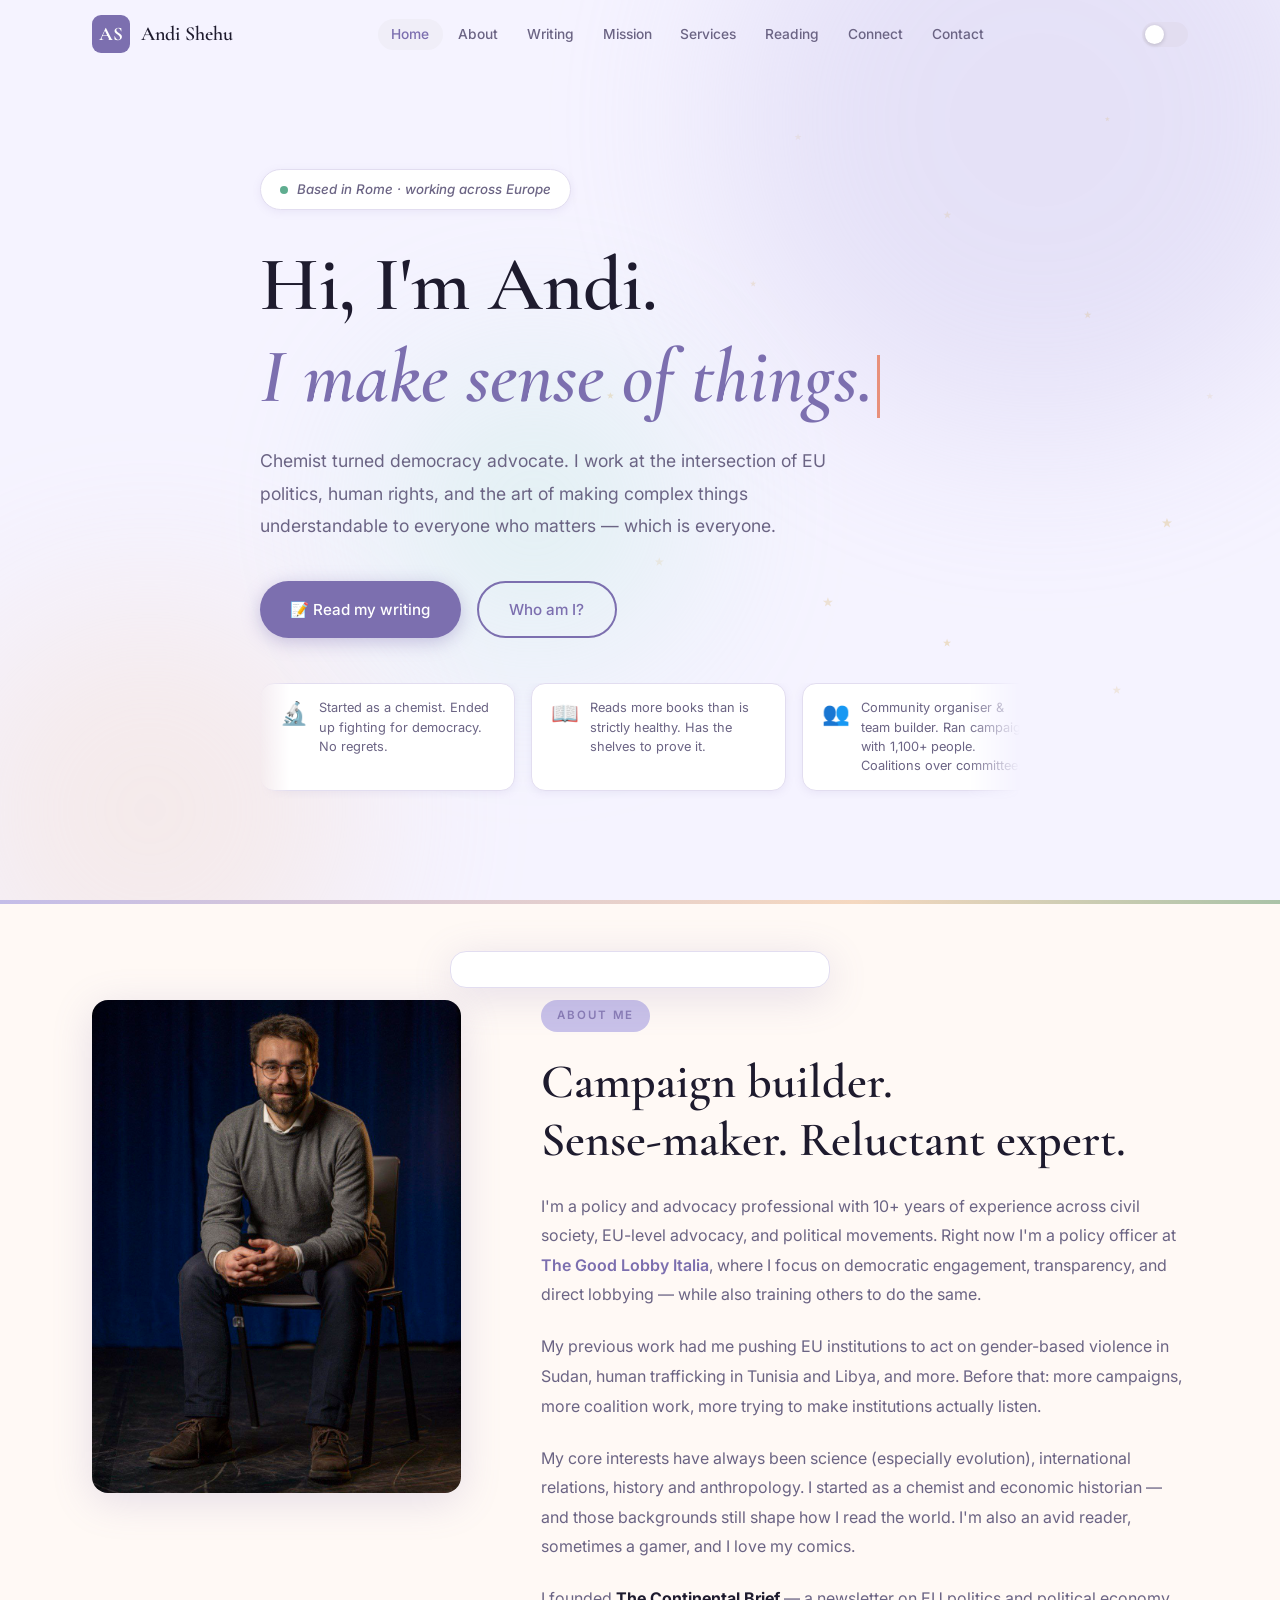
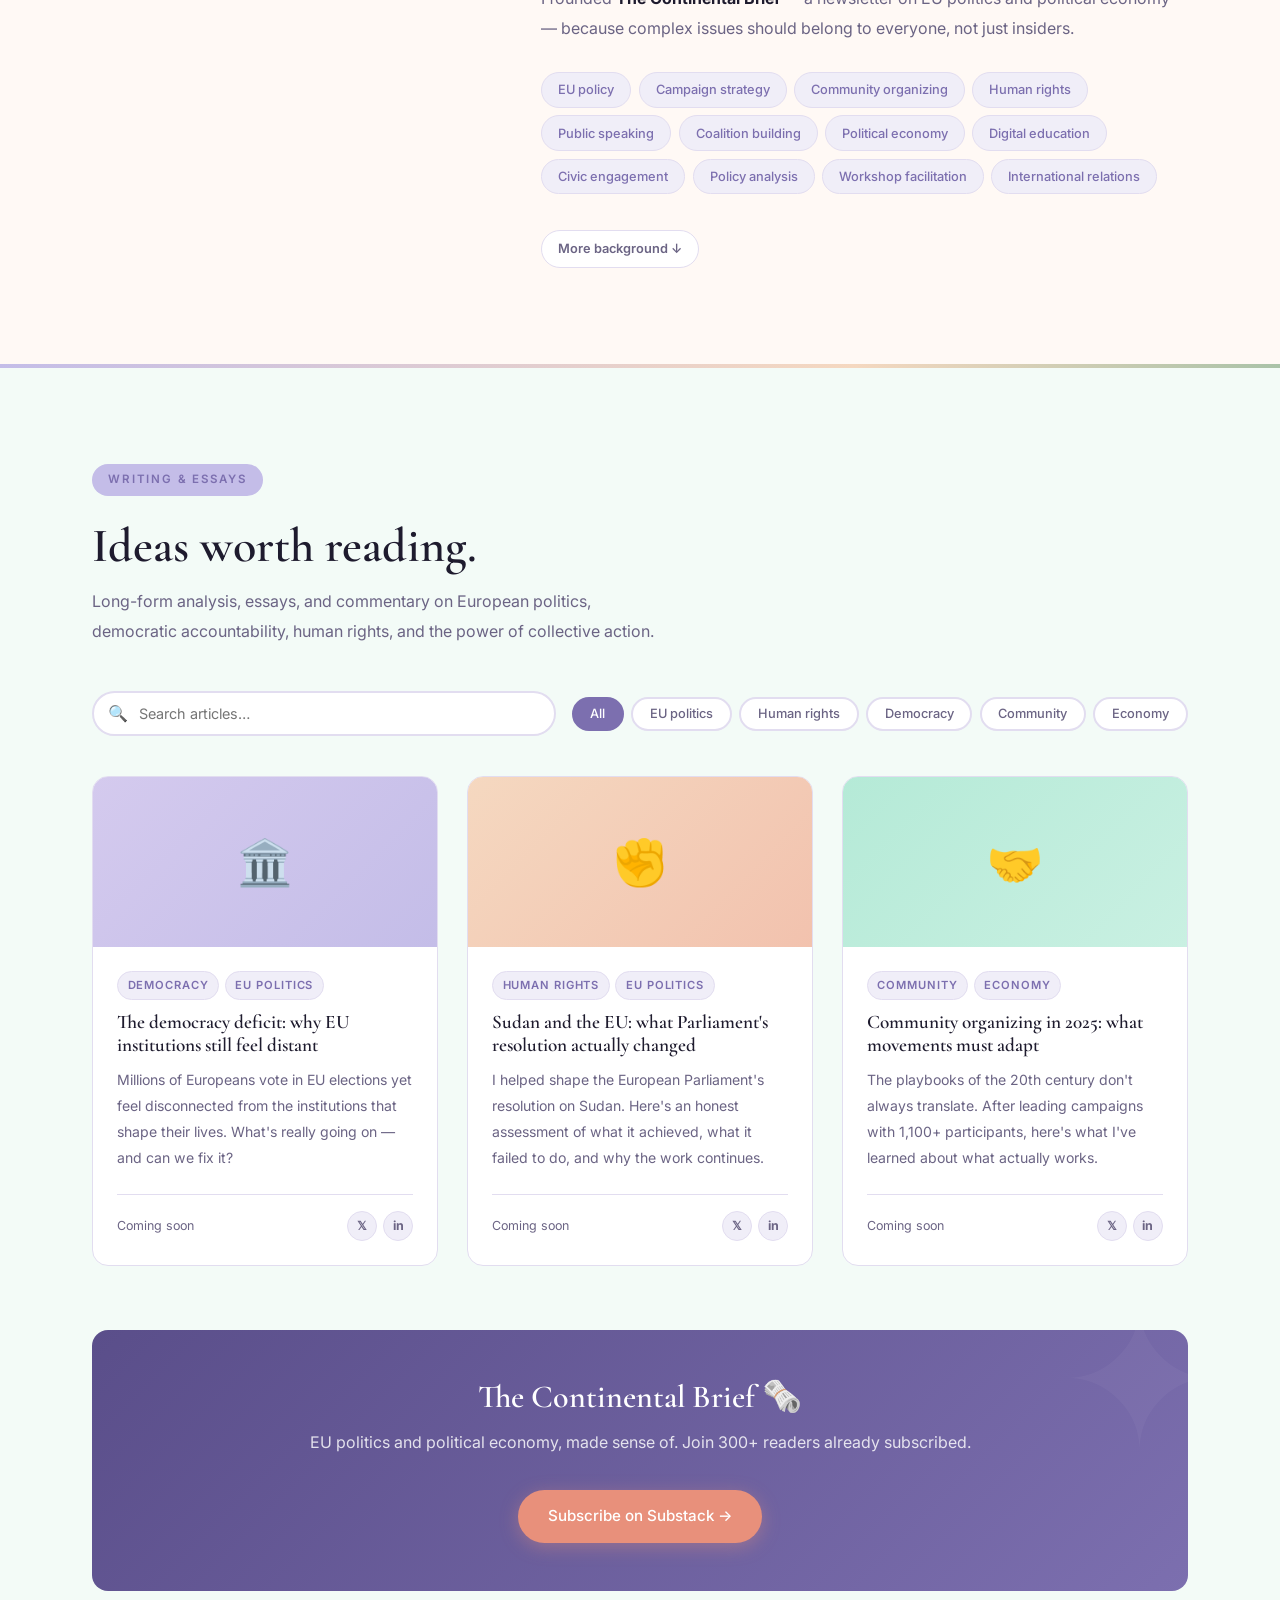
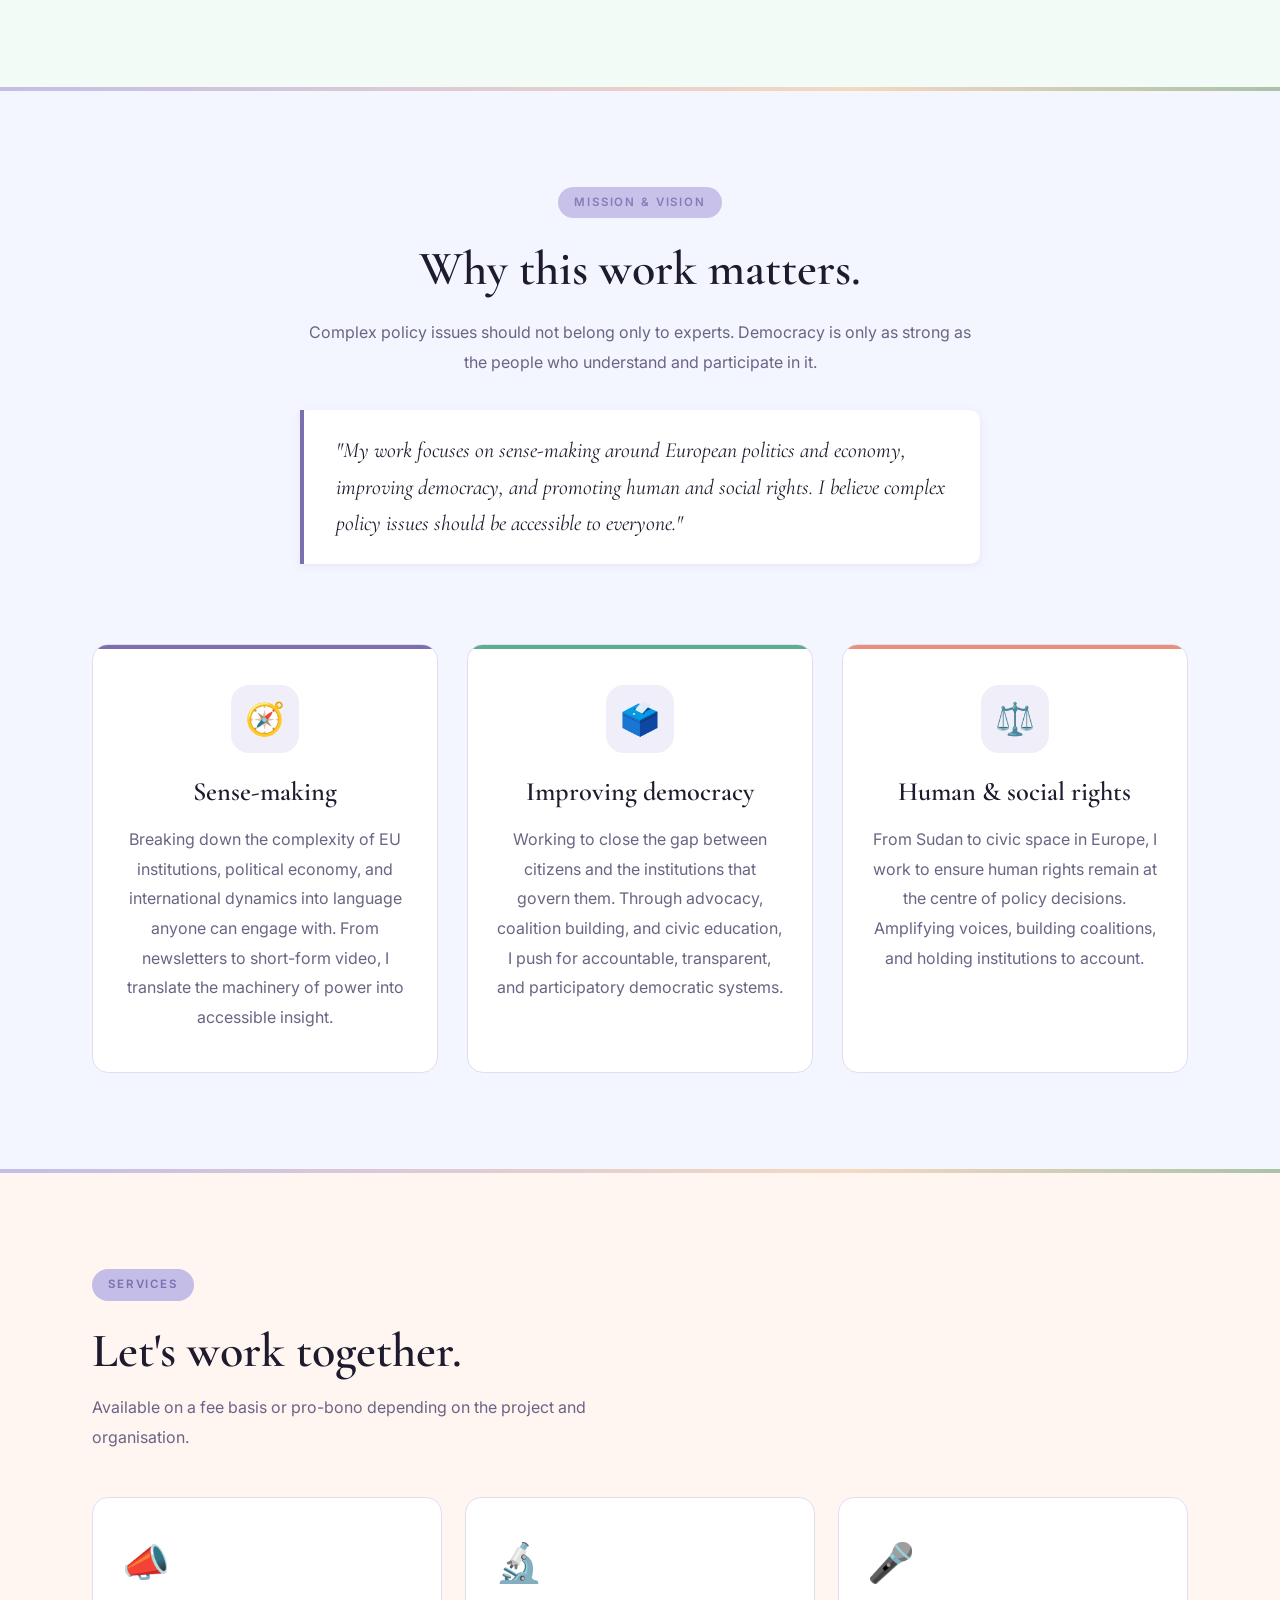
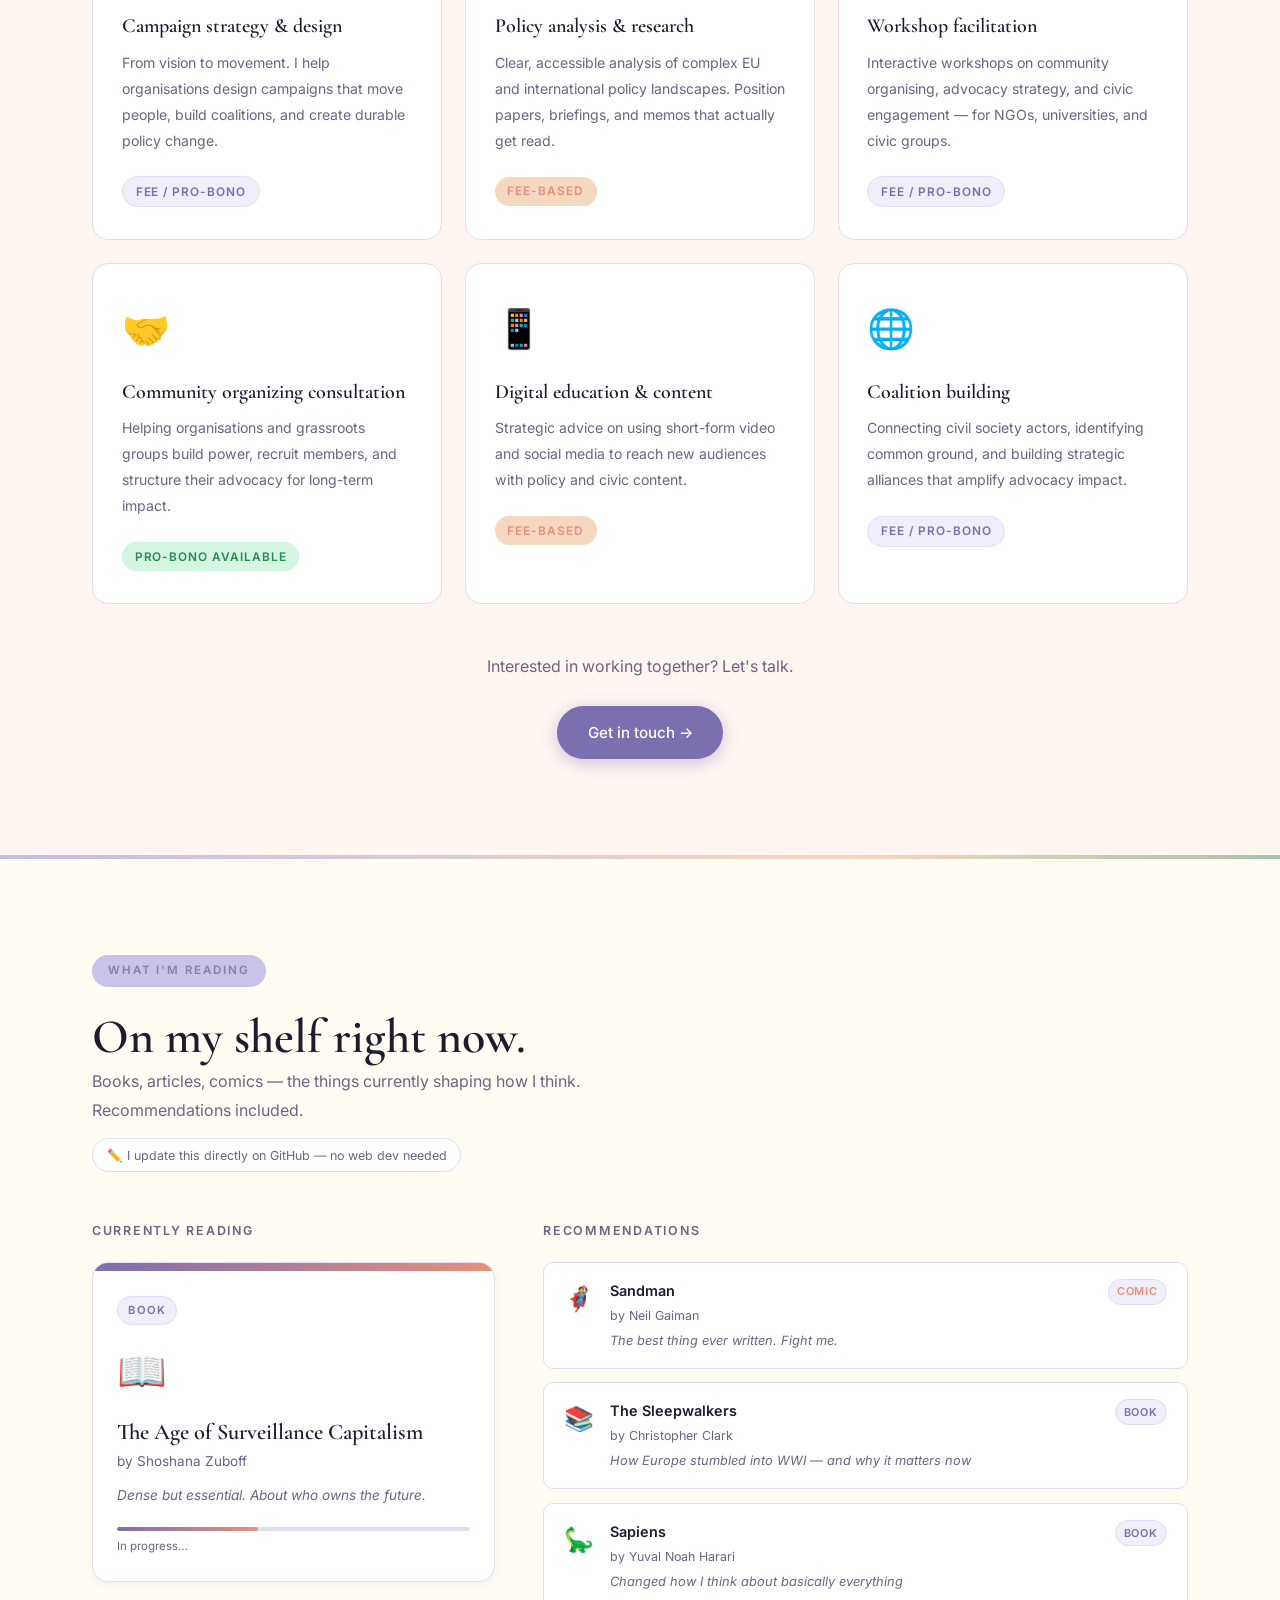
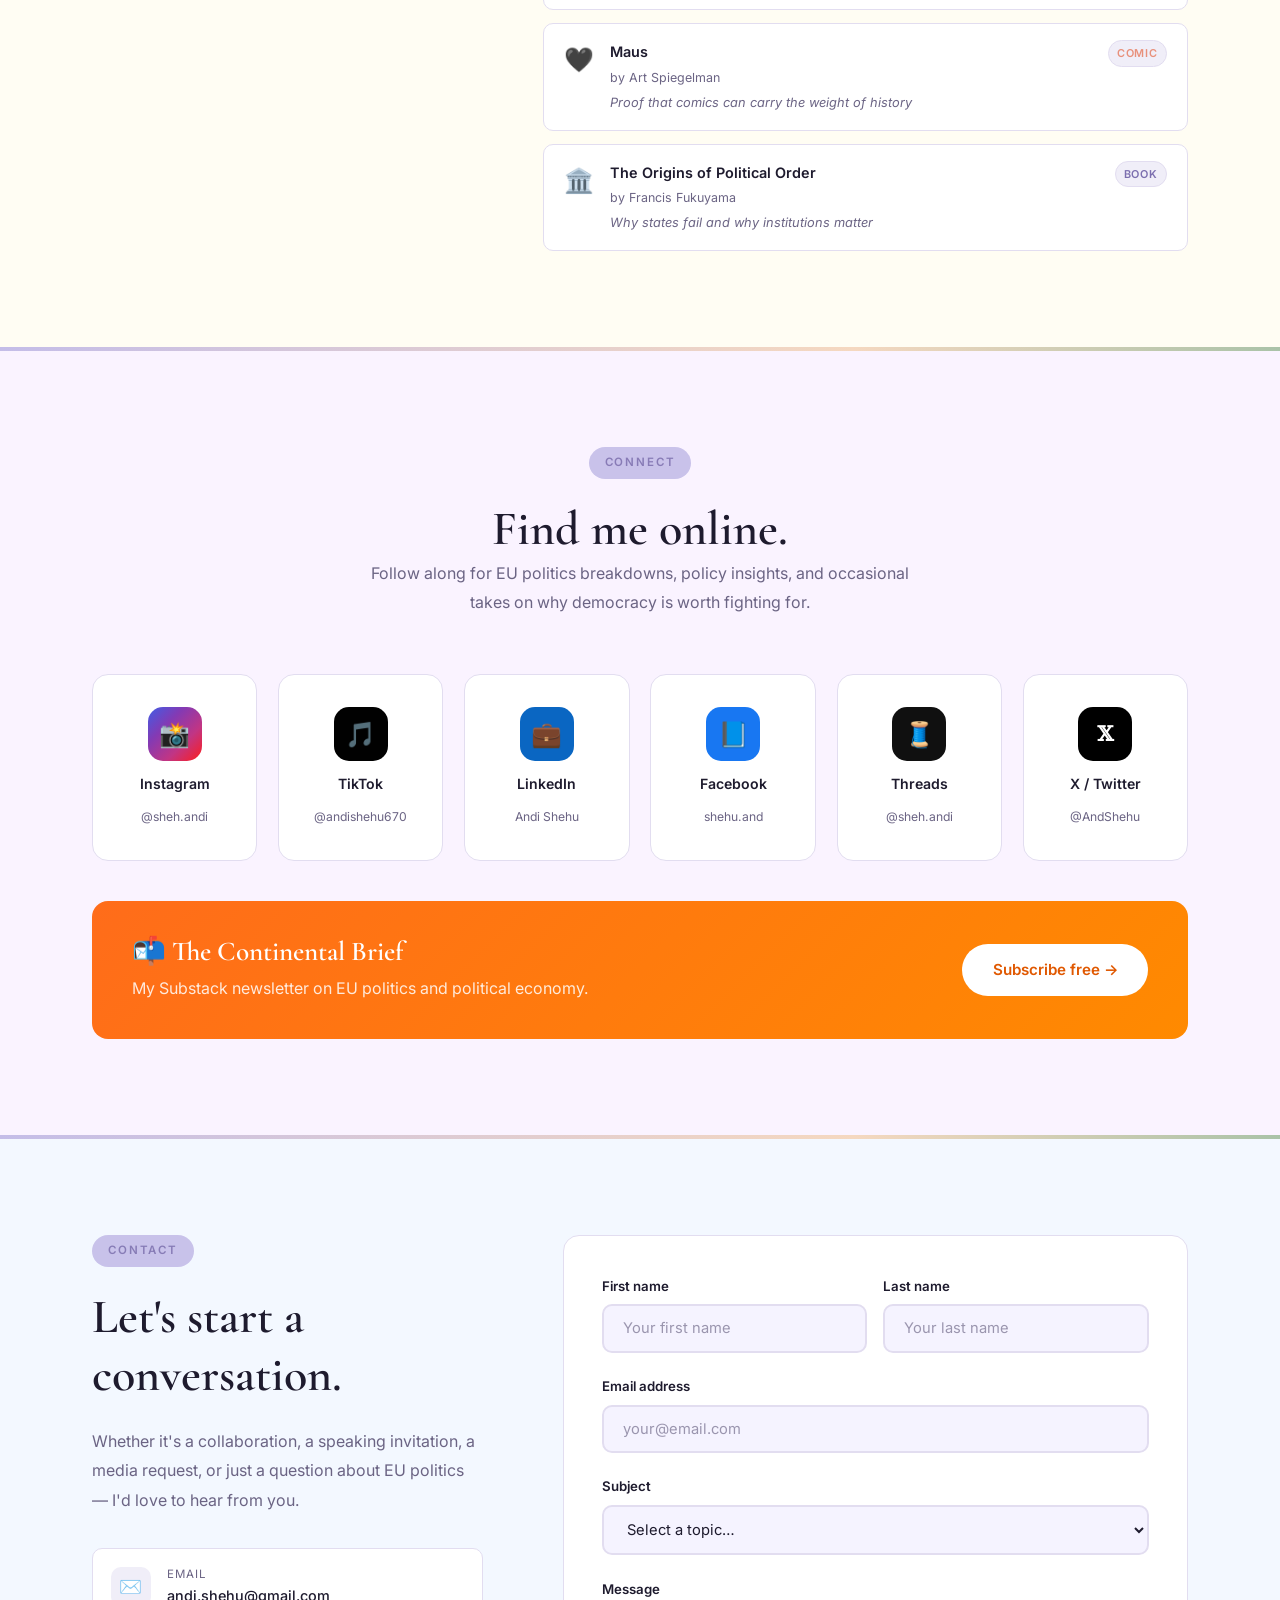
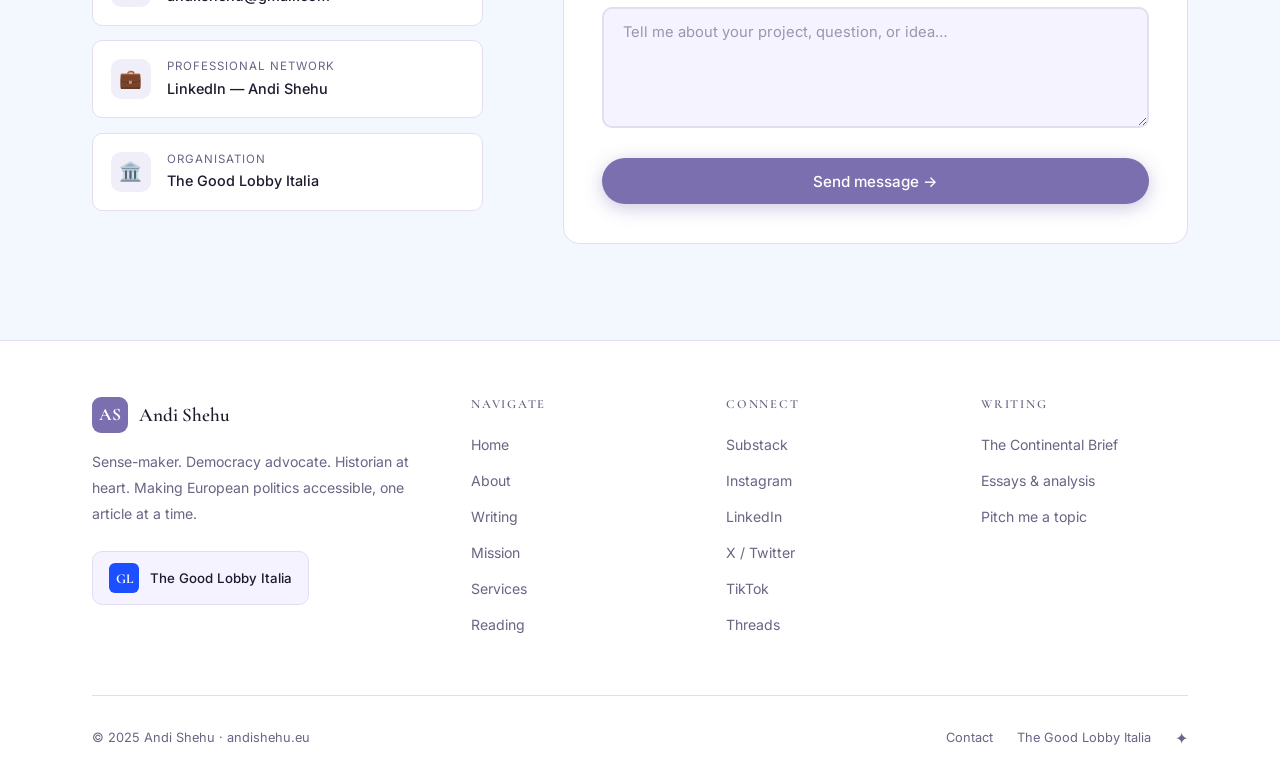
==== index.html @ 009ff38c "Add files via upload" ====
<!DOCTYPE html>
<html lang="en" data-theme="light">
<head>
    <meta charset="UTF-8">
    <meta name="viewport" content="width=device-width, initial-scale=1.0">
    <title>Andi Shehu | Policy. Advocacy. Sense-making.</title>
    <meta name="description" content="Chemist turned democracy advocate. I work at the intersection of EU politics, human rights, and making complex things understandable. Founder of The Continental Brief.">
    <meta property="og:title" content="Andi Shehu | Policy. Advocacy. Sense-making.">
    <meta property="og:description" content="Making sense of European politics, human rights, and democratic accountability.">
    <meta property="og:url" content="https://andishehu.eu">
    <meta name="twitter:card" content="summary_large_image">

    <link rel="preconnect" href="https://fonts.googleapis.com">
    <link rel="preconnect" href="https://fonts.gstatic.com" crossorigin>
    <link href="https://fonts.googleapis.com/css2?family=Cormorant+Garamond:ital,wght@0,400;0,500;0,600;0,700;1,400;1,600&family=Inter:wght@300;400;500;600&display=swap" rel="stylesheet">

    <style>
    *, *::before, *::after { margin: 0; padding: 0; box-sizing: border-box; }
    html { scroll-behavior: smooth; }

    :root {
        --bg:          #F5F3FF;
        --bg-about:    #FFF9F5;
        --bg-blog:     #F3FBF7;
        --bg-mission:  #F3F5FF;
        --bg-services: #FFF6F2;
        --bg-reading:  #FFFDF3;
        --bg-connect:  #FAF3FF;
        --bg-contact:  #F3F8FF;
        --surface:     #FFFFFF;
        --surface-alt: #F0EEF8;
        --primary:     #7C6FAF;
        --primary-light:#C4BDE8;
        --primary-dark: #5A4E8A;
        --secondary:   #5FAD90;
        --accent:      #E8907B;
        --accent-warm: #F5D8C0;
        --gold:        #D4A843;
        --text:        #1E1B2E;
        --text-muted:  #6B6484;
        --border:      #E2DDF0;
        --shadow-sm:   0 2px 8px rgba(124,111,175,0.10);
        --shadow-md:   0 4px 20px rgba(124,111,175,0.15);
        --shadow-lg:   0 8px 40px rgba(124,111,175,0.20);
        --radius:      16px;
        --radius-sm:   10px;
        --radius-full: 9999px;
        --transition:  0.3s cubic-bezier(0.4,0,0.2,1);
        --nav-height:  68px;
    }
    [data-theme="dark"] {
        --bg:          #17132A;
        --bg-about:    #1C1420;
        --bg-blog:     #131C18;
        --bg-mission:  #13152A;
        --bg-services: #1C1513;
        --bg-reading:  #1C1B13;
        --bg-connect:  #1A1326;
        --bg-contact:  #131620;
        --surface:     #251F3E;
        --surface-alt: #2D2648;
        --primary:     #A89DD4;
        --primary-light:#C5BEEA;
        --primary-dark: #8A7EC0;
        --secondary:   #7EC8A4;
        --accent:      #E8A598;
        --accent-warm: #3D2E24;
        --text:        #F0EDF8;
        --text-muted:  #9D94B5;
        --border:      #3D3458;
        --shadow-sm:   0 2px 8px rgba(0,0,0,0.30);
        --shadow-md:   0 4px 20px rgba(0,0,0,0.40);
        --shadow-lg:   0 8px 40px rgba(0,0,0,0.50);
    }

    body {
        font-family: 'Inter', sans-serif;
        background: var(--bg);
        color: var(--text);
        line-height: 1.7;
        transition: background var(--transition), color var(--transition);
        overflow-x: hidden;
    }
    h1,h2,h3,h4 { font-family: 'Cormorant Garamond', serif; line-height: 1.2; font-weight: 600; }
    h1 { font-size: clamp(2.6rem, 6vw, 5rem); }
    h2 { font-size: clamp(2rem, 4vw, 3rem); }
    h3 { font-size: clamp(1.2rem, 2.5vw, 1.65rem); }
    p  { color: var(--text-muted); line-height: 1.85; }
    a  { text-decoration: none; color: inherit; }
    img { max-width: 100%; display: block; }

    .container { max-width: 1160px; margin: 0 auto; padding: 0 2rem; }
    .section    { padding: 96px 0; }

    /* Animated rainbow divider between sections */
    .divider {
        height: 4px;
        background: linear-gradient(90deg, var(--primary-light), var(--accent-warm), var(--secondary), var(--primary-light));
        background-size: 200% 100%;
        animation: shimmer 4s linear infinite;
    }
    @keyframes shimmer { to { background-position: 200% 0; } }

    .section-label {
        display: inline-block; font-size: 0.72rem; font-weight: 600;
        letter-spacing: 0.16em; text-transform: uppercase;
        color: var(--primary); background: var(--primary-light);
        padding: 0.38rem 1rem; border-radius: var(--radius-full);
        margin-bottom: 1.4rem; opacity: 0.9;
    }
    [data-theme="dark"] .section-label { background: rgba(168,157,212,0.18); }

    /* Buttons */
    .btn {
        display: inline-flex; align-items: center; gap: 0.5rem;
        padding: 0.85rem 1.9rem; border-radius: var(--radius-full);
        font-weight: 500; font-size: 0.95rem; cursor: pointer;
        border: none; transition: all var(--transition);
        position: relative; overflow: hidden;
        font-family: 'Inter', sans-serif;
    }
    .btn-primary { background: var(--primary); color: #fff; box-shadow: 0 4px 18px rgba(124,111,175,0.38); }
    .btn-primary:hover { transform: translateY(-2px); box-shadow: 0 8px 28px rgba(124,111,175,0.48); }
    .btn-outline { background: transparent; color: var(--primary); border: 2px solid var(--primary); }
    .btn-outline:hover { background: var(--primary); color: #fff; transform: translateY(-2px); }
    .btn-accent  { background: var(--accent); color: #fff; box-shadow: 0 4px 18px rgba(232,144,123,0.38); }
    .btn-accent:hover  { transform: translateY(-2px); box-shadow: 0 8px 28px rgba(232,144,123,0.48); }

    .ripple {
        position: absolute; border-radius: 50%; transform: scale(0);
        animation: ripple-anim 0.65s linear; background: rgba(255,255,255,0.32); pointer-events: none;
    }
    @keyframes ripple-anim { to { transform: scale(4.5); opacity: 0; } }

    .fade-in { opacity: 0; transform: translateY(28px); transition: opacity 0.7s ease, transform 0.7s ease; }
    .fade-in.visible { opacity: 1; transform: translateY(0); }

    /* Cursor trail */
    .cursor-trail {
        position: fixed; width: 7px; height: 7px; border-radius: 50%;
        background: var(--primary); opacity: 0.45; pointer-events: none; z-index: 9999;
        transform: translate(-50%,-50%); animation: trail-fade 0.9s ease forwards;
    }
    @keyframes trail-fade { to { opacity: 0; transform: translate(-50%,-50%) scale(0.1); } }

    /* NAV */
    nav {
        position: fixed; top: 0; left: 0; right: 0;
        height: var(--nav-height); z-index: 1000;
        display: flex; align-items: center; transition: all var(--transition);
    }
    nav.scrolled { background: var(--surface); box-shadow: var(--shadow-md); }
    .nav-inner {
        display: flex; align-items: center; justify-content: space-between;
        width: 100%; max-width: 1160px; margin: 0 auto; padding: 0 2rem;
    }
    .nav-logo { display: flex; align-items: center; gap: 0.7rem; cursor: pointer; user-select: none; }
    .nav-logo-mark {
        width: 38px; height: 38px; background: var(--primary); border-radius: 9px;
        display: flex; align-items: center; justify-content: center;
        color: white; font-family: 'Cormorant Garamond', serif; font-size: 1.2rem; font-weight: 700;
        transition: transform 0.35s, background 0.35s;
    }
    .nav-logo:hover .nav-logo-mark { transform: rotate(12deg) scale(1.12); background: var(--accent); }
    .nav-logo-text { font-family: 'Cormorant Garamond', serif; font-size: 1.25rem; font-weight: 600; color: var(--text); }
    .nav-links { display: flex; align-items: center; gap: 0.1rem; list-style: none; }
    .nav-links a {
        font-size: 0.86rem; font-weight: 500; color: var(--text-muted);
        padding: 0.45rem 0.85rem; border-radius: var(--radius-full); transition: all var(--transition);
    }
    .nav-links a:hover, .nav-links a.active { color: var(--primary); background: var(--surface-alt); }
    .nav-actions { display: flex; align-items: center; gap: 0.85rem; }

    .theme-toggle {
        width: 46px; height: 25px; background: var(--border);
        border-radius: var(--radius-full); border: none; cursor: pointer;
        position: relative; transition: background var(--transition);
    }
    .theme-toggle::after {
        content: ''; position: absolute; top: 3px; left: 3px;
        width: 19px; height: 19px; background: var(--surface); border-radius: 50%;
        transition: transform var(--transition); box-shadow: 0 1px 4px rgba(0,0,0,0.18);
    }
    [data-theme="dark"] .theme-toggle { background: var(--primary); }
    [data-theme="dark"] .theme-toggle::after { transform: translateX(21px); }
    .theme-icon { position: absolute; top: 50%; transform: translateY(-50%); font-size: 10px; transition: opacity var(--transition); }
    .theme-icon.sun { left: 5px; opacity: 1; }
    .theme-icon.moon { right: 4px; opacity: 0; }
    [data-theme="dark"] .theme-icon.sun { opacity: 0; }
    [data-theme="dark"] .theme-icon.moon { opacity: 1; }

    .hamburger { display: none; flex-direction: column; gap: 5px; cursor: pointer; background: none; border: none; padding: 4px; }
    .hamburger span { display: block; width: 22px; height: 2px; background: var(--text); border-radius: 2px; transition: all var(--transition); }
    .hamburger.open span:nth-child(1) { transform: translateY(7px) rotate(45deg); }
    .hamburger.open span:nth-child(2) { opacity: 0; }
    .hamburger.open span:nth-child(3) { transform: translateY(-7px) rotate(-45deg); }

    .mobile-nav {
        display: none; position: fixed; top: var(--nav-height); left: 0; right: 0;
        background: var(--surface); padding: 1.25rem 2rem;
        box-shadow: var(--shadow-lg); z-index: 999;
        flex-direction: column; gap: 0.25rem; border-top: 1px solid var(--border);
    }
    .mobile-nav.open { display: flex; }
    .mobile-nav a { font-size: 1rem; font-weight: 500; color: var(--text); padding: 0.7rem 1rem; border-radius: var(--radius-sm); transition: all var(--transition); }
    .mobile-nav a:hover { background: var(--surface-alt); color: var(--primary); }

    /* HERO */
    #home {
        min-height: 100vh; display: flex; align-items: center;
        position: relative; overflow: hidden; padding-top: var(--nav-height);
        background: var(--bg);
    }
    .hero-bg { position: absolute; inset: 0; overflow: hidden; z-index: 0; }
    .hero-blob {
        position: absolute; border-radius: 50%;
        filter: blur(90px); opacity: 0.32; animation: float 9s ease-in-out infinite;
    }
    .hero-blob:nth-child(1) { width: 640px; height: 640px; background: var(--primary-light); top: -200px; right: -80px; }
    .hero-blob:nth-child(2) { width: 420px; height: 420px; background: var(--accent-warm); bottom: -120px; left: -60px; animation-delay: 3s; }
    .hero-blob:nth-child(3) { width: 300px; height: 300px; background: #B5EAD7; top: 40%; left: 30%; animation-delay: 5.5s; }
    @keyframes float { 0%,100% { transform: translateY(0) scale(1); } 50% { transform: translateY(-20px) scale(1.04); } }
    #starsCanvas { position: absolute; inset: 0; width: 100%; height: 100%; pointer-events: none; }

    .hero-content { position: relative; z-index: 1; max-width: 760px; }
    .hero-eyebrow {
        display: inline-flex; align-items: center; gap: 0.55rem;
        font-size: 0.83rem; font-weight: 500; color: var(--text-muted); font-style: italic;
        background: var(--surface); padding: 0.5rem 1.2rem;
        border-radius: var(--radius-full); margin-bottom: 1.8rem;
        box-shadow: var(--shadow-sm); border: 1px solid var(--border);
    }
    .live-dot { width: 8px; height: 8px; background: var(--secondary); border-radius: 50%; animation: pulse-dot 2s ease-in-out infinite; flex-shrink: 0; }
    @keyframes pulse-dot { 0%,100% { transform: scale(1); opacity: 1; } 50% { transform: scale(1.4); opacity: 0.65; } }

    .hero-headline { margin-bottom: 0.9rem; color: var(--text); }
    .typewriter-line { display: block; color: var(--primary); font-style: italic; min-height: 1.3em; }
    .cursor { display: inline-block; width: 3px; height: 0.82em; background: var(--accent); margin-left: 3px; vertical-align: middle; animation: blink 1s step-end infinite; }
    @keyframes blink { 0%,100% { opacity: 1; } 50% { opacity: 0; } }

    .hero-desc { font-size: 1.1rem; max-width: 580px; margin-bottom: 2.4rem; line-height: 1.85; }
    .hero-ctas { display: flex; gap: 1rem; flex-wrap: wrap; margin-bottom: 2.8rem; }

    /* Fun facts row */
    .fun-facts-row {
        display: flex; gap: 1rem; overflow-x: auto; padding-bottom: 0.5rem;
        scrollbar-width: none; -webkit-overflow-scrolling: touch;
        mask-image: linear-gradient(to right, transparent 0%, black 4%, black 93%, transparent 100%);
    }
    .fun-facts-row::-webkit-scrollbar { display: none; }
    .ff-card {
        flex-shrink: 0; background: var(--surface); border: 1px solid var(--border);
        border-radius: 14px; padding: 0.9rem 1.2rem;
        display: flex; align-items: flex-start; gap: 0.7rem;
        max-width: 255px; min-width: 200px;
        transition: all 0.25s; box-shadow: var(--shadow-sm); cursor: default;
    }
    .ff-card:hover { transform: translateY(-4px); box-shadow: var(--shadow-md); border-color: var(--primary-light); }
    .ff-emoji { font-size: 1.4rem; flex-shrink: 0; line-height: 1.3; }
    .ff-text  { font-size: 0.8rem; color: var(--text-muted); line-height: 1.5; }

    /* ABOUT */
    #about { background: var(--bg-about); }
    .about-grid { display: grid; grid-template-columns: 1fr 1.75fr; gap: 5rem; align-items: start; }
    .photo-col { position: relative; }
    .photo-frame {
        width: 100%; aspect-ratio: 3/4; border-radius: var(--radius);
        overflow: hidden; box-shadow: var(--shadow-lg); position: relative;
    }
    .photo-frame img { width: 100%; height: 100%; object-fit: cover; display: block; }
    .photo-hover-msg {
        position: absolute; inset: 0; background: rgba(90,78,138,0.88);
        display: flex; align-items: center; justify-content: center;
        opacity: 0; transition: opacity 0.35s; border-radius: var(--radius);
        color: white; text-align: center; padding: 2rem;
        font-family: 'Cormorant Garamond', serif; font-size: 1.2rem;
        font-style: italic; line-height: 1.65;
    }
    .photo-frame:hover .photo-hover-msg { opacity: 1; }

    .about-text h2 { margin-bottom: 1.4rem; }
    .about-text > p { margin-bottom: 1.4rem; }
    .expertise-tags { display: flex; flex-wrap: wrap; gap: 0.45rem; margin-top: 1.8rem; }
    .tag {
        display: inline-block; padding: 0.38rem 1rem; border-radius: var(--radius-full);
        font-size: 0.8rem; font-weight: 500; background: var(--surface-alt);
        color: var(--primary); border: 1px solid var(--border); transition: all 0.22s; cursor: default;
    }
    .tag:hover { background: var(--primary); color: white; border-color: var(--primary); transform: translateY(-2px); }
    .bg-cards { display: grid; grid-template-columns: 1fr 1fr; gap: 0.85rem; margin-top: 2.2rem; }
    .bg-card {
        background: var(--surface); border: 1px solid var(--border);
        border-radius: var(--radius-sm); padding: 1.1rem 1.25rem; transition: all var(--transition);
    }
    .bg-card:hover { box-shadow: var(--shadow-md); transform: translateY(-3px); border-color: var(--primary-light); }
    .bg-card-icon  { font-size: 1.3rem; margin-bottom: 0.4rem; }
    .bg-card-title { font-weight: 600; font-size: 0.85rem; color: var(--text); margin-bottom: 0.2rem; }
    .bg-card-detail{ font-size: 0.78rem; color: var(--text-muted); }

    /* BLOG */
    #blog { background: var(--bg-blog); }
    .blog-controls { display: flex; gap: 1rem; flex-wrap: wrap; align-items: center; margin-bottom: 2.5rem; }
    .search-wrap { position: relative; flex: 1; min-width: 230px; }
    .search-icon { position: absolute; left: 1rem; top: 50%; transform: translateY(-50%); color: var(--text-muted); pointer-events: none; }
    .blog-search {
        width: 100%; padding: 0.75rem 1rem 0.75rem 2.8rem;
        border: 2px solid var(--border); border-radius: var(--radius-full);
        background: var(--surface); color: var(--text);
        font-size: 0.9rem; font-family: 'Inter', sans-serif;
        transition: border-color var(--transition); outline: none;
    }
    .blog-search:focus { border-color: var(--primary); }
    .filter-tags { display: flex; gap: 0.45rem; flex-wrap: wrap; }
    .filter-btn {
        padding: 0.48rem 1.05rem; border-radius: var(--radius-full);
        font-size: 0.8rem; font-weight: 500; border: 2px solid var(--border);
        background: var(--surface); color: var(--text-muted); cursor: pointer;
        transition: all var(--transition); font-family: 'Inter', sans-serif;
    }
    .filter-btn:hover { border-color: var(--primary); color: var(--primary); }
    .filter-btn.active { background: var(--primary); color: white; border-color: var(--primary); }

    .blog-grid { display: grid; grid-template-columns: repeat(auto-fill, minmax(320px,1fr)); gap: 1.8rem; }
    .blog-card {
        background: var(--surface); border: 1px solid var(--border);
        border-radius: var(--radius); overflow: hidden;
        transition: all var(--transition); display: flex; flex-direction: column;
    }
    .blog-card:hover { box-shadow: var(--shadow-lg); transform: translateY(-6px); border-color: transparent; }
    .blog-card-img { height: 170px; display: flex; align-items: center; justify-content: center; font-size: 2.8rem; }
    .blog-card-img.lav   { background: linear-gradient(135deg, #D4CAEE, var(--primary-light)); }
    .blog-card-img.mint  { background: linear-gradient(135deg, #B5EAD7, #C9F0E2); }
    .blog-card-img.peach { background: linear-gradient(135deg, #F5D8C0, #F2C2AE); }
    .blog-card-body  { padding: 1.5rem; flex: 1; display: flex; flex-direction: column; }
    .blog-card-tags  { display: flex; gap: 0.35rem; flex-wrap: wrap; margin-bottom: 0.7rem; }
    .blog-tag {
        font-size: 0.7rem; font-weight: 600; text-transform: uppercase; letter-spacing: 0.08em;
        color: var(--primary); background: var(--surface-alt); padding: 0.22rem 0.6rem;
        border-radius: var(--radius-full); border: 1px solid var(--border);
    }
    .blog-card h3 { font-size: 1.2rem; margin-bottom: 0.65rem; color: var(--text); transition: color var(--transition); }
    .blog-card:hover h3 { color: var(--primary); }
    .blog-card p { font-size: 0.88rem; flex: 1; margin-bottom: 1.4rem; }
    .blog-card-footer { display: flex; align-items: center; justify-content: space-between; padding-top: 1rem; border-top: 1px solid var(--border); }
    .blog-date { font-size: 0.78rem; color: var(--text-muted); }
    .share-btns { display: flex; gap: 0.4rem; }
    .share-btn {
        width: 30px; height: 30px; border-radius: 50%; background: var(--surface-alt);
        border: 1px solid var(--border); display: flex; align-items: center; justify-content: center;
        font-size: 0.78rem; font-weight: 700; transition: all 0.2s;
        text-decoration: none; color: var(--text-muted); cursor: pointer;
    }
    .share-btn:hover { background: var(--primary); color: white; border-color: var(--primary); transform: scale(1.12); }
    .no-results { grid-column: 1/-1; text-align: center; padding: 4rem; color: var(--text-muted); }
    .no-results-emoji { font-size: 3rem; display: block; margin-bottom: 1rem; }

    .newsletter-banner {
        margin-top: 4rem; border-radius: var(--radius); padding: 3rem;
        text-align: center; position: relative; overflow: hidden;
        background: linear-gradient(135deg, var(--primary-dark), var(--primary));
    }
    .newsletter-banner::before { content: '✦'; position: absolute; font-size: 12rem; opacity: 0.04; top: -3rem; right: -2rem; color: white; line-height: 1; }
    .newsletter-banner h3 { font-size: 2rem; margin-bottom: 0.75rem; color: white; }
    .newsletter-banner p  { color: rgba(255,255,255,0.82); margin-bottom: 2rem; }

    /* MISSION */
    #mission { background: var(--bg-mission); }
    .mission-intro { max-width: 680px; margin: 0 auto 5rem; text-align: center; }
    .mission-intro h2 { margin-bottom: 1.25rem; }
    .blockquote {
        font-family: 'Cormorant Garamond', serif; font-size: 1.35rem; font-style: italic;
        color: var(--text); border-left: 4px solid var(--primary);
        padding: 1.4rem 2rem; text-align: left;
        background: var(--surface); border-radius: 0 var(--radius-sm) var(--radius-sm) 0;
        margin-top: 2rem; box-shadow: var(--shadow-sm);
    }
    .pillars-grid { display: grid; grid-template-columns: repeat(3,1fr); gap: 1.8rem; }
    .pillar-card {
        background: var(--surface); border: 1px solid var(--border);
        border-radius: var(--radius); padding: 2.5rem 1.8rem; text-align: center;
        transition: all var(--transition); position: relative; overflow: hidden;
    }
    .pillar-card::before { content: ''; position: absolute; top: 0; left: 0; right: 0; height: 4px; background: var(--pc, var(--primary)); }
    .pillar-card:hover { transform: translateY(-8px); box-shadow: var(--shadow-lg); }
    .pillar-icon {
        width: 68px; height: 68px; border-radius: 18px;
        display: flex; align-items: center; justify-content: center;
        font-size: 2rem; margin: 0 auto 1.5rem; background: var(--surface-alt);
    }
    .pillar-card h3 { margin-bottom: 1rem; }

    /* SERVICES */
    #services { background: var(--bg-services); }
    .services-grid { display: grid; grid-template-columns: repeat(auto-fill, minmax(290px,1fr)); gap: 1.4rem; }
    .service-card {
        background: var(--surface); border: 1px solid var(--border);
        border-radius: var(--radius); padding: 2rem 1.8rem;
        transition: all var(--transition); position: relative; overflow: hidden;
    }
    .service-card::after {
        content: ''; position: absolute; bottom: 0; left: 0; right: 0; height: 0;
        background: linear-gradient(135deg, var(--primary), var(--primary-dark));
        transition: height 0.4s cubic-bezier(0.4,0,0.2,1);
    }
    .service-card:hover::after { height: 4px; }
    .service-card:hover { box-shadow: var(--shadow-lg); transform: translateY(-5px); }
    .service-icon  { font-size: 2.4rem; margin-bottom: 1.2rem; display: block; }
    .service-card h3 { font-size: 1.25rem; margin-bottom: 0.7rem; color: var(--text); }
    .service-card p  { font-size: 0.88rem; margin-bottom: 1.4rem; }
    .svc-type {
        display: inline-flex; align-items: center; font-size: 0.74rem;
        font-weight: 600; padding: 0.28rem 0.8rem; border-radius: var(--radius-full);
        text-transform: uppercase; letter-spacing: 0.08em;
    }
    .svc-fee  { background: var(--accent-warm); color: var(--accent); }
    .svc-free { background: #D4F5E2; color: #2A8A52; }
    .svc-both { background: var(--surface-alt); color: var(--primary); border: 1px solid var(--border); }
    [data-theme="dark"] .svc-fee  { background: rgba(232,144,123,0.18); }
    [data-theme="dark"] .svc-free { background: rgba(95,173,144,0.18); color: var(--secondary); }

    /* READING */
    #reading { background: var(--bg-reading); }
    .reading-intro { max-width: 600px; margin-bottom: 3rem; }
    .edit-hint {
        display: inline-flex; align-items: center; gap: 0.4rem;
        font-size: 0.78rem; color: var(--text-muted); background: var(--surface);
        border: 1px solid var(--border); padding: 0.35rem 0.85rem;
        border-radius: var(--radius-full); margin-top: 0.75rem;
    }
    .reading-cols { display: grid; grid-template-columns: 1fr 1.6fr; gap: 3rem; align-items: start; }
    .recs-label {
        font-size: 0.78rem; font-weight: 600; text-transform: uppercase;
        letter-spacing: 0.14em; color: var(--text-muted); margin-bottom: 1.25rem;
        font-family: 'Inter', sans-serif;
    }
    .current-book-card {
        background: var(--surface); border: 1px solid var(--border);
        border-radius: var(--radius); overflow: hidden; box-shadow: var(--shadow-sm);
        transition: all var(--transition);
    }
    .current-book-card:hover { box-shadow: var(--shadow-md); transform: translateY(-3px); }
    .book-spine { height: 8px; background: linear-gradient(90deg, var(--primary), var(--accent)); }
    .book-body  { padding: 1.5rem; }
    .book-type-badge {
        font-size: 0.7rem; font-weight: 600; text-transform: uppercase; letter-spacing: 0.1em;
        color: var(--primary); background: var(--surface-alt); padding: 0.25rem 0.65rem;
        border-radius: var(--radius-full); border: 1px solid var(--border);
        display: inline-block; margin-bottom: 0.75rem;
    }
    .book-emoji  { font-size: 2.5rem; display: block; margin-bottom: 0.75rem; }
    .book-title  { font-family: 'Cormorant Garamond', serif; font-size: 1.4rem; font-weight: 600; color: var(--text); margin-bottom: 0.25rem; line-height: 1.3; }
    .book-author { font-size: 0.85rem; color: var(--text-muted); margin-bottom: 0.75rem; }
    .book-note   { font-size: 0.85rem; color: var(--text-muted); font-style: italic; line-height: 1.6; }
    .reading-bar { height: 4px; background: var(--border); border-radius: 4px; margin-top: 1.25rem; overflow: hidden; }
    .reading-bar-fill {
        height: 100%; width: 40%; border-radius: 4px;
        background: linear-gradient(90deg, var(--primary), var(--accent));
        animation: reading-progress 3s ease-in-out infinite alternate;
    }
    @keyframes reading-progress { from { width: 35%; } to { width: 55%; } }
    .reading-bar-label { font-size: 0.72rem; color: var(--text-muted); margin-top: 0.4rem; }
    .rec-list { display: flex; flex-direction: column; gap: 0.85rem; }
    .rec-card {
        background: var(--surface); border: 1px solid var(--border);
        border-radius: var(--radius-sm); padding: 1rem 1.25rem;
        display: flex; align-items: flex-start; gap: 1rem; transition: all var(--transition);
    }
    .rec-card:hover { border-color: var(--primary-light); transform: translateX(5px); box-shadow: var(--shadow-sm); }
    .rec-emoji  { font-size: 1.5rem; flex-shrink: 0; }
    .rec-info   { flex: 1; }
    .rec-title  { font-weight: 600; font-size: 0.9rem; color: var(--text); margin-bottom: 0.1rem; }
    .rec-author { font-size: 0.78rem; color: var(--text-muted); margin-bottom: 0.25rem; }
    .rec-note   { font-size: 0.8rem; color: var(--text-muted); font-style: italic; }
    .rec-type {
        font-size: 0.68rem; font-weight: 600; text-transform: uppercase; letter-spacing: 0.08em;
        color: var(--primary); background: var(--surface-alt); padding: 0.18rem 0.5rem;
        border-radius: var(--radius-full); margin-left: auto; flex-shrink: 0;
        align-self: flex-start; border: 1px solid var(--border);
    }
    .reading-loading { color: var(--text-muted); font-style: italic; padding: 2rem 0; }

    /* CONNECT */
    #connect { background: var(--bg-connect); }
    .connect-intro { text-align: center; max-width: 560px; margin: 0 auto 3.5rem; }
    .social-grid { display: grid; grid-template-columns: repeat(auto-fill, minmax(165px,1fr)); gap: 1.3rem; }
    .social-card {
        background: var(--surface); border: 1px solid var(--border);
        border-radius: var(--radius); padding: 2rem 1.25rem; text-align: center;
        text-decoration: none; transition: all var(--transition);
        display: flex; flex-direction: column; align-items: center; gap: 0.7rem;
        position: relative; overflow: hidden;
    }
    .social-card::before { content: ''; position: absolute; inset: 0; background: var(--sc, var(--primary)); opacity: 0; transition: opacity var(--transition); }
    .social-card:hover::before { opacity: 0.07; }
    .social-card:hover { transform: translateY(-7px) scale(1.02); box-shadow: var(--shadow-lg); border-color: var(--sc, var(--primary)); }
    .social-card > * { position: relative; z-index: 1; }
    .social-icon {
        width: 54px; height: 54px; border-radius: 15px;
        display: flex; align-items: center; justify-content: center;
        font-size: 1.55rem; background: var(--sc, var(--primary)); transition: transform 0.3s;
    }
    .social-card:hover .social-icon { transform: rotate(-10deg) scale(1.1); }
    .social-name   { font-weight: 600; font-size: 0.88rem; color: var(--text); }
    .social-handle { font-size: 0.76rem; color: var(--text-muted); }
    .substack-bar {
        margin-top: 2.5rem; border-radius: var(--radius); padding: 2.2rem 2.5rem;
        background: linear-gradient(135deg, #FF6C1A, #FF8A00);
        display: flex; align-items: center; justify-content: space-between; gap: 2rem; flex-wrap: wrap;
    }
    .substack-bar h3 { color: white; font-size: 1.7rem; }
    .substack-bar p  { color: rgba(255,255,255,0.85); margin-top: 0.35rem; }
    .btn-white {
        background: white; color: #E05800; padding: 0.82rem 1.9rem;
        border-radius: var(--radius-full); font-weight: 600; font-size: 0.95rem;
        transition: all 0.25s; white-space: nowrap; text-decoration: none; display: inline-block;
    }
    .btn-white:hover { transform: translateY(-2px); box-shadow: 0 8px 24px rgba(0,0,0,0.22); }

    /* CONTACT */
    #contact { background: var(--bg-contact); }
    .contact-grid { display: grid; grid-template-columns: 1fr 1.6fr; gap: 5rem; align-items: start; }
    .contact-info h2 { margin-bottom: 1.4rem; }
    .contact-info > p { margin-bottom: 2rem; }
    .contact-detail {
        display: flex; align-items: center; gap: 1rem;
        padding: 1rem 1.1rem; background: var(--surface); border: 1px solid var(--border);
        border-radius: var(--radius-sm); margin-bottom: 0.9rem;
        text-decoration: none; color: var(--text); transition: all var(--transition);
    }
    .contact-detail:hover { border-color: var(--primary); transform: translateX(5px); }
    .cd-icon  { width: 40px; height: 40px; background: var(--surface-alt); border-radius: var(--radius-sm); display: flex; align-items: center; justify-content: center; font-size: 1.15rem; flex-shrink: 0; }
    .cd-label { font-size: 0.72rem; color: var(--text-muted); text-transform: uppercase; letter-spacing: 0.09em; display: block; }
    .cd-value { font-size: 0.9rem; font-weight: 500; color: var(--text); display: block; }
    .contact-form { background: var(--surface); border: 1px solid var(--border); border-radius: var(--radius); padding: 2.4rem; }
    .form-group { margin-bottom: 1.4rem; }
    .form-group label { display: block; font-size: 0.83rem; font-weight: 600; color: var(--text); margin-bottom: 0.45rem; }
    .form-control {
        width: 100%; padding: 0.82rem 1.15rem; border: 2px solid var(--border);
        border-radius: var(--radius-sm); background: var(--bg); color: var(--text);
        font-size: 0.92rem; font-family: 'Inter', sans-serif;
        transition: border-color var(--transition); outline: none; resize: vertical;
    }
    .form-control:focus { border-color: var(--primary); }
    .form-control::placeholder { color: var(--text-muted); opacity: 0.65; }
    .form-row { display: grid; grid-template-columns: 1fr 1fr; gap: 1rem; }
    .form-success { display: none; text-align: center; padding: 2rem; color: var(--secondary); }
    .form-success .success-emoji { font-size: 3rem; display: block; margin-bottom: 0.65rem; }

    /* FOOTER */
    footer { background: var(--surface); border-top: 1px solid var(--border); padding: 3.5rem 0 2rem; }
    .footer-grid { display: grid; grid-template-columns: 1.6fr 1fr 1fr 1fr; gap: 3rem; margin-bottom: 3rem; }
    .footer-brand > p { font-size: 0.88rem; margin: 1rem 0 1.5rem; }
    .tgl-badge {
        display: inline-flex; align-items: center; gap: 0.7rem;
        background: var(--bg); border: 1px solid var(--border);
        border-radius: var(--radius-sm); padding: 0.7rem 1rem;
        text-decoration: none; color: var(--text); font-size: 0.83rem; font-weight: 500;
        transition: all var(--transition);
    }
    .tgl-badge:hover { border-color: var(--primary); transform: translateY(-2px); box-shadow: var(--shadow-sm); }
    .tgl-logo { width: 30px; height: 30px; background: #1B4FFF; border-radius: 6px; display: flex; align-items: center; justify-content: center; font-size: 0.85rem; color: white; font-weight: 700; font-family: 'Cormorant Garamond', serif; }
    .footer-col h4 { font-size: 0.78rem; font-weight: 600; text-transform: uppercase; letter-spacing: 0.14em; color: var(--text-muted); margin-bottom: 1.2rem; }
    .footer-links { list-style: none; }
    .footer-links li { margin-bottom: 0.55rem; }
    .footer-links a { font-size: 0.88rem; color: var(--text-muted); transition: color var(--transition); }
    .footer-links a:hover { color: var(--primary); }
    .footer-bottom { border-top: 1px solid var(--border); padding-top: 1.8rem; display: flex; align-items: center; justify-content: space-between; flex-wrap: wrap; gap: 1rem; }
    .footer-bottom p { font-size: 0.8rem; color: var(--text-muted); }
    .footer-links-row { display: flex; gap: 1.5rem; align-items: center; }
    .footer-links-row a { font-size: 0.8rem; color: var(--text-muted); transition: color 0.2s; }
    .footer-links-row a:hover { color: var(--primary); }
    .easter-star { cursor: default; user-select: none; color: var(--text-muted); }

    /* TOAST */
    .toast {
        position: fixed; bottom: 2rem; left: 50%;
        transform: translateX(-50%) translateY(120px);
        background: var(--surface); border: 1px solid var(--border);
        border-radius: var(--radius); padding: 1.1rem 1.75rem;
        box-shadow: var(--shadow-lg); z-index: 9999; font-size: 0.9rem;
        text-align: center; max-width: 380px; width: 90%; line-height: 1.5;
        transition: transform 0.42s cubic-bezier(0.34,1.56,0.64,1);
    }
    .toast.show { transform: translateX(-50%) translateY(0); }

    /* KONAMI OVERLAY */
    .konami-overlay {
        display: none; position: fixed; inset: 0; z-index: 99999;
        background: rgba(90,78,138,0.96);
        align-items: center; justify-content: center;
        flex-direction: column; gap: 1.5rem; text-align: center; color: white; padding: 2rem;
    }
    .konami-overlay.show { display: flex; }
    .konami-emoji  { font-size: 5rem; animation: spin 1s linear infinite; }
    @keyframes spin { to { transform: rotate(360deg); } }
    .konami-title  { font-family: 'Cormorant Garamond', serif; font-size: 3rem; }
    .konami-text   { font-size: 1.1rem; opacity: 0.9; max-width: 500px; line-height: 1.6; }
    .konami-close  { background: white; color: var(--primary-dark); border: none; padding: 0.75rem 2rem; border-radius: var(--radius-full); font-size: 1rem; font-weight: 600; cursor: pointer; margin-top: 1rem; font-family: 'Inter', sans-serif; }

    /* RESPONSIVE */
    @media (max-width: 960px) {
        .about-grid    { grid-template-columns: 1fr; }
        .photo-col     { max-width: 300px; margin: 0 auto; }
        .pillars-grid  { grid-template-columns: 1fr; }
        .contact-grid  { grid-template-columns: 1fr; }
        .footer-grid   { grid-template-columns: 1fr 1fr; }
        .reading-cols  { grid-template-columns: 1fr; }
    }
    @media (max-width: 768px) {
        .nav-links  { display: none; }
        .hamburger  { display: flex; }
        .section    { padding: 70px 0; }
        .blog-grid  { grid-template-columns: 1fr; }
        .social-grid { grid-template-columns: repeat(3,1fr); }
        .form-row   { grid-template-columns: 1fr; }
        .footer-grid { grid-template-columns: 1fr; }
        .newsletter-banner { padding: 2rem; }
        .substack-bar { text-align: center; justify-content: center; }
    }
    @media (max-width: 480px) {
        .social-grid   { grid-template-columns: repeat(2,1fr); }
        .hero-ctas .btn { width: 100%; justify-content: center; }
        .bg-cards      { grid-template-columns: 1fr; }
        .pillars-grid  { grid-template-columns: 1fr; }
    }

    /* Collapsible background details */
    .bg-details { margin-top: 2.2rem; }
    .bg-details summary {
        display: inline-flex; align-items: center; gap: 0.4rem;
        font-size: 0.8rem; font-weight: 600; color: var(--text-muted);
        cursor: pointer; user-select: none; list-style: none;
        padding: 0.45rem 1rem; border-radius: var(--radius-full);
        border: 1px solid var(--border); background: var(--surface);
        transition: all var(--transition);
    }
    .bg-details summary::-webkit-details-marker { display: none; }
    .bg-details summary:hover { color: var(--primary); border-color: var(--primary-light); }
    .bg-details[open] summary { color: var(--primary); border-color: var(--primary-light); }
    .bg-details .bg-cards { margin-top: 1.25rem; }

    /* Reading section: let CSS handle columns, not inline JS */
    .reading-cols.loaded { display: grid; }
    .reading-cols.single-col { grid-template-columns: 1fr; }
    </style>
</head>
<body>

<!-- NAV -->
<nav id="navbar">
    <div class="nav-inner">
        <div class="nav-logo" id="logoTrigger" title="(Try clicking me 3 times 👀)">
            <div class="nav-logo-mark">AS</div>
            <span class="nav-logo-text">Andi Shehu</span>
        </div>
        <ul class="nav-links">
            <li><a href="#home">Home</a></li>
            <li><a href="#about">About</a></li>
            <li><a href="#blog">Writing</a></li>
            <li><a href="#mission">Mission</a></li>
            <li><a href="#services">Services</a></li>
            <li><a href="#reading">Reading</a></li>
            <li><a href="#connect">Connect</a></li>
            <li><a href="#contact">Contact</a></li>
        </ul>
        <div class="nav-actions">
            <button class="theme-toggle" id="themeToggle" aria-label="Toggle dark mode">
                <span class="theme-icon sun">☀️</span>
                <span class="theme-icon moon">🌙</span>
            </button>
            <button class="hamburger" id="hamburger" aria-label="Open menu">
                <span></span><span></span><span></span>
            </button>
        </div>
    </div>
</nav>
<div class="mobile-nav" id="mobileNav">
    <a href="#home">Home</a><a href="#about">About</a><a href="#blog">Writing</a>
    <a href="#mission">Mission</a><a href="#services">Services</a>
    <a href="#reading">Reading</a><a href="#connect">Connect</a><a href="#contact">Contact</a>
</div>

<!-- HOME -->
<section id="home">
    <div class="hero-bg">
        <div class="hero-blob"></div>
        <div class="hero-blob"></div>
        <div class="hero-blob"></div>
        <canvas id="starsCanvas"></canvas>
    </div>
    <div class="container">
        <div class="hero-content">
            <div class="hero-eyebrow">
                <div class="live-dot"></div>
                Based in Rome · working across Europe
            </div>
            <h1 class="hero-headline">
                Hi, I'm Andi.<br>
                <span class="typewriter-line">
                    <span id="typewriter">I make sense of things.</span><span class="cursor"></span>
                </span>
            </h1>
            <p class="hero-desc">
                Chemist turned democracy advocate. I work at the intersection of EU politics, human rights,
                and the art of making complex things understandable to everyone who matters — which is everyone.
            </p>
            <div class="hero-ctas">
                <a href="#blog" class="btn btn-primary">📝 Read my writing</a>
                <a href="#about" class="btn btn-outline">Who am I?</a>
            </div>
            <div class="fun-facts-row">
                <div class="ff-card" id="chemistCard" data-clicks="0">
                    <span class="ff-emoji">🔬</span>
                    <span class="ff-text">Started as a chemist. Ended up fighting for democracy. No regrets.</span>
                </div>
                <div class="ff-card">
                    <span class="ff-emoji">📖</span>
                    <span class="ff-text">Reads more books than is strictly healthy. Has the shelves to prove it.</span>
                </div>
                <div class="ff-card">
                    <span class="ff-emoji">👥</span>
                    <span class="ff-text">Community organiser & team builder. Ran campaigns with 1,100+ people. Coalitions over committees.</span>
                </div>
                <div class="ff-card">
                    <span class="ff-emoji">🦸</span>
                    <span class="ff-text">Comics are serious literature. This is not a debate.</span>
                </div>
                <div class="ff-card">
                    <span class="ff-emoji">🌍</span>
                    <span class="ff-text">Thinks in 4 languages. Works across 3 countries. Sleeps too little.</span>
                </div>
                <div class="ff-card">
                    <span class="ff-emoji">🏛️</span>
                    <span class="ff-text">Has sat through more EU hearings than most MEPs. Still believes in it.</span>
                </div>
                <div class="ff-card">
                    <span class="ff-emoji">🦕</span>
                    <span class="ff-text">Fascinated by evolution since childhood. The questions never got smaller.</span>
                </div>
                <div class="ff-card">
                    <span class="ff-emoji">🤝</span>
                    <span class="ff-text">Warning: workshops will involve pair work. You've been warned.</span>
                </div>
            </div>
        </div>
    </div>
</section>

<div class="divider"></div>

<!-- ABOUT -->
<section id="about" class="section">
    <div class="container">
        <div class="about-grid">
            <div class="photo-col fade-in">
                <div class="photo-frame" id="photoFrame">
                    <img src="Foto Profilo.jpg" alt="Andi Shehu" loading="lazy">
                    <div class="photo-hover-msg">
                        "Chemist and economic historian by training.<br>Avid reader, sometimes a gamer,<br>and I love my comics."
                    </div>
                </div>
            </div>
            <div class="about-text fade-in">
                <span class="section-label">About me</span>
                <h2>Campaign builder.<br>Sense-maker. Reluctant expert.</h2>
                <p>
                    I'm a policy and advocacy professional with 10+ years of experience across civil society,
                    EU-level advocacy, and political movements. Right now I'm a policy officer at
                    <a href="https://www.thegoodlobby.it/" target="_blank" style="color:var(--primary);font-weight:600;">The Good Lobby Italia</a>,
                    where I focus on democratic engagement, transparency, and direct lobbying — while also training others to do the same.
                </p>
                <p>
                    My previous work had me pushing EU institutions to act on gender-based violence in Sudan,
                    human trafficking in Tunisia and Libya, and more. Before that: more campaigns,
                    more coalition work, more trying to make institutions actually listen.
                </p>
                <p>
                    My core interests have always been science (especially evolution), international relations,
                    history and anthropology. I started as a chemist and economic historian — and those backgrounds
                    still shape how I read the world. I'm also an avid reader, sometimes a gamer, and I love my comics.
                </p>
                <p>
                    I founded <strong style="color:var(--text);">The Continental Brief</strong> — a newsletter on EU politics
                    and political economy — because complex issues should belong to everyone, not just insiders.
                </p>
                <div class="expertise-tags">
                    <span class="tag">EU policy</span>
                    <span class="tag">Campaign strategy</span>
                    <span class="tag">Community organizing</span>
                    <span class="tag">Human rights</span>
                    <span class="tag">Public speaking</span>
                    <span class="tag">Coalition building</span>
                    <span class="tag">Political economy</span>
                    <span class="tag">Digital education</span>
                    <span class="tag">Civic engagement</span>
                    <span class="tag">Policy analysis</span>
                    <span class="tag">Workshop facilitation</span>
                    <span class="tag">International relations</span>
                </div>
                <details class="bg-details">
                    <summary>More background ↓</summary>
                    <div class="bg-cards">
                        <div class="bg-card">
                            <div class="bg-card-icon">🎓</div>
                            <div class="bg-card-title">Education</div>
                            <div class="bg-card-detail">BSc chemistry · MA history &amp; civilization · International economic history</div>
                        </div>
                        <div class="bg-card">
                            <div class="bg-card-icon">🗣️</div>
                            <div class="bg-card-title">Languages</div>
                            <div class="bg-card-detail">English · Italian · Albanian · French</div>
                        </div>
                        <div class="bg-card">
                            <div class="bg-card-icon">✍️</div>
                            <div class="bg-card-title">Newsletter</div>
                            <div class="bg-card-detail">The Continental Brief · 300+ subscribers</div>
                        </div>
                        <div class="bg-card">
                            <div class="bg-card-icon">📍</div>
                            <div class="bg-card-title">Based in</div>
                            <div class="bg-card-detail">Rome, Italy · working across Europe</div>
                        </div>
                    </div>
                </details>
            </div>
        </div>
    </div>
</section>

<div class="divider"></div>

<!-- BLOG -->
<section id="blog" class="section">
    <div class="container">
        <span class="section-label fade-in">Writing &amp; essays</span>
        <h2 class="fade-in" style="margin-bottom:0.75rem;">Ideas worth reading.</h2>
        <p class="fade-in" style="margin-bottom:2.8rem;max-width:580px;">
            Long-form analysis, essays, and commentary on European politics, democratic accountability,
            human rights, and the power of collective action.
        </p>
        <div class="blog-controls fade-in">
            <div class="search-wrap">
                <span class="search-icon">🔍</span>
                <input type="text" class="blog-search" id="blogSearch" placeholder="Search articles…">
            </div>
            <div class="filter-tags">
                <button class="filter-btn active" data-filter="all">All</button>
                <button class="filter-btn" data-filter="eu-politics">EU politics</button>
                <button class="filter-btn" data-filter="human-rights">Human rights</button>
                <button class="filter-btn" data-filter="democracy">Democracy</button>
                <button class="filter-btn" data-filter="community">Community</button>
                <button class="filter-btn" data-filter="economy">Economy</button>
            </div>
        </div>
        <div class="blog-grid" id="blogGrid">
            <article class="blog-card fade-in" data-tags="democracy eu-politics" data-title="the democracy deficit: why eu institutions still feel distant">
                <div class="blog-card-img lav">🏛️</div>
                <div class="blog-card-body">
                    <div class="blog-card-tags"><span class="blog-tag">Democracy</span><span class="blog-tag">EU politics</span></div>
                    <h3>The democracy deficit: why EU institutions still feel distant</h3>
                    <p>Millions of Europeans vote in EU elections yet feel disconnected from the institutions that shape their lives. What's really going on — and can we fix it?</p>
                    <div class="blog-card-footer">
                        <span class="blog-date">Coming soon</span>
                        <div class="share-btns">
                            <a class="share-btn" href="https://x.com/intent/tweet?text=The+democracy+deficit&url=https://andishehu.eu" target="_blank" rel="noopener" title="Share on X">𝕏</a>
                            <a class="share-btn" href="https://www.linkedin.com/sharing/share-offsite/?url=https://andishehu.eu" target="_blank" rel="noopener" title="Share on LinkedIn">in</a>
                        </div>
                    </div>
                </div>
            </article>
            <article class="blog-card fade-in" data-tags="human-rights eu-politics" data-title="sudan and the eu: what parliament's resolution actually changed">
                <div class="blog-card-img peach">✊</div>
                <div class="blog-card-body">
                    <div class="blog-card-tags"><span class="blog-tag">Human rights</span><span class="blog-tag">EU politics</span></div>
                    <h3>Sudan and the EU: what Parliament's resolution actually changed</h3>
                    <p>I helped shape the European Parliament's resolution on Sudan. Here's an honest assessment of what it achieved, what it failed to do, and why the work continues.</p>
                    <div class="blog-card-footer">
                        <span class="blog-date">Coming soon</span>
                        <div class="share-btns">
                            <a class="share-btn" href="https://x.com/intent/tweet?text=Sudan+and+the+EU&url=https://andishehu.eu" target="_blank" rel="noopener" title="Share on X">𝕏</a>
                            <a class="share-btn" href="https://www.linkedin.com/sharing/share-offsite/?url=https://andishehu.eu" target="_blank" rel="noopener" title="Share on LinkedIn">in</a>
                        </div>
                    </div>
                </div>
            </article>
            <article class="blog-card fade-in" data-tags="community economy" data-title="community organizing in 2025: what movements must adapt">
                <div class="blog-card-img mint">🤝</div>
                <div class="blog-card-body">
                    <div class="blog-card-tags"><span class="blog-tag">Community</span><span class="blog-tag">Economy</span></div>
                    <h3>Community organizing in 2025: what movements must adapt</h3>
                    <p>The playbooks of the 20th century don't always translate. After leading campaigns with 1,100+ participants, here's what I've learned about what actually works.</p>
                    <div class="blog-card-footer">
                        <span class="blog-date">Coming soon</span>
                        <div class="share-btns">
                            <a class="share-btn" href="https://x.com/intent/tweet?text=Community+organizing+in+2025&url=https://andishehu.eu" target="_blank" rel="noopener" title="Share on X">𝕏</a>
                            <a class="share-btn" href="https://www.linkedin.com/sharing/share-offsite/?url=https://andishehu.eu" target="_blank" rel="noopener" title="Share on LinkedIn">in</a>
                        </div>
                    </div>
                </div>
            </article>
            <!-- TO ADD NEW ARTICLES: copy one <article> block above, update data-tags, data-title, emoji, h3, p, blog-date -->
            <div class="no-results" id="noResults" style="display:none">
                <span class="no-results-emoji">🔍</span>
                <p>No articles match your search. Try a different keyword or filter!</p>
            </div>
        </div>
        <div class="newsletter-banner fade-in">
            <h3>The Continental Brief 🗞️</h3>
            <p>EU politics and political economy, made sense of. Join 300+ readers already subscribed.</p>
            <a href="https://substack.com/@shehuandi" target="_blank" rel="noopener" class="btn btn-accent" id="newsletterBtn">Subscribe on Substack →</a>
        </div>
    </div>
</section>

<div class="divider"></div>

<!-- MISSION -->
<section id="mission" class="section">
    <div class="container">
        <div class="mission-intro fade-in">
            <span class="section-label">Mission &amp; vision</span>
            <h2>Why this work matters.</h2>
            <p>Complex policy issues should not belong only to experts. Democracy is only as strong as the people who understand and participate in it.</p>
            <blockquote class="blockquote">
                "My work focuses on sense-making around European politics and economy, improving democracy,
                and promoting human and social rights. I believe complex policy issues should be accessible to everyone."
            </blockquote>
        </div>
        <div class="pillars-grid">
            <div class="pillar-card fade-in" style="--pc:var(--primary);">
                <div class="pillar-icon">🧭</div>
                <h3>Sense-making</h3>
                <p>Breaking down the complexity of EU institutions, political economy, and international dynamics into language anyone can engage with. From newsletters to short-form video, I translate the machinery of power into accessible insight.</p>
            </div>
            <div class="pillar-card fade-in" style="--pc:var(--secondary);">
                <div class="pillar-icon">🗳️</div>
                <h3>Improving democracy</h3>
                <p>Working to close the gap between citizens and the institutions that govern them. Through advocacy, coalition building, and civic education, I push for accountable, transparent, and participatory democratic systems.</p>
            </div>
            <div class="pillar-card fade-in" style="--pc:var(--accent);">
                <div class="pillar-icon">⚖️</div>
                <h3>Human &amp; social rights</h3>
                <p>From Sudan to civic space in Europe, I work to ensure human rights remain at the centre of policy decisions. Amplifying voices, building coalitions, and holding institutions to account.</p>
            </div>
        </div>
    </div>
</section>

<div class="divider"></div>

<!-- SERVICES -->
<section id="services" class="section">
    <div class="container">
        <span class="section-label fade-in">Services</span>
        <h2 class="fade-in" style="margin-bottom:0.75rem;">Let's work together.</h2>
        <p class="fade-in" style="margin-bottom:2.8rem;max-width:580px;">
            Available on a fee basis or pro-bono depending on the project and organisation.
        </p>
        <div class="services-grid">
            <div class="service-card fade-in"><span class="service-icon">📣</span><h3>Campaign strategy &amp; design</h3><p>From vision to movement. I help organisations design campaigns that move people, build coalitions, and create durable policy change.</p><span class="svc-type svc-both">Fee / pro-bono</span></div>
            <div class="service-card fade-in"><span class="service-icon">🔬</span><h3>Policy analysis &amp; research</h3><p>Clear, accessible analysis of complex EU and international policy landscapes. Position papers, briefings, and memos that actually get read.</p><span class="svc-type svc-fee">Fee-based</span></div>
            <div class="service-card fade-in"><span class="service-icon">🎤</span><h3>Workshop facilitation</h3><p>Interactive workshops on community organising, advocacy strategy, and civic engagement — for NGOs, universities, and civic groups.</p><span class="svc-type svc-both">Fee / pro-bono</span></div>
            <div class="service-card fade-in"><span class="service-icon">🤝</span><h3>Community organizing consultation</h3><p>Helping organisations and grassroots groups build power, recruit members, and structure their advocacy for long-term impact.</p><span class="svc-type svc-free">Pro-bono available</span></div>
            <div class="service-card fade-in"><span class="service-icon">📱</span><h3>Digital education &amp; content</h3><p>Strategic advice on using short-form video and social media to reach new audiences with policy and civic content.</p><span class="svc-type svc-fee">Fee-based</span></div>
            <div class="service-card fade-in"><span class="service-icon">🌐</span><h3>Coalition building</h3><p>Connecting civil society actors, identifying common ground, and building strategic alliances that amplify advocacy impact.</p><span class="svc-type svc-both">Fee / pro-bono</span></div>
        </div>
        <div class="fade-in" style="text-align:center;margin-top:3rem;">
            <p style="margin-bottom:1.5rem;">Interested in working together? Let's talk.</p>
            <a href="#contact" class="btn btn-primary">Get in touch →</a>
        </div>
    </div>
</section>

<div class="divider"></div>

<!-- READING -->
<section id="reading" class="section">
    <div class="container">
        <div class="reading-intro fade-in">
            <span class="section-label">What I'm reading</span>
            <h2>On my shelf right now.</h2>
            <p>Books, articles, comics — the things currently shaping how I think. Recommendations included.</p>
            <span class="edit-hint">✏️ I update this directly on GitHub — no web dev needed</span>
        </div>
        <div class="reading-cols fade-in" id="readingCols">
            <div class="reading-loading">Loading shelf… 📚</div>
        </div>
    </div>
</section>

<div class="divider"></div>

<!-- CONNECT -->
<section id="connect" class="section">
    <div class="container">
        <div class="connect-intro fade-in">
            <span class="section-label">Connect</span>
            <h2>Find me online.</h2>
            <p>Follow along for EU politics breakdowns, policy insights, and occasional takes on why democracy is worth fighting for.</p>
        </div>
        <div class="social-grid">
            <a class="social-card fade-in" href="https://www.instagram.com/sheh.andi/" target="_blank" rel="noopener" style="--sc:#C13584;"><div class="social-icon" style="background:linear-gradient(135deg,#405DE6,#833AB4,#C13584,#FD1D1D);">📸</div><span class="social-name">Instagram</span><span class="social-handle">@sheh.andi</span></a>
            <a class="social-card fade-in" href="https://www.tiktok.com/@andishehu670" target="_blank" rel="noopener" style="--sc:#010101;"><div class="social-icon" style="background:#010101;">🎵</div><span class="social-name">TikTok</span><span class="social-handle">@andishehu670</span></a>
            <a class="social-card fade-in" href="https://linkedin.com/in/inandishehu/" target="_blank" rel="noopener" style="--sc:#0A66C2;"><div class="social-icon" style="background:#0A66C2;">💼</div><span class="social-name">LinkedIn</span><span class="social-handle">Andi Shehu</span></a>
            <a class="social-card fade-in" href="https://www.facebook.com/shehu.and" target="_blank" rel="noopener" style="--sc:#1877F2;"><div class="social-icon" style="background:#1877F2;">📘</div><span class="social-name">Facebook</span><span class="social-handle">shehu.and</span></a>
            <a class="social-card fade-in" href="https://www.threads.com/@sheh.andi" target="_blank" rel="noopener" style="--sc:#101010;"><div class="social-icon" style="background:#101010;">🧵</div><span class="social-name">Threads</span><span class="social-handle">@sheh.andi</span></a>
            <a class="social-card fade-in" href="https://x.com/AndShehu" target="_blank" rel="noopener" style="--sc:#000000;"><div class="social-icon" style="background:#000;font-family:serif;font-size:1.3rem;font-weight:700;color:white;">𝕏</div><span class="social-name">X / Twitter</span><span class="social-handle">@AndShehu</span></a>
        </div>
        <div class="substack-bar fade-in">
            <div><h3>📬 The Continental Brief</h3><p>My Substack newsletter on EU politics and political economy.</p></div>
            <a href="https://substack.com/@shehuandi" target="_blank" rel="noopener" class="btn-white">Subscribe free →</a>
        </div>
    </div>
</section>

<div class="divider"></div>

<!-- CONTACT -->
<section id="contact" class="section">
    <div class="container">
        <div class="contact-grid">
            <div class="contact-info fade-in">
                <span class="section-label">Contact</span>
                <h2>Let's start a conversation.</h2>
                <p>Whether it's a collaboration, a speaking invitation, a media request, or just a question about EU politics — I'd love to hear from you.</p>
                <a href="mailto:andi.shehu@gmail.com" class="contact-detail"><div class="cd-icon">✉️</div><div><span class="cd-label">Email</span><span class="cd-value">andi.shehu@gmail.com</span></div></a>
                <a href="https://linkedin.com/in/inandishehu/" target="_blank" rel="noopener" class="contact-detail"><div class="cd-icon">💼</div><div><span class="cd-label">Professional network</span><span class="cd-value">LinkedIn — Andi Shehu</span></div></a>
                <a href="https://www.thegoodlobby.it/" target="_blank" rel="noopener" class="contact-detail"><div class="cd-icon">🏛️</div><div><span class="cd-label">Organisation</span><span class="cd-value">The Good Lobby Italia</span></div></a>
            </div>
            <div class="fade-in">
                <!-- CONTACT FORM: sign up at formspree.io and replace YOUR_FORM_ID below -->
                <form class="contact-form" id="contactForm" action="https://formspree.io/f/YOUR_FORM_ID" method="POST">
                    <div class="form-row">
                        <div class="form-group"><label for="firstName">First name</label><input type="text" id="firstName" name="firstName" class="form-control" placeholder="Your first name" required></div>
                        <div class="form-group"><label for="lastName">Last name</label><input type="text" id="lastName" name="lastName" class="form-control" placeholder="Your last name"></div>
                    </div>
                    <div class="form-group"><label for="email">Email address</label><input type="email" id="email" name="email" class="form-control" placeholder="your@email.com" required></div>
                    <div class="form-group">
                        <label for="subject">Subject</label>
                        <select id="subject" name="subject" class="form-control" style="cursor:pointer;appearance:auto;">
                            <option value="">Select a topic…</option>
                            <option>Collaboration or partnership</option>
                            <option>Speaking or workshop invitation</option>
                            <option>Media or press inquiry</option>
                            <option>Community organizing consultation</option>
                            <option>Policy analysis request</option>
                            <option>Just saying hello 👋</option>
                        </select>
                    </div>
                    <div class="form-group"><label for="message">Message</label><textarea id="message" name="message" class="form-control" rows="5" placeholder="Tell me about your project, question, or idea…" required></textarea></div>
                    <button type="submit" class="btn btn-primary" id="submitBtn" style="width:100%;justify-content:center;">Send message →</button>
                    <div class="form-success" id="formSuccess"><span class="success-emoji">🎉</span>Message sent! I'll get back to you soon.</div>
                </form>
            </div>
        </div>
    </div>
</section>

<!-- FOOTER -->
<footer>
    <div class="container">
        <div class="footer-grid">
            <div class="footer-brand">
                <div style="display:flex;align-items:center;gap:0.7rem;">
                    <div class="nav-logo-mark" style="width:36px;height:36px;font-size:1.1rem;">AS</div>
                    <span style="font-family:'Cormorant Garamond',serif;font-size:1.2rem;font-weight:600;color:var(--text);">Andi Shehu</span>
                </div>
                <p>Sense-maker. Democracy advocate. Historian at heart. Making European politics accessible, one article at a time.</p>
                <a href="https://www.thegoodlobby.it/" target="_blank" rel="noopener" class="tgl-badge">
                    <div class="tgl-logo">GL</div>The Good Lobby Italia
                </a>
            </div>
            <div class="footer-col"><h4>Navigate</h4><ul class="footer-links"><li><a href="#home">Home</a></li><li><a href="#about">About</a></li><li><a href="#blog">Writing</a></li><li><a href="#mission">Mission</a></li><li><a href="#services">Services</a></li><li><a href="#reading">Reading</a></li></ul></div>
            <div class="footer-col"><h4>Connect</h4><ul class="footer-links"><li><a href="https://substack.com/@shehuandi" target="_blank" rel="noopener">Substack</a></li><li><a href="https://www.instagram.com/sheh.andi/" target="_blank" rel="noopener">Instagram</a></li><li><a href="https://linkedin.com/in/inandishehu/" target="_blank" rel="noopener">LinkedIn</a></li><li><a href="https://x.com/AndShehu" target="_blank" rel="noopener">X / Twitter</a></li><li><a href="https://www.tiktok.com/@andishehu670" target="_blank" rel="noopener">TikTok</a></li><li><a href="https://www.threads.com/@sheh.andi" target="_blank" rel="noopener">Threads</a></li></ul></div>
            <div class="footer-col"><h4>Writing</h4><ul class="footer-links"><li><a href="https://substack.com/@shehuandi" target="_blank" rel="noopener">The Continental Brief</a></li><li><a href="#blog">Essays &amp; analysis</a></li><li><a href="#contact">Pitch me a topic</a></li></ul></div>
        </div>
        <div class="footer-bottom">
            <p>© 2025 Andi Shehu · andishehu.eu</p>
            <div class="footer-links-row">
                <a href="mailto:andi.shehu@gmail.com">Contact</a>
                <a href="https://www.thegoodlobby.it/" target="_blank" rel="noopener">The Good Lobby Italia</a>
                <span class="easter-star" id="easterStar">✦</span>
            </div>
        </div>
    </div>
</footer>

<div class="toast" id="toast" role="status" aria-live="polite"></div>
<canvas id="confettiCanvas" style="position:fixed;top:0;left:0;width:100%;height:100%;pointer-events:none;z-index:9998;display:none;"></canvas>
<div class="konami-overlay" id="konamiOverlay">
    <div class="konami-emoji">🎮</div>
    <div class="konami-title">Achievement unlocked!</div>
    <div class="konami-text">You know the Konami code. Andi would approve — he's a gamer too. Now go save the real world, not just the virtual one.</div>
    <button class="konami-close" onclick="document.getElementById('konamiOverlay').classList.remove('show')">Back to reality →</button>
</div>

<script>
'use strict';

/* THEME */
const html = document.documentElement;
html.setAttribute('data-theme', localStorage.getItem('as-theme') || 'light');
document.getElementById('themeToggle').addEventListener('click', () => {
    const next = html.getAttribute('data-theme') === 'light' ? 'dark' : 'light';
    html.setAttribute('data-theme', next);
    localStorage.setItem('as-theme', next);
});

/* NAV */
const navbar = document.getElementById('navbar');
const navLinks = document.querySelectorAll('.nav-links a');
const sections = document.querySelectorAll('section[id]');
window.addEventListener('scroll', () => {
    navbar.classList.toggle('scrolled', window.scrollY > 24);
    let cur = '';
    sections.forEach(s => { if (window.scrollY >= s.offsetTop - 120) cur = s.id; });
    navLinks.forEach(a => a.classList.toggle('active', a.getAttribute('href') === '#' + cur));
}, { passive: true });

/* HAMBURGER */
const ham = document.getElementById('hamburger');
const mob = document.getElementById('mobileNav');
ham.addEventListener('click', () => { ham.classList.toggle('open'); mob.classList.toggle('open'); });
mob.querySelectorAll('a').forEach(a => a.addEventListener('click', () => { ham.classList.remove('open'); mob.classList.remove('open'); }));

/* TYPEWRITER */
const roles = ['I make sense of things.','Policy officer.','Campaign builder.','Community organizer.','Digital educator.','Avid reader.','Recovering chemist.'];
let ri = 0, ci = 0, deleting = false;
const tw = document.getElementById('typewriter');
function type() {
    const word = roles[ri];
    if (deleting) { tw.textContent = word.slice(0, ci--); if (ci < 0) { deleting = false; ri = (ri+1) % roles.length; return setTimeout(type, 380); } return setTimeout(type, 50); }
    tw.textContent = word.slice(0, ci++);
    if (ci > word.length) { deleting = true; return setTimeout(type, 2000); }
    setTimeout(type, 90);
}
setTimeout(type, 1000);

/* EU STARS */
const sc = document.getElementById('starsCanvas'), sctx = sc.getContext('2d');
let stars = [];
function resizeSC() { sc.width = sc.offsetWidth; sc.height = sc.offsetHeight; }
function initStars() {
    stars = Array.from({length:12}, (_,i) => ({
        angle: (i/12)*Math.PI*2, radius: 150+Math.random()*190,
        cx: sc.width*0.74, cy: sc.height*0.44,
        speed: 0.00025+Math.random()*0.00025, size: 2.5+Math.random()*3, alpha: 0.08+Math.random()*0.22
    }));
}
function drawStar5(x,y,r,a) {
    sctx.save(); sctx.globalAlpha=a; sctx.fillStyle='#D4A843'; sctx.translate(x,y); sctx.beginPath();
    for(let i=0;i<5;i++){const o=(i*4*Math.PI/5)-Math.PI/2,inn=o+Math.PI/5; i===0?sctx.moveTo(Math.cos(o)*r,Math.sin(o)*r):sctx.lineTo(Math.cos(o)*r,Math.sin(o)*r); sctx.lineTo(Math.cos(inn)*r*0.4,Math.sin(inn)*r*0.4);}
    sctx.closePath(); sctx.fill(); sctx.restore();
}
function animStars() {
    sctx.clearRect(0,0,sc.width,sc.height);
    stars.forEach(s => { s.angle+=s.speed; drawStar5(s.cx+Math.cos(s.angle)*s.radius, s.cy+Math.sin(s.angle)*s.radius, s.size, s.alpha); });
    requestAnimationFrame(animStars);
}
resizeSC(); initStars(); animStars();
window.addEventListener('resize', () => { resizeSC(); initStars(); }, {passive:true});

/* SCROLL FADE-IN */
const io = new IntersectionObserver(entries => {
    entries.forEach((e,i) => { if(e.isIntersecting){ setTimeout(()=>e.target.classList.add('visible'),i*75); io.unobserve(e.target); } });
}, {threshold:0.08, rootMargin:'0px 0px -30px 0px'});
document.querySelectorAll('.fade-in').forEach(el => io.observe(el));

/* CURSOR TRAIL */
let trailT = 0;
document.addEventListener('mousemove', e => {
    if (Date.now()-trailT < 80 || Math.random()>0.6) return;
    trailT = Date.now();
    const d = document.createElement('div'); d.className='cursor-trail';
    d.style.left=e.clientX+'px'; d.style.top=e.clientY+'px';
    document.body.appendChild(d); setTimeout(()=>d.remove(), 900);
}, {passive:true});

/* BLOG FILTER */
const blogSearch = document.getElementById('blogSearch');
const filterBtns = document.querySelectorAll('.filter-btn');
const blogCards  = document.querySelectorAll('.blog-card');
const noResults  = document.getElementById('noResults');
let activeFilter = 'all';
function filterBlog() {
    const q = blogSearch.value.toLowerCase().trim(); let any = false;
    blogCards.forEach(c => { const show=(activeFilter==='all'||c.dataset.tags.includes(activeFilter))&&(!q||c.dataset.title.includes(q)); c.style.display=show?'':'none'; if(show)any=true; });
    noResults.style.display = any?'none':'block';
}
blogSearch.addEventListener('input', filterBlog);
filterBtns.forEach(btn => btn.addEventListener('click', () => {
    filterBtns.forEach(b=>b.classList.remove('active')); btn.classList.add('active');
    activeFilter=btn.dataset.filter; filterBlog();
}));

/* RIPPLE */
document.querySelectorAll('.btn').forEach(btn => {
    btn.addEventListener('click', function(e) {
        const r=document.createElement('span'); r.classList.add('ripple');
        const rect=this.getBoundingClientRect(), sz=Math.max(rect.width,rect.height)*2;
        r.style.cssText=`width:${sz}px;height:${sz}px;left:${e.clientX-rect.left-sz/2}px;top:${e.clientY-rect.top-sz/2}px`;
        this.appendChild(r); r.addEventListener('animationend',()=>r.remove());
    });
});

/* CONFETTI */
const cc=document.getElementById('confettiCanvas'), cctx=cc.getContext('2d');
let cfParts=[], cfAnimId=null;
function launchConfetti() {
    cc.style.display='block'; cc.width=window.innerWidth; cc.height=window.innerHeight;
    const cols=['#7C6FAF','#5FAD90','#E8907B','#C4BDE8','#F5D8C0','#B5EAD7','#D4A843'];
    cfParts=Array.from({length:120},()=>({x:Math.random()*cc.width,y:-12,vx:(Math.random()-0.5)*4.5,vy:3+Math.random()*4,col:cols[~~(Math.random()*cols.length)],w:5+Math.random()*9,h:3+Math.random()*6,rot:Math.random()*360,rs:(Math.random()-0.5)*9,shape:Math.random()>0.5?'rect':'circle'}));
    if(cfAnimId)cancelAnimationFrame(cfAnimId); animConf();
    setTimeout(()=>{cancelAnimationFrame(cfAnimId);cc.style.display='none';},3400);
}
function animConf() {
    cctx.clearRect(0,0,cc.width,cc.height);
    cfParts.forEach(p=>{p.x+=p.vx;p.y+=p.vy;p.vy+=0.08;p.rot+=p.rs;cctx.save();cctx.translate(p.x,p.y);cctx.rotate(p.rot*Math.PI/180);cctx.fillStyle=p.col;cctx.globalAlpha=Math.max(0,Math.min(1,(cc.height-p.y)/cc.height*2));if(p.shape==='rect')cctx.fillRect(-p.w/2,-p.h/2,p.w,p.h);else{cctx.beginPath();cctx.arc(0,0,p.w/2,0,Math.PI*2);cctx.fill();}cctx.restore();});
    cfParts=cfParts.filter(p=>p.y<cc.height+20);
    if(cfParts.length)cfAnimId=requestAnimationFrame(animConf);
}
document.getElementById('newsletterBtn').addEventListener('click', launchConfetti);

/* TOAST */
const toastEl=document.getElementById('toast');
let toastTimer;
const toasts=['🌍 Fun fact: I\'ve attended more EU committee meetings than I\'ve eaten pasta. Almost.','📖 Secret truth: the best policy ideas are stolen from sci-fi novels.','🦕 Evolution reminder: everything interesting takes longer than you think.','🎮 Gamer confession: I still save fictional worlds on weekends. Someone has to.','🔬 Lab confession: I still miss the smell of a chemistry lab sometimes.','👾 Hidden level unlocked. No extra lives though — this is democracy work.'];
let toastIdx=0;
function showToast(msg) {
    toastEl.textContent=msg||toasts[toastIdx++%toasts.length];
    toastEl.classList.add('show'); clearTimeout(toastTimer);
    toastTimer=setTimeout(()=>toastEl.classList.remove('show'),4500);
}

/* EASTER EGG: Logo x3 */
let lc=0,lt;
document.getElementById('logoTrigger').addEventListener('click',()=>{lc++;clearTimeout(lt);if(lc>=3){showToast();lc=0;}else lt=setTimeout(()=>lc=0,1400);});

/* EASTER EGG: Photo x3 */
let pc=0,pt;
document.getElementById('photoFrame').addEventListener('click',()=>{pc++;clearTimeout(pt);if(pc>=3){showToast("👋 Hey, that's me! Chemist, economist, accidental democracy enthusiast.");pc=0;}else pt=setTimeout(()=>pc=0,1400);});

/* EASTER EGG: Chemist card x5 */
document.getElementById('chemistCard').addEventListener('click',function(){
    const n=parseInt(this.dataset.clicks)+1; this.dataset.clicks=n;
    if(n>=5){showToast("🧪 True story: the lab instilled in me a love of evidence. Politicians still aren't ready for it.");this.dataset.clicks=0;}
});

/* EASTER EGG: Footer star x3 */
let sc2=0;
document.getElementById('easterStar').addEventListener('click',()=>{sc2++;if(sc2>=3){showToast("✦ You found the secret star. No prize — just my respect.");sc2=0;}setTimeout(()=>sc2=0,1800);});

/* EASTER EGG: Konami code */
const KONAMI=['ArrowUp','ArrowUp','ArrowDown','ArrowDown','ArrowLeft','ArrowRight','ArrowLeft','ArrowRight','b','a'];
let kIdx=0;
document.addEventListener('keydown',e=>{
    kIdx=(e.key===KONAMI[kIdx])?kIdx+1:(e.key===KONAMI[0]?1:0);
    if(kIdx===KONAMI.length){kIdx=0;document.getElementById('konamiOverlay').classList.add('show');launchConfetti();}
});

/* 3D TILT */
function addTilt(sel,deg=8){
    document.querySelectorAll(sel).forEach(c=>{
        c.addEventListener('mousemove',e=>{const r=c.getBoundingClientRect(),x=(e.clientX-r.left)/r.width-0.5,y=(e.clientY-r.top)/r.height-0.5;c.style.transform=`translateY(-5px) perspective(700px) rotateY(${x*deg}deg) rotateX(${-y*deg}deg)`;});
        c.addEventListener('mouseleave',()=>{c.style.transform='';});
    });
}
addTilt('.social-card',10); addTilt('.service-card',7); addTilt('.pillar-card',7);

/* READING SECTION */
const FALLBACK={currently_reading:[{title:"The Age of Surveillance Capitalism",author:"Shoshana Zuboff",type:"book",emoji:"📖",note:"Dense but essential. About who owns the future."}],recommendations:[{title:"Sandman",author:"Neil Gaiman",type:"comic",emoji:"🦸",note:"The best thing ever written. Fight me."},{title:"The Sleepwalkers",author:"Christopher Clark",type:"book",emoji:"📚",note:"How Europe stumbled into WWI — and why it matters now"},{title:"Sapiens",author:"Yuval Noah Harari",type:"book",emoji:"🦕",note:"Changed how I think about basically everything"},{title:"Maus",author:"Art Spiegelman",type:"comic",emoji:"🖤",note:"Proof that comics can carry the weight of history"},{title:"The Origins of Political Order",author:"Francis Fukuyama",type:"book",emoji:"🏛️",note:"Why states fail and why institutions matter"}]};
const typeColor={book:'#7C6FAF',comic:'#E8907B',article:'#5FAD90'};

function renderReading(data) {
    const cols=document.getElementById('readingCols'), cur=data.currently_reading&&data.currently_reading[0], recs=data.recommendations||[];
    const curHTML=cur?`<div><div class="recs-label">Currently reading</div><div class="current-book-card"><div class="book-spine"></div><div class="book-body"><span class="book-type-badge">${cur.type||'book'}</span><span class="book-emoji">${cur.emoji||'📖'}</span><div class="book-title">${cur.title}</div><div class="book-author">by ${cur.author}</div>${cur.note?`<div class="book-note">${cur.note}</div>`:''}<div class="reading-bar"><div class="reading-bar-fill"></div></div><div class="reading-bar-label">In progress…</div></div></div></div>`:'';
    const recsHTML=recs.length?`<div><div class="recs-label">Recommendations</div><div class="rec-list">${recs.map(b=>`<div class="rec-card"><span class="rec-emoji">${b.emoji||'📚'}</span><div class="rec-info"><div class="rec-title">${b.title}</div><div class="rec-author">by ${b.author}</div>${b.note?`<div class="rec-note">${b.note}</div>`:''}</div><span class="rec-type" style="color:${typeColor[b.type]||'var(--primary)'};">${b.type||'book'}</span></div>`).join('')}</div></div>`:'';
    cols.innerHTML=curHTML+recsHTML;
    cols.classList.add('loaded');
    if(!cur) cols.classList.add('single-col');
    addTilt('.rec-card',4);
}
async function loadReading(){try{const res=await fetch('./reading.json?v='+Date.now());if(!res.ok)throw 0;renderReading(await res.json());}catch{renderReading(FALLBACK);}}
loadReading();

/* CONTACT FORM */
const form=document.getElementById('contactForm'), submitBtn=document.getElementById('submitBtn'), formSuc=document.getElementById('formSuccess');
form.addEventListener('submit',async e=>{
    e.preventDefault(); submitBtn.textContent='Sending…'; submitBtn.disabled=true;
    try{const res=await fetch(form.action,{method:'POST',body:new FormData(form),headers:{'Accept':'application/json'}});if(res.ok){form.reset();formSuc.style.display='block';submitBtn.style.display='none';launchConfetti();}else throw 0;}
    catch{window.location.href=`mailto:andi.shehu@gmail.com?subject=${encodeURIComponent(form.querySelector('#subject').value||'Website contact')}&body=${encodeURIComponent(form.querySelector('#message').value||'')}`;submitBtn.textContent='Send message →';submitBtn.disabled=false;}
});
</script>
</body>
</html>
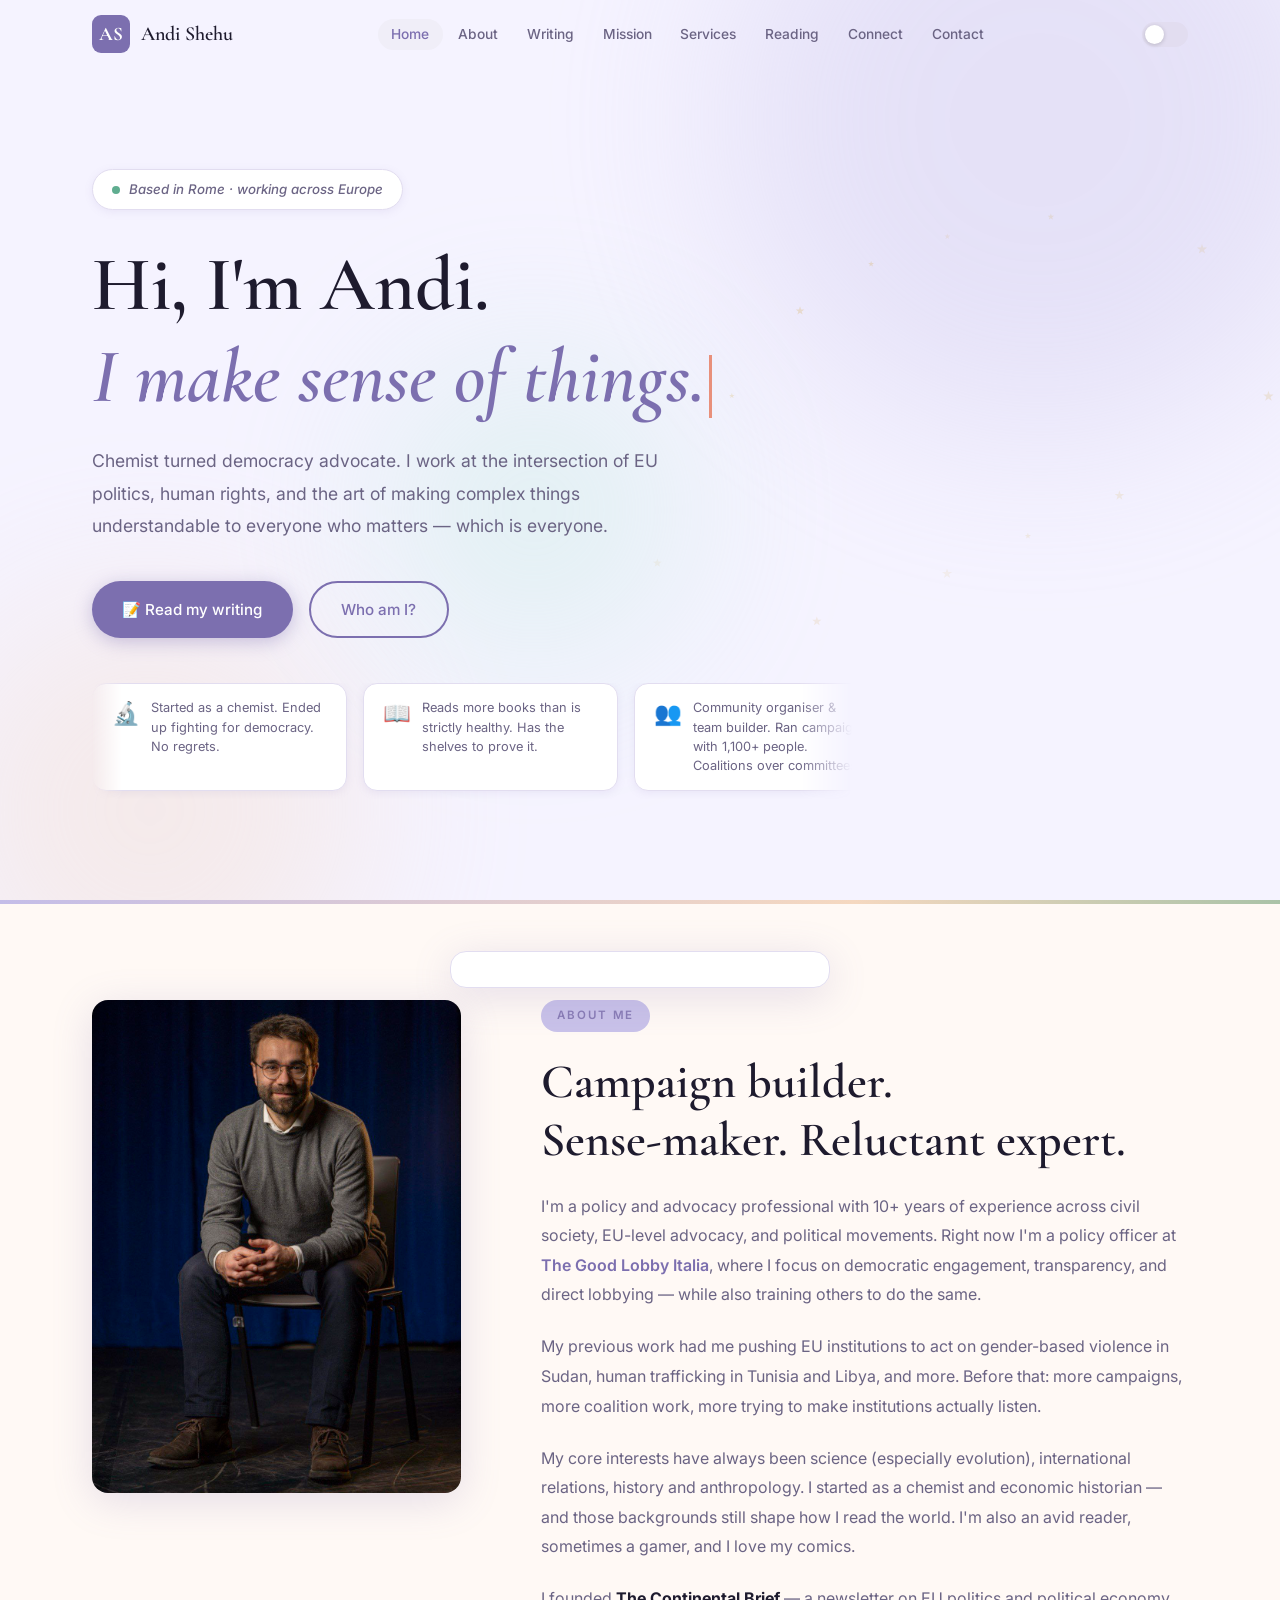
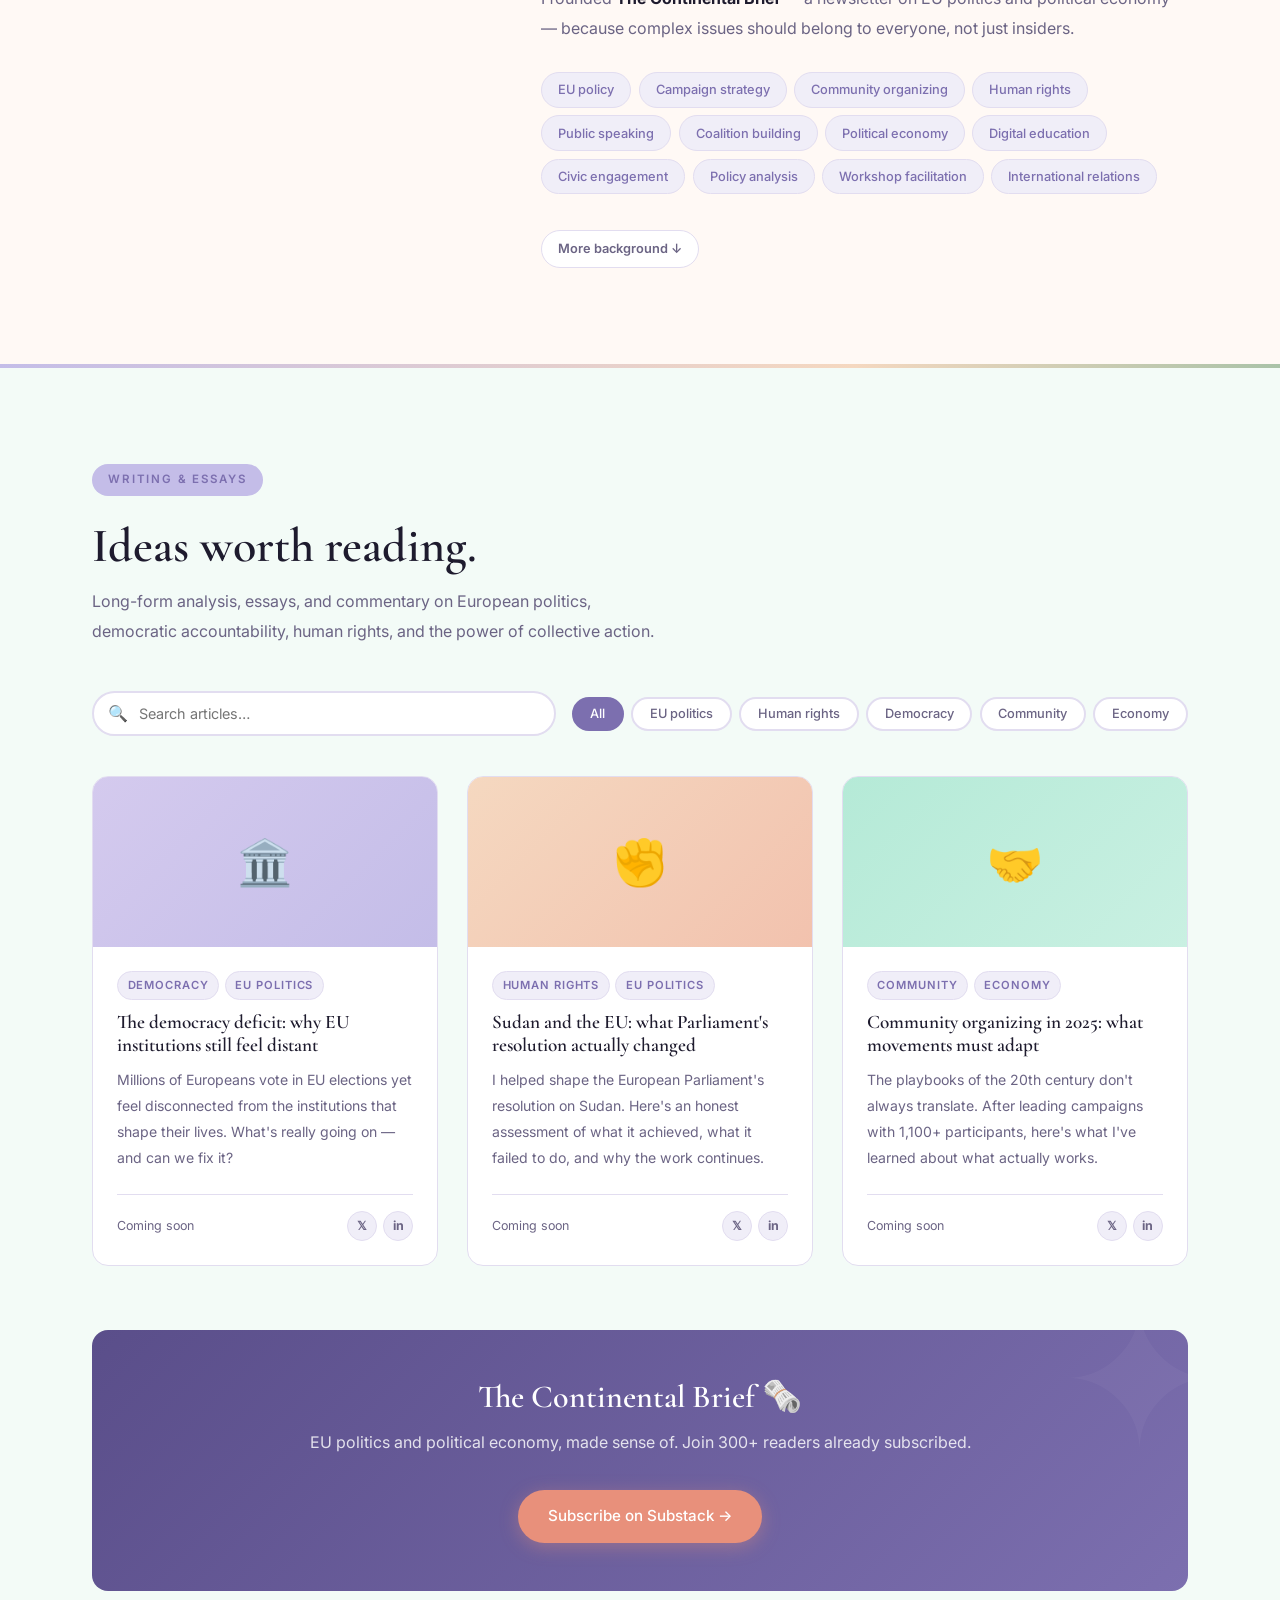
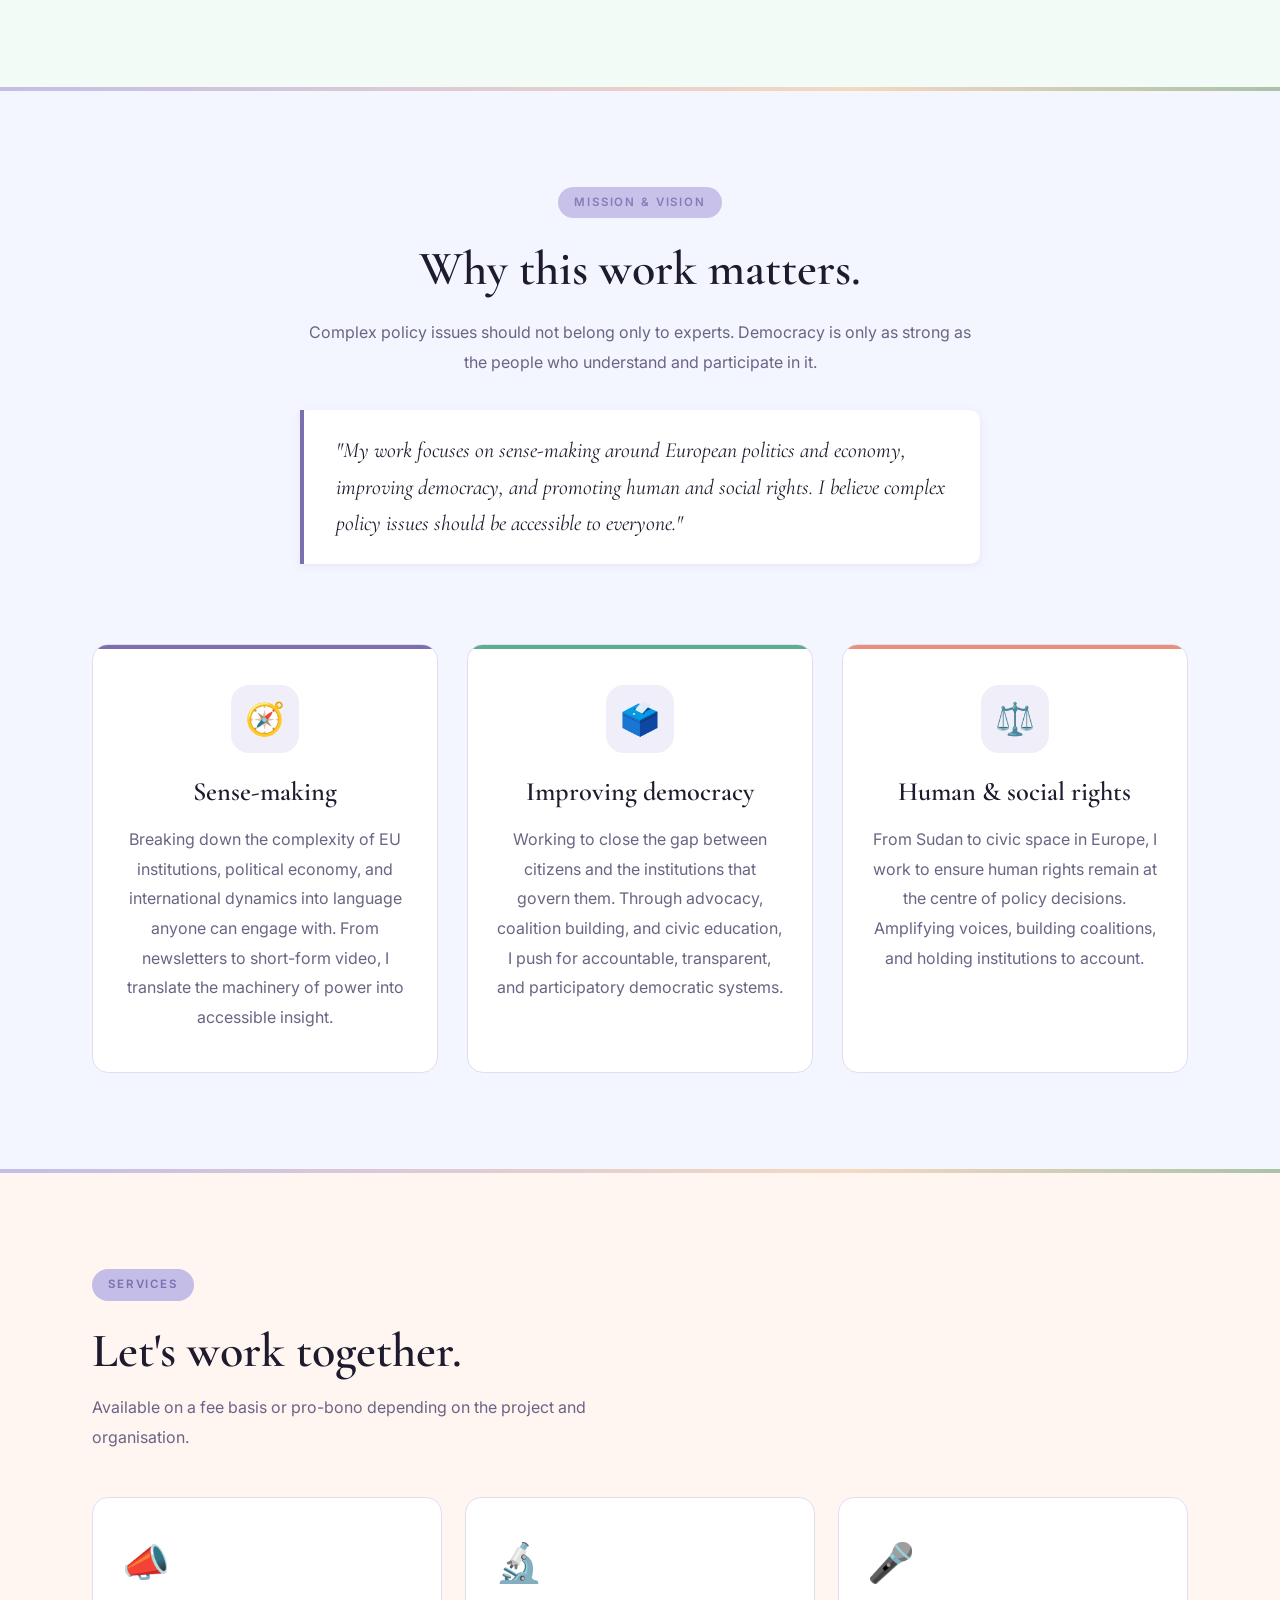
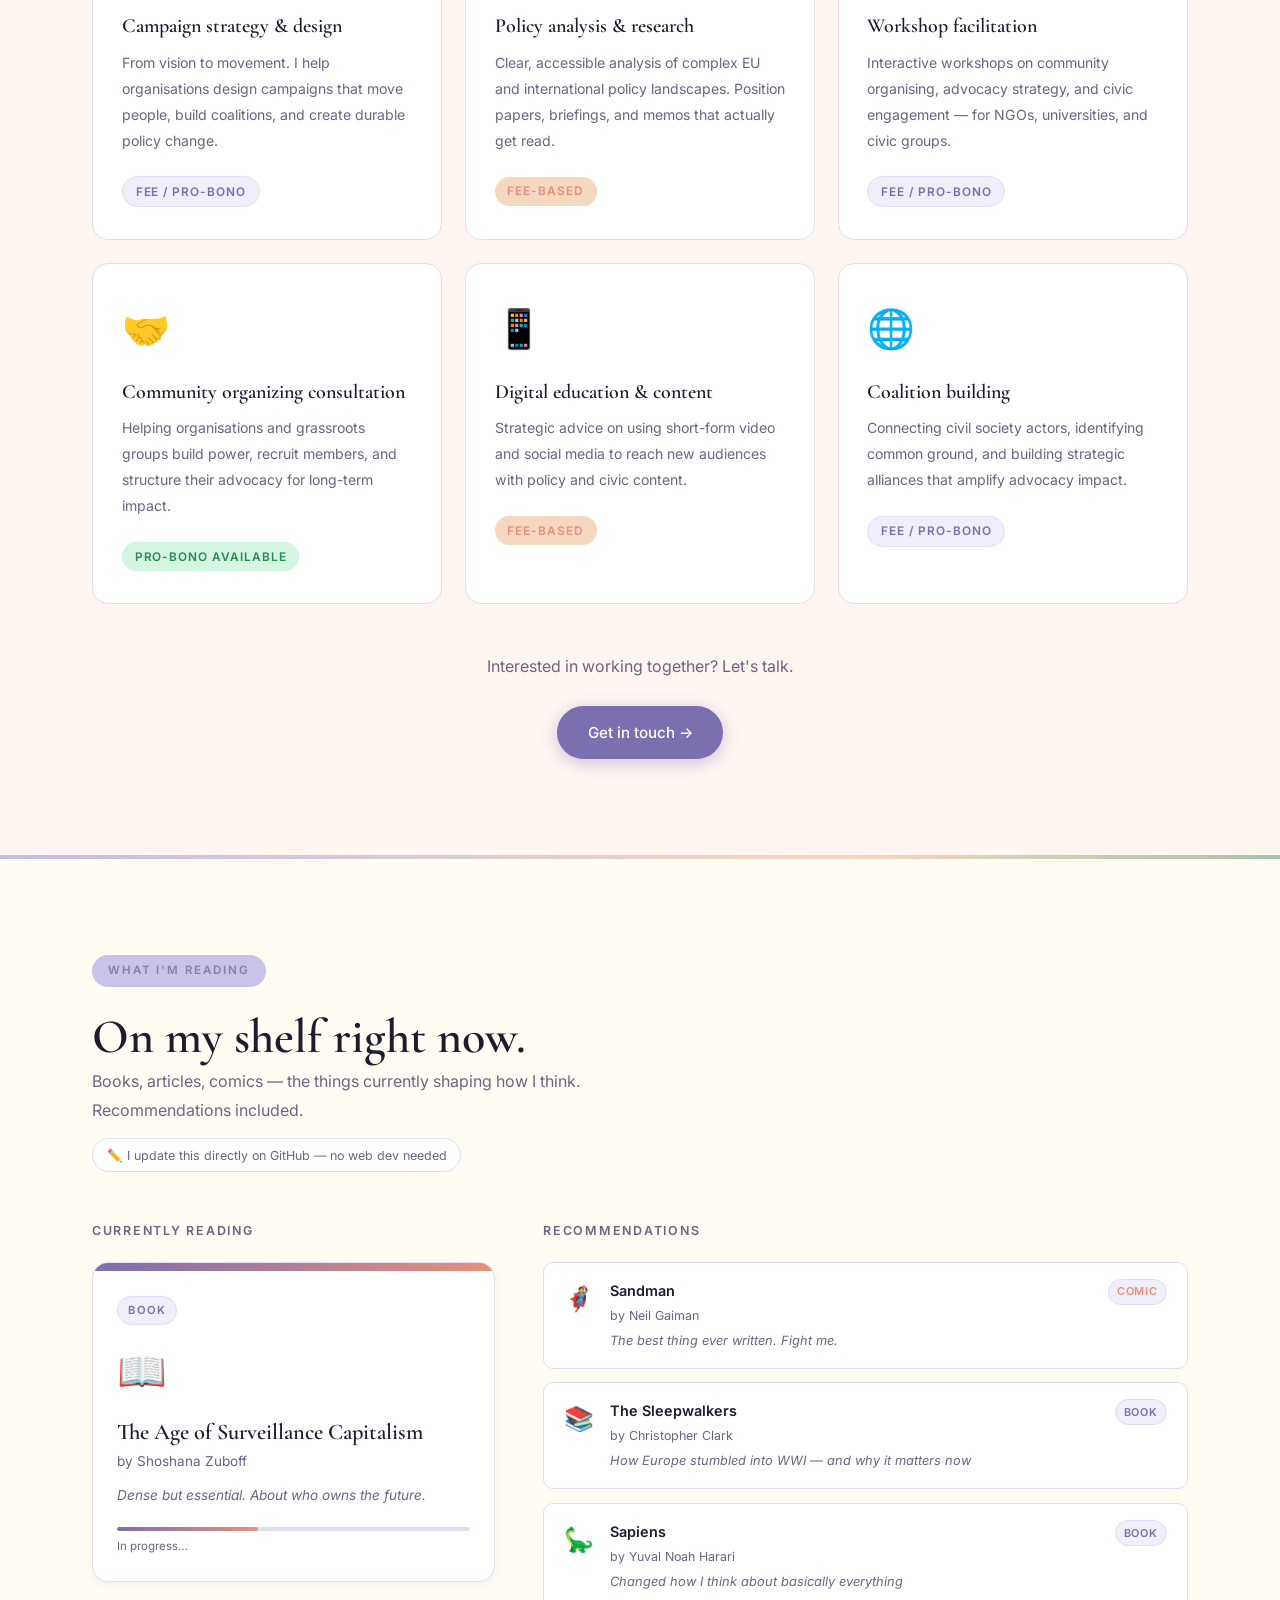
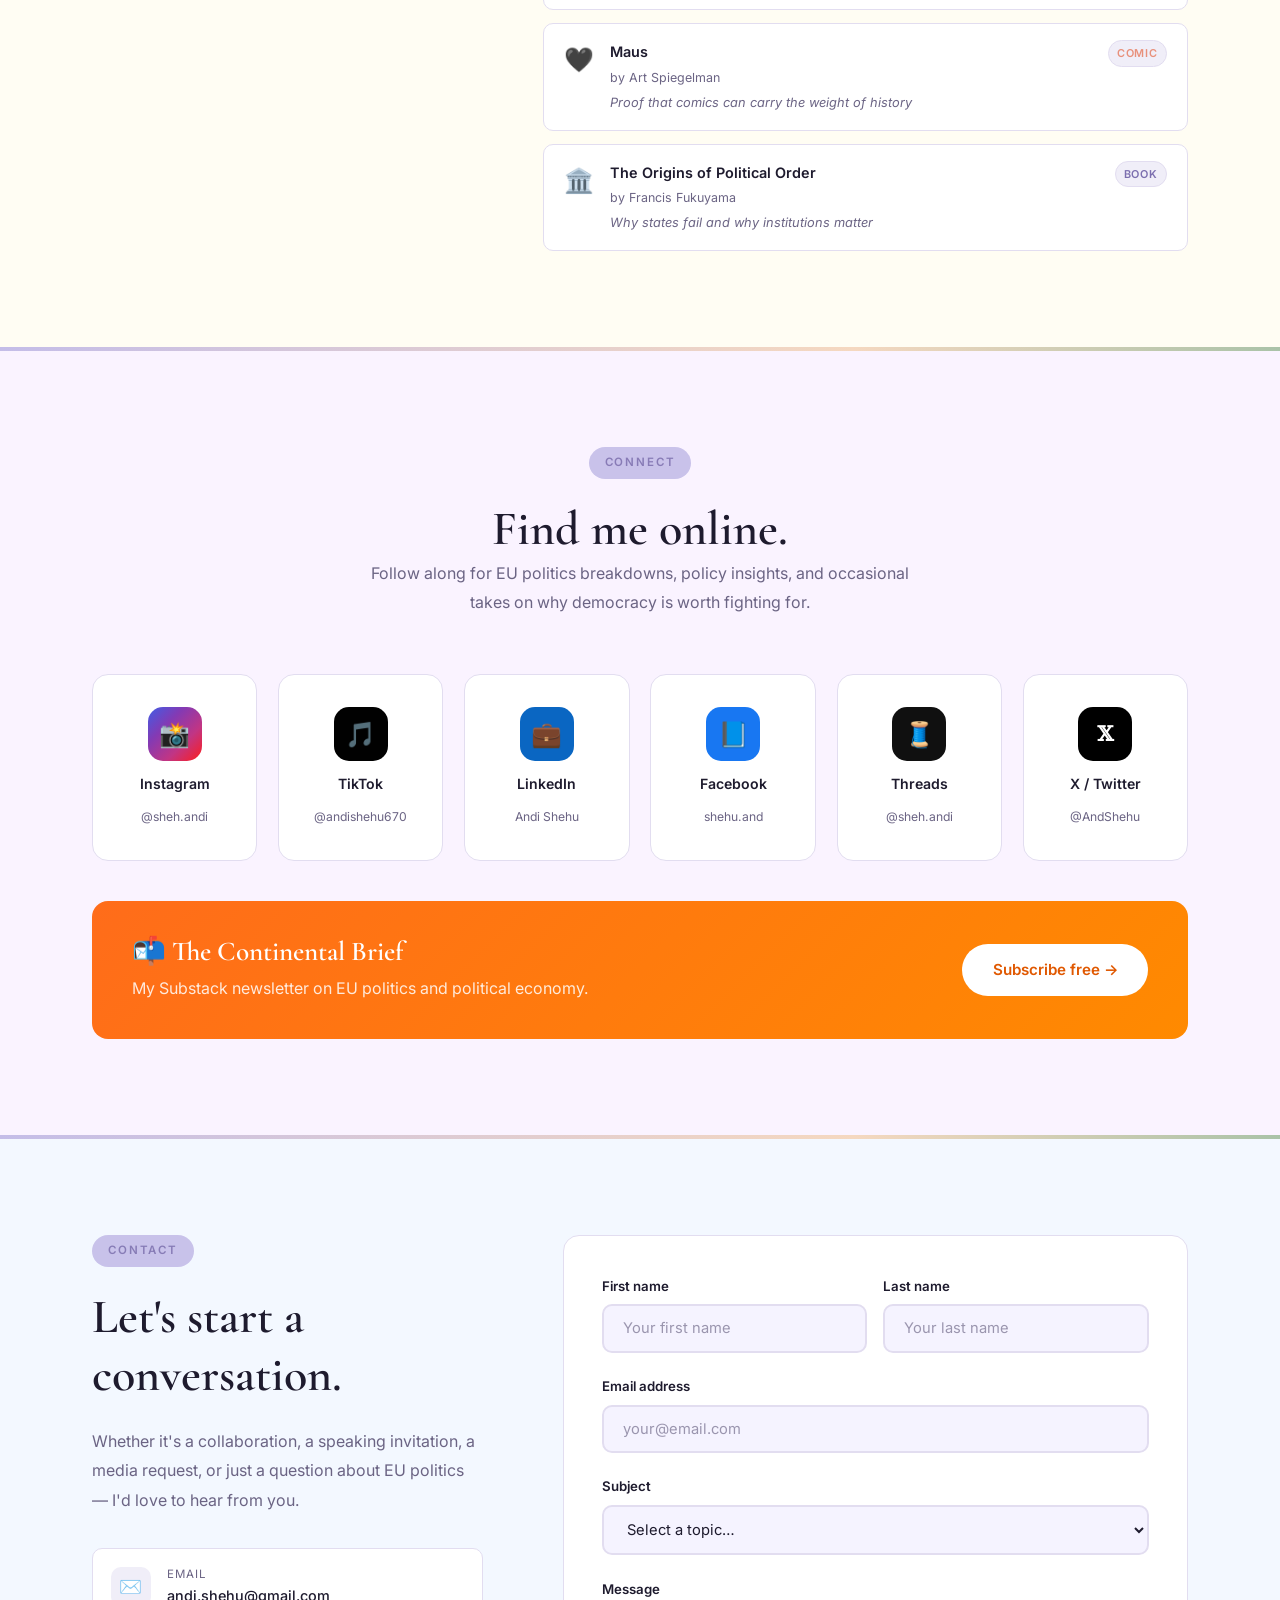
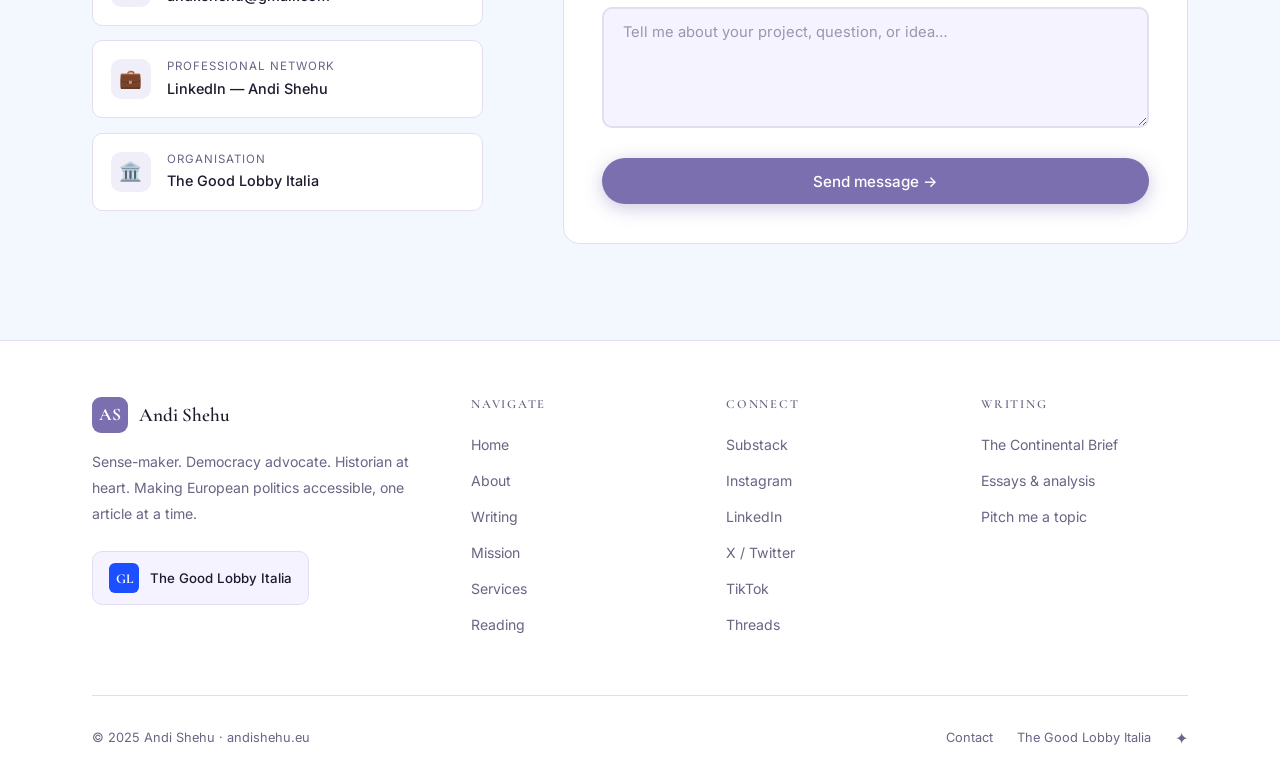
==== commit 0039075c: "Add files via upload" ====
--- a/index.html
+++ b/index.html
@@ -16,7 +16,7 @@
 
     <style>
     *, *::before, *::after { margin: 0; padding: 0; box-sizing: border-box; }
-    html { scroll-behavior: smooth; }
+    html { scroll-behavior: smooth; overflow-x: hidden; }
 
     :root {
         --bg:          #F5F3FF;
@@ -89,7 +89,7 @@
     a  { text-decoration: none; color: inherit; }
     img { max-width: 100%; display: block; }
 
-    .container { max-width: 1160px; margin: 0 auto; padding: 0 2rem; }
+    .container { max-width: 1160px; margin: 0 auto; padding: 0 2rem; width: 100%; }
     .section    { padding: 96px 0; }
 
     /* Animated rainbow divider between sections */
@@ -708,39 +708,8 @@
                 <a href="#blog" class="btn btn-primary">📝 Read my writing</a>
                 <a href="#about" class="btn btn-outline">Who am I?</a>
             </div>
-            <div class="fun-facts-row">
-                <div class="ff-card" id="chemistCard" data-clicks="0">
-                    <span class="ff-emoji">🔬</span>
-                    <span class="ff-text">Started as a chemist. Ended up fighting for democracy. No regrets.</span>
-                </div>
-                <div class="ff-card">
-                    <span class="ff-emoji">📖</span>
-                    <span class="ff-text">Reads more books than is strictly healthy. Has the shelves to prove it.</span>
-                </div>
-                <div class="ff-card">
-                    <span class="ff-emoji">👥</span>
-                    <span class="ff-text">Community organiser & team builder. Ran campaigns with 1,100+ people. Coalitions over committees.</span>
-                </div>
-                <div class="ff-card">
-                    <span class="ff-emoji">🦸</span>
-                    <span class="ff-text">Comics are serious literature. This is not a debate.</span>
-                </div>
-                <div class="ff-card">
-                    <span class="ff-emoji">🌍</span>
-                    <span class="ff-text">Thinks in 4 languages. Works across 3 countries. Sleeps too little.</span>
-                </div>
-                <div class="ff-card">
-                    <span class="ff-emoji">🏛️</span>
-                    <span class="ff-text">Has sat through more EU hearings than most MEPs. Still believes in it.</span>
-                </div>
-                <div class="ff-card">
-                    <span class="ff-emoji">🦕</span>
-                    <span class="ff-text">Fascinated by evolution since childhood. The questions never got smaller.</span>
-                </div>
-                <div class="ff-card">
-                    <span class="ff-emoji">🤝</span>
-                    <span class="ff-text">Warning: workshops will involve pair work. You've been warned.</span>
-                </div>
+            <div class="fun-facts-row" id="funFactsRow">
+                <!-- Cards loaded from fun-facts.json -->
             </div>
         </div>
     </div>
@@ -1240,11 +1209,14 @@
 let pc=0,pt;
 document.getElementById('photoFrame').addEventListener('click',()=>{pc++;clearTimeout(pt);if(pc>=3){showToast("👋 Hey, that's me! Chemist, economist, accidental democracy enthusiast.");pc=0;}else pt=setTimeout(()=>pc=0,1400);});
 
-/* EASTER EGG: Chemist card x5 */
-document.getElementById('chemistCard').addEventListener('click',function(){
-    const n=parseInt(this.dataset.clicks)+1; this.dataset.clicks=n;
-    if(n>=5){showToast("🧪 True story: the lab instilled in me a love of evidence. Politicians still aren't ready for it.");this.dataset.clicks=0;}
-});
+/* EASTER EGG: Chemist card x5 — wired up after cards load */
+function wireChemistEgg() {
+    const c=document.getElementById('chemistCard'); if(!c)return;
+    c.addEventListener('click',function(){
+        const n=parseInt(this.dataset.clicks||0)+1; this.dataset.clicks=n;
+        if(n>=5){showToast("🧪 True story: the lab instilled in me a love of evidence. Politicians still aren't ready for it.");this.dataset.clicks=0;}
+    });
+}
 
 /* EASTER EGG: Footer star x3 */
 let sc2=0;
@@ -1266,6 +1238,27 @@
     });
 }
 addTilt('.social-card',10); addTilt('.service-card',7); addTilt('.pillar-card',7);
+
+/* FUN FACTS — loaded from fun-facts.json */
+const FF_FALLBACK=[
+  {emoji:'🔬',text:'Started as a chemist. Ended up fighting for democracy. No regrets.',id:'chemist'},
+  {emoji:'📖',text:'Reads more books than is strictly healthy. Has the shelves to prove it.'},
+  {emoji:'👥',text:'Community organiser & team builder. Ran campaigns with 1,100+ people. Coalitions over committees.'},
+  {emoji:'🦸',text:'Comics are serious literature. This is not a debate.'},
+  {emoji:'🌍',text:'Thinks in 4 languages. Works across 3 countries. Sleeps too little.'},
+  {emoji:'🦕',text:'Fascinated by evolution since childhood. The questions never got smaller.'},
+  {emoji:'🤝',text:'Warning: workshops will involve pair work. You\'ve been warned.'}
+];
+function renderFunFacts(cards){
+  const row=document.getElementById('funFactsRow'); if(!row)return;
+  row.innerHTML=cards.map(c=>`<div class="ff-card"${c.id?' id="'+c.id+'" data-clicks="0"':''}>
+    <span class="ff-emoji">${c.emoji}</span>
+    <span class="ff-text">${c.text}</span>
+  </div>`).join('');
+  wireChemistEgg();
+}
+async function loadFunFacts(){try{const res=await fetch('./fun-facts.json?v='+Date.now());if(!res.ok)throw 0;renderFunFacts(await res.json());}catch{renderFunFacts(FF_FALLBACK);}}
+loadFunFacts();
 
 /* READING SECTION */
 const FALLBACK={currently_reading:[{title:"The Age of Surveillance Capitalism",author:"Shoshana Zuboff",type:"book",emoji:"📖",note:"Dense but essential. About who owns the future."}],recommendations:[{title:"Sandman",author:"Neil Gaiman",type:"comic",emoji:"🦸",note:"The best thing ever written. Fight me."},{title:"The Sleepwalkers",author:"Christopher Clark",type:"book",emoji:"📚",note:"How Europe stumbled into WWI — and why it matters now"},{title:"Sapiens",author:"Yuval Noah Harari",type:"book",emoji:"🦕",note:"Changed how I think about basically everything"},{title:"Maus",author:"Art Spiegelman",type:"comic",emoji:"🖤",note:"Proof that comics can carry the weight of history"},{title:"The Origins of Political Order",author:"Francis Fukuyama",type:"book",emoji:"🏛️",note:"Why states fail and why institutions matter"}]};
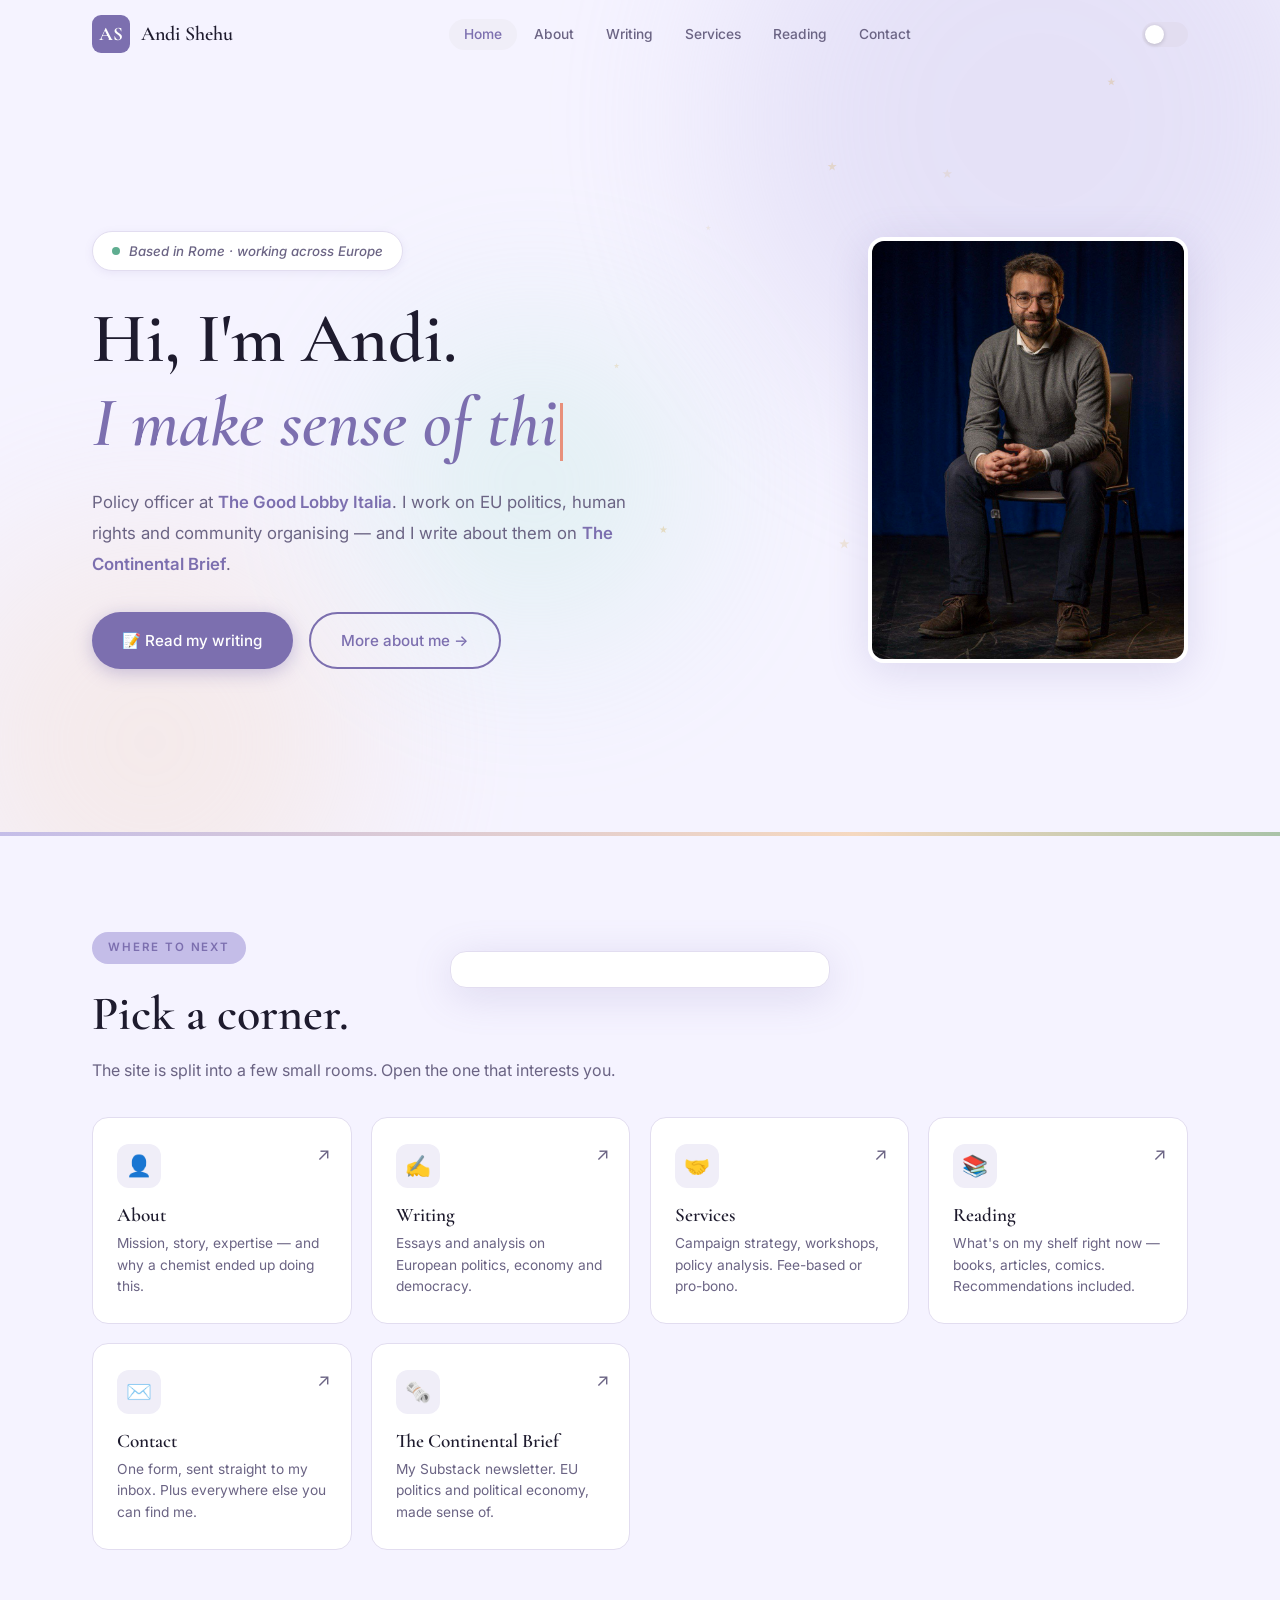
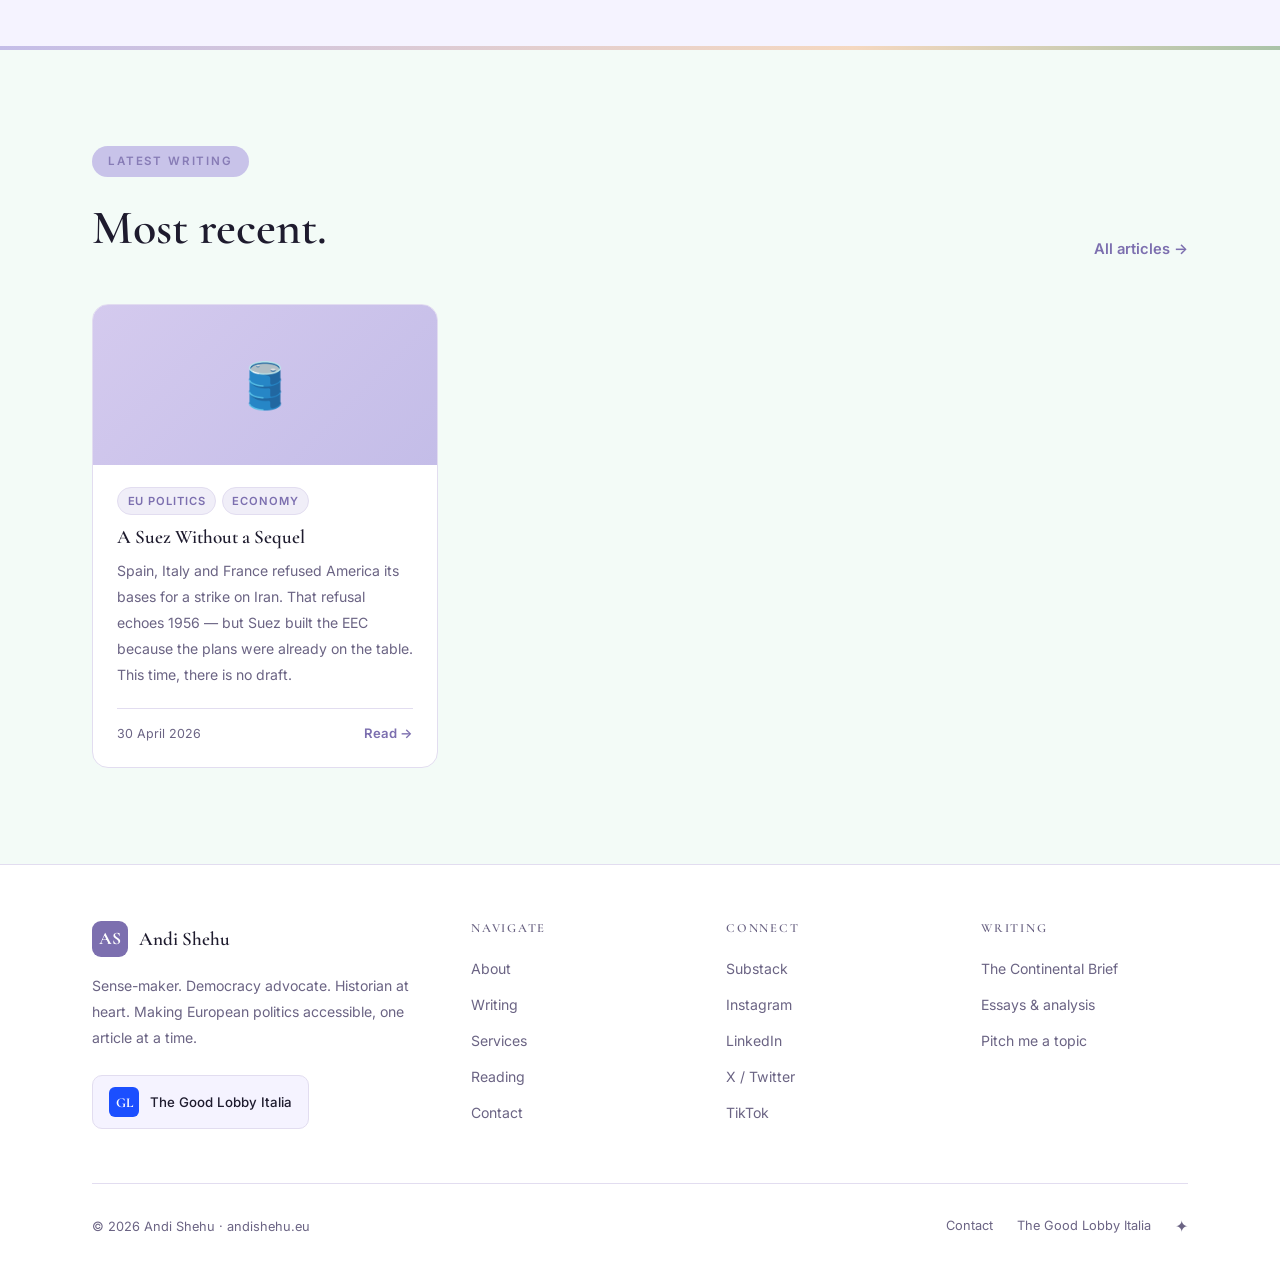
==== commit 3b13c6f8: "Add files via upload" ====
--- a/index.html
+++ b/index.html
@@ -3,9 +3,9 @@
 <head>
     <meta charset="UTF-8">
     <meta name="viewport" content="width=device-width, initial-scale=1.0">
-    <title>Andi Shehu | Policy. Advocacy. Sense-making.</title>
-    <meta name="description" content="Chemist turned democracy advocate. I work at the intersection of EU politics, human rights, and making complex things understandable. Founder of The Continental Brief.">
-    <meta property="og:title" content="Andi Shehu | Policy. Advocacy. Sense-making.">
+    <title>Andi Shehu — Policy. Advocacy. Sense-making.</title>
+    <meta name="description" content="Policy and advocacy professional based in Rome. EU politics, human rights, community organising — and the art of making complex things understandable.">
+    <meta property="og:title" content="Andi Shehu — Policy. Advocacy. Sense-making.">
     <meta property="og:description" content="Making sense of European politics, human rights, and democratic accountability.">
     <meta property="og:url" content="https://andishehu.eu">
     <meta name="twitter:card" content="summary_large_image">
@@ -13,201 +13,13 @@
     <link rel="preconnect" href="https://fonts.googleapis.com">
     <link rel="preconnect" href="https://fonts.gstatic.com" crossorigin>
     <link href="https://fonts.googleapis.com/css2?family=Cormorant+Garamond:ital,wght@0,400;0,500;0,600;0,700;1,400;1,600&family=Inter:wght@300;400;500;600&display=swap" rel="stylesheet">
+    <link rel="stylesheet" href="styles.css">
 
     <style>
-    *, *::before, *::after { margin: 0; padding: 0; box-sizing: border-box; }
-    html { scroll-behavior: smooth; overflow-x: hidden; }
-
-    :root {
-        --bg:          #F5F3FF;
-        --bg-about:    #FFF9F5;
-        --bg-blog:     #F3FBF7;
-        --bg-mission:  #F3F5FF;
-        --bg-services: #FFF6F2;
-        --bg-reading:  #FFFDF3;
-        --bg-connect:  #FAF3FF;
-        --bg-contact:  #F3F8FF;
-        --surface:     #FFFFFF;
-        --surface-alt: #F0EEF8;
-        --primary:     #7C6FAF;
-        --primary-light:#C4BDE8;
-        --primary-dark: #5A4E8A;
-        --secondary:   #5FAD90;
-        --accent:      #E8907B;
-        --accent-warm: #F5D8C0;
-        --gold:        #D4A843;
-        --text:        #1E1B2E;
-        --text-muted:  #6B6484;
-        --border:      #E2DDF0;
-        --shadow-sm:   0 2px 8px rgba(124,111,175,0.10);
-        --shadow-md:   0 4px 20px rgba(124,111,175,0.15);
-        --shadow-lg:   0 8px 40px rgba(124,111,175,0.20);
-        --radius:      16px;
-        --radius-sm:   10px;
-        --radius-full: 9999px;
-        --transition:  0.3s cubic-bezier(0.4,0,0.2,1);
-        --nav-height:  68px;
-    }
-    [data-theme="dark"] {
-        --bg:          #17132A;
-        --bg-about:    #1C1420;
-        --bg-blog:     #131C18;
-        --bg-mission:  #13152A;
-        --bg-services: #1C1513;
-        --bg-reading:  #1C1B13;
-        --bg-connect:  #1A1326;
-        --bg-contact:  #131620;
-        --surface:     #251F3E;
-        --surface-alt: #2D2648;
-        --primary:     #A89DD4;
-        --primary-light:#C5BEEA;
-        --primary-dark: #8A7EC0;
-        --secondary:   #7EC8A4;
-        --accent:      #E8A598;
-        --accent-warm: #3D2E24;
-        --text:        #F0EDF8;
-        --text-muted:  #9D94B5;
-        --border:      #3D3458;
-        --shadow-sm:   0 2px 8px rgba(0,0,0,0.30);
-        --shadow-md:   0 4px 20px rgba(0,0,0,0.40);
-        --shadow-lg:   0 8px 40px rgba(0,0,0,0.50);
-    }
-
-    body {
-        font-family: 'Inter', sans-serif;
-        background: var(--bg);
-        color: var(--text);
-        line-height: 1.7;
-        transition: background var(--transition), color var(--transition);
-        overflow-x: hidden;
-    }
-    h1,h2,h3,h4 { font-family: 'Cormorant Garamond', serif; line-height: 1.2; font-weight: 600; }
-    h1 { font-size: clamp(2.6rem, 6vw, 5rem); }
-    h2 { font-size: clamp(2rem, 4vw, 3rem); }
-    h3 { font-size: clamp(1.2rem, 2.5vw, 1.65rem); }
-    p  { color: var(--text-muted); line-height: 1.85; }
-    a  { text-decoration: none; color: inherit; }
-    img { max-width: 100%; display: block; }
-
-    .container { max-width: 1160px; margin: 0 auto; padding: 0 2rem; width: 100%; }
-    .section    { padding: 96px 0; }
-
-    /* Animated rainbow divider between sections */
-    .divider {
-        height: 4px;
-        background: linear-gradient(90deg, var(--primary-light), var(--accent-warm), var(--secondary), var(--primary-light));
-        background-size: 200% 100%;
-        animation: shimmer 4s linear infinite;
-    }
-    @keyframes shimmer { to { background-position: 200% 0; } }
-
-    .section-label {
-        display: inline-block; font-size: 0.72rem; font-weight: 600;
-        letter-spacing: 0.16em; text-transform: uppercase;
-        color: var(--primary); background: var(--primary-light);
-        padding: 0.38rem 1rem; border-radius: var(--radius-full);
-        margin-bottom: 1.4rem; opacity: 0.9;
-    }
-    [data-theme="dark"] .section-label { background: rgba(168,157,212,0.18); }
-
-    /* Buttons */
-    .btn {
-        display: inline-flex; align-items: center; gap: 0.5rem;
-        padding: 0.85rem 1.9rem; border-radius: var(--radius-full);
-        font-weight: 500; font-size: 0.95rem; cursor: pointer;
-        border: none; transition: all var(--transition);
-        position: relative; overflow: hidden;
-        font-family: 'Inter', sans-serif;
-    }
-    .btn-primary { background: var(--primary); color: #fff; box-shadow: 0 4px 18px rgba(124,111,175,0.38); }
-    .btn-primary:hover { transform: translateY(-2px); box-shadow: 0 8px 28px rgba(124,111,175,0.48); }
-    .btn-outline { background: transparent; color: var(--primary); border: 2px solid var(--primary); }
-    .btn-outline:hover { background: var(--primary); color: #fff; transform: translateY(-2px); }
-    .btn-accent  { background: var(--accent); color: #fff; box-shadow: 0 4px 18px rgba(232,144,123,0.38); }
-    .btn-accent:hover  { transform: translateY(-2px); box-shadow: 0 8px 28px rgba(232,144,123,0.48); }
-
-    .ripple {
-        position: absolute; border-radius: 50%; transform: scale(0);
-        animation: ripple-anim 0.65s linear; background: rgba(255,255,255,0.32); pointer-events: none;
-    }
-    @keyframes ripple-anim { to { transform: scale(4.5); opacity: 0; } }
-
-    .fade-in { opacity: 0; transform: translateY(28px); transition: opacity 0.7s ease, transform 0.7s ease; }
-    .fade-in.visible { opacity: 1; transform: translateY(0); }
-
-    /* Cursor trail */
-    .cursor-trail {
-        position: fixed; width: 7px; height: 7px; border-radius: 50%;
-        background: var(--primary); opacity: 0.45; pointer-events: none; z-index: 9999;
-        transform: translate(-50%,-50%); animation: trail-fade 0.9s ease forwards;
-    }
-    @keyframes trail-fade { to { opacity: 0; transform: translate(-50%,-50%) scale(0.1); } }
-
-    /* NAV */
-    nav {
-        position: fixed; top: 0; left: 0; right: 0;
-        height: var(--nav-height); z-index: 1000;
-        display: flex; align-items: center; transition: all var(--transition);
-    }
-    nav.scrolled { background: var(--surface); box-shadow: var(--shadow-md); }
-    .nav-inner {
-        display: flex; align-items: center; justify-content: space-between;
-        width: 100%; max-width: 1160px; margin: 0 auto; padding: 0 2rem;
-    }
-    .nav-logo { display: flex; align-items: center; gap: 0.7rem; cursor: pointer; user-select: none; }
-    .nav-logo-mark {
-        width: 38px; height: 38px; background: var(--primary); border-radius: 9px;
-        display: flex; align-items: center; justify-content: center;
-        color: white; font-family: 'Cormorant Garamond', serif; font-size: 1.2rem; font-weight: 700;
-        transition: transform 0.35s, background 0.35s;
-    }
-    .nav-logo:hover .nav-logo-mark { transform: rotate(12deg) scale(1.12); background: var(--accent); }
-    .nav-logo-text { font-family: 'Cormorant Garamond', serif; font-size: 1.25rem; font-weight: 600; color: var(--text); }
-    .nav-links { display: flex; align-items: center; gap: 0.1rem; list-style: none; }
-    .nav-links a {
-        font-size: 0.86rem; font-weight: 500; color: var(--text-muted);
-        padding: 0.45rem 0.85rem; border-radius: var(--radius-full); transition: all var(--transition);
-    }
-    .nav-links a:hover, .nav-links a.active { color: var(--primary); background: var(--surface-alt); }
-    .nav-actions { display: flex; align-items: center; gap: 0.85rem; }
-
-    .theme-toggle {
-        width: 46px; height: 25px; background: var(--border);
-        border-radius: var(--radius-full); border: none; cursor: pointer;
-        position: relative; transition: background var(--transition);
-    }
-    .theme-toggle::after {
-        content: ''; position: absolute; top: 3px; left: 3px;
-        width: 19px; height: 19px; background: var(--surface); border-radius: 50%;
-        transition: transform var(--transition); box-shadow: 0 1px 4px rgba(0,0,0,0.18);
-    }
-    [data-theme="dark"] .theme-toggle { background: var(--primary); }
-    [data-theme="dark"] .theme-toggle::after { transform: translateX(21px); }
-    .theme-icon { position: absolute; top: 50%; transform: translateY(-50%); font-size: 10px; transition: opacity var(--transition); }
-    .theme-icon.sun { left: 5px; opacity: 1; }
-    .theme-icon.moon { right: 4px; opacity: 0; }
-    [data-theme="dark"] .theme-icon.sun { opacity: 0; }
-    [data-theme="dark"] .theme-icon.moon { opacity: 1; }
-
-    .hamburger { display: none; flex-direction: column; gap: 5px; cursor: pointer; background: none; border: none; padding: 4px; }
-    .hamburger span { display: block; width: 22px; height: 2px; background: var(--text); border-radius: 2px; transition: all var(--transition); }
-    .hamburger.open span:nth-child(1) { transform: translateY(7px) rotate(45deg); }
-    .hamburger.open span:nth-child(2) { opacity: 0; }
-    .hamburger.open span:nth-child(3) { transform: translateY(-7px) rotate(-45deg); }
-
-    .mobile-nav {
-        display: none; position: fixed; top: var(--nav-height); left: 0; right: 0;
-        background: var(--surface); padding: 1.25rem 2rem;
-        box-shadow: var(--shadow-lg); z-index: 999;
-        flex-direction: column; gap: 0.25rem; border-top: 1px solid var(--border);
-    }
-    .mobile-nav.open { display: flex; }
-    .mobile-nav a { font-size: 1rem; font-weight: 500; color: var(--text); padding: 0.7rem 1rem; border-radius: var(--radius-sm); transition: all var(--transition); }
-    .mobile-nav a:hover { background: var(--surface-alt); color: var(--primary); }
-
-    /* HERO */
+    /* Page-specific: home */
     #home {
-        min-height: 100vh; display: flex; align-items: center;
+        min-height: calc(100vh - var(--nav-height));
+        display: flex; align-items: center;
         position: relative; overflow: hidden; padding-top: var(--nav-height);
         background: var(--bg);
     }
@@ -222,446 +34,65 @@
     @keyframes float { 0%,100% { transform: translateY(0) scale(1); } 50% { transform: translateY(-20px) scale(1.04); } }
     #starsCanvas { position: absolute; inset: 0; width: 100%; height: 100%; pointer-events: none; }
 
-    .hero-content { position: relative; z-index: 1; max-width: 760px; }
+    .hero-grid {
+        position: relative; z-index: 1;
+        display: grid; grid-template-columns: 1.6fr 1fr; gap: 4rem;
+        align-items: center; padding: 3rem 0;
+    }
     .hero-eyebrow {
         display: inline-flex; align-items: center; gap: 0.55rem;
         font-size: 0.83rem; font-weight: 500; color: var(--text-muted); font-style: italic;
         background: var(--surface); padding: 0.5rem 1.2rem;
-        border-radius: var(--radius-full); margin-bottom: 1.8rem;
+        border-radius: var(--radius-full); margin-bottom: 1.6rem;
         box-shadow: var(--shadow-sm); border: 1px solid var(--border);
     }
     .live-dot { width: 8px; height: 8px; background: var(--secondary); border-radius: 50%; animation: pulse-dot 2s ease-in-out infinite; flex-shrink: 0; }
     @keyframes pulse-dot { 0%,100% { transform: scale(1); opacity: 1; } 50% { transform: scale(1.4); opacity: 0.65; } }
 
-    .hero-headline { margin-bottom: 0.9rem; color: var(--text); }
+    .hero-headline { margin-bottom: 0.9rem; color: var(--text); font-size: clamp(2.4rem, 5.5vw, 4.4rem); }
     .typewriter-line { display: block; color: var(--primary); font-style: italic; min-height: 1.3em; }
     .cursor { display: inline-block; width: 3px; height: 0.82em; background: var(--accent); margin-left: 3px; vertical-align: middle; animation: blink 1s step-end infinite; }
     @keyframes blink { 0%,100% { opacity: 1; } 50% { opacity: 0; } }
 
-    .hero-desc { font-size: 1.1rem; max-width: 580px; margin-bottom: 2.4rem; line-height: 1.85; }
-    .hero-ctas { display: flex; gap: 1rem; flex-wrap: wrap; margin-bottom: 2.8rem; }
-
-    /* Fun facts row */
-    .fun-facts-row {
-        display: flex; gap: 1rem; overflow-x: auto; padding-bottom: 0.5rem;
-        scrollbar-width: none; -webkit-overflow-scrolling: touch;
-        mask-image: linear-gradient(to right, transparent 0%, black 4%, black 93%, transparent 100%);
-    }
-    .fun-facts-row::-webkit-scrollbar { display: none; }
-    .ff-card {
-        flex-shrink: 0; background: var(--surface); border: 1px solid var(--border);
-        border-radius: 14px; padding: 0.9rem 1.2rem;
-        display: flex; align-items: flex-start; gap: 0.7rem;
-        max-width: 255px; min-width: 200px;
-        transition: all 0.25s; box-shadow: var(--shadow-sm); cursor: default;
-    }
-    .ff-card:hover { transform: translateY(-4px); box-shadow: var(--shadow-md); border-color: var(--primary-light); }
-    .ff-emoji { font-size: 1.4rem; flex-shrink: 0; line-height: 1.3; }
-    .ff-text  { font-size: 0.8rem; color: var(--text-muted); line-height: 1.5; }
-
-    /* ABOUT */
-    #about { background: var(--bg-about); }
-    .about-grid { display: grid; grid-template-columns: 1fr 1.75fr; gap: 5rem; align-items: start; }
-    .photo-col { position: relative; }
-    .photo-frame {
-        width: 100%; aspect-ratio: 3/4; border-radius: var(--radius);
-        overflow: hidden; box-shadow: var(--shadow-lg); position: relative;
-    }
-    .photo-frame img { width: 100%; height: 100%; object-fit: cover; display: block; }
-    .photo-hover-msg {
-        position: absolute; inset: 0; background: rgba(90,78,138,0.88);
-        display: flex; align-items: center; justify-content: center;
-        opacity: 0; transition: opacity 0.35s; border-radius: var(--radius);
-        color: white; text-align: center; padding: 2rem;
-        font-family: 'Cormorant Garamond', serif; font-size: 1.2rem;
-        font-style: italic; line-height: 1.65;
-    }
-    .photo-frame:hover .photo-hover-msg { opacity: 1; }
-
-    .about-text h2 { margin-bottom: 1.4rem; }
-    .about-text > p { margin-bottom: 1.4rem; }
-    .expertise-tags { display: flex; flex-wrap: wrap; gap: 0.45rem; margin-top: 1.8rem; }
-    .tag {
-        display: inline-block; padding: 0.38rem 1rem; border-radius: var(--radius-full);
-        font-size: 0.8rem; font-weight: 500; background: var(--surface-alt);
-        color: var(--primary); border: 1px solid var(--border); transition: all 0.22s; cursor: default;
-    }
-    .tag:hover { background: var(--primary); color: white; border-color: var(--primary); transform: translateY(-2px); }
-    .bg-cards { display: grid; grid-template-columns: 1fr 1fr; gap: 0.85rem; margin-top: 2.2rem; }
-    .bg-card {
-        background: var(--surface); border: 1px solid var(--border);
-        border-radius: var(--radius-sm); padding: 1.1rem 1.25rem; transition: all var(--transition);
-    }
-    .bg-card:hover { box-shadow: var(--shadow-md); transform: translateY(-3px); border-color: var(--primary-light); }
-    .bg-card-icon  { font-size: 1.3rem; margin-bottom: 0.4rem; }
-    .bg-card-title { font-weight: 600; font-size: 0.85rem; color: var(--text); margin-bottom: 0.2rem; }
-    .bg-card-detail{ font-size: 0.78rem; color: var(--text-muted); }
-
-    /* BLOG */
-    #blog { background: var(--bg-blog); }
-    .blog-controls { display: flex; gap: 1rem; flex-wrap: wrap; align-items: center; margin-bottom: 2.5rem; }
-    .search-wrap { position: relative; flex: 1; min-width: 230px; }
-    .search-icon { position: absolute; left: 1rem; top: 50%; transform: translateY(-50%); color: var(--text-muted); pointer-events: none; }
-    .blog-search {
-        width: 100%; padding: 0.75rem 1rem 0.75rem 2.8rem;
-        border: 2px solid var(--border); border-radius: var(--radius-full);
-        background: var(--surface); color: var(--text);
-        font-size: 0.9rem; font-family: 'Inter', sans-serif;
-        transition: border-color var(--transition); outline: none;
-    }
-    .blog-search:focus { border-color: var(--primary); }
-    .filter-tags { display: flex; gap: 0.45rem; flex-wrap: wrap; }
-    .filter-btn {
-        padding: 0.48rem 1.05rem; border-radius: var(--radius-full);
-        font-size: 0.8rem; font-weight: 500; border: 2px solid var(--border);
-        background: var(--surface); color: var(--text-muted); cursor: pointer;
-        transition: all var(--transition); font-family: 'Inter', sans-serif;
-    }
-    .filter-btn:hover { border-color: var(--primary); color: var(--primary); }
-    .filter-btn.active { background: var(--primary); color: white; border-color: var(--primary); }
-
-    .blog-grid { display: grid; grid-template-columns: repeat(auto-fill, minmax(320px,1fr)); gap: 1.8rem; }
-    .blog-card {
-        background: var(--surface); border: 1px solid var(--border);
+    .hero-desc { font-size: 1.05rem; max-width: 540px; margin-bottom: 2rem; line-height: 1.85; }
+    .hero-ctas { display: flex; gap: 1rem; flex-wrap: wrap; }
+
+    .hero-photo {
+        width: 100%; max-width: 320px; aspect-ratio: 3/4; margin-left: auto;
         border-radius: var(--radius); overflow: hidden;
-        transition: all var(--transition); display: flex; flex-direction: column;
-    }
-    .blog-card:hover { box-shadow: var(--shadow-lg); transform: translateY(-6px); border-color: transparent; }
-    .blog-card-img { height: 170px; display: flex; align-items: center; justify-content: center; font-size: 2.8rem; }
-    .blog-card-img.lav   { background: linear-gradient(135deg, #D4CAEE, var(--primary-light)); }
-    .blog-card-img.mint  { background: linear-gradient(135deg, #B5EAD7, #C9F0E2); }
-    .blog-card-img.peach { background: linear-gradient(135deg, #F5D8C0, #F2C2AE); }
-    .blog-card-body  { padding: 1.5rem; flex: 1; display: flex; flex-direction: column; }
-    .blog-card-tags  { display: flex; gap: 0.35rem; flex-wrap: wrap; margin-bottom: 0.7rem; }
-    .blog-tag {
-        font-size: 0.7rem; font-weight: 600; text-transform: uppercase; letter-spacing: 0.08em;
-        color: var(--primary); background: var(--surface-alt); padding: 0.22rem 0.6rem;
-        border-radius: var(--radius-full); border: 1px solid var(--border);
-    }
-    .blog-card h3 { font-size: 1.2rem; margin-bottom: 0.65rem; color: var(--text); transition: color var(--transition); }
-    .blog-card:hover h3 { color: var(--primary); }
-    .blog-card p { font-size: 0.88rem; flex: 1; margin-bottom: 1.4rem; }
-    .blog-card-footer { display: flex; align-items: center; justify-content: space-between; padding-top: 1rem; border-top: 1px solid var(--border); }
-    .blog-date { font-size: 0.78rem; color: var(--text-muted); }
-    .share-btns { display: flex; gap: 0.4rem; }
-    .share-btn {
-        width: 30px; height: 30px; border-radius: 50%; background: var(--surface-alt);
-        border: 1px solid var(--border); display: flex; align-items: center; justify-content: center;
-        font-size: 0.78rem; font-weight: 700; transition: all 0.2s;
-        text-decoration: none; color: var(--text-muted); cursor: pointer;
-    }
-    .share-btn:hover { background: var(--primary); color: white; border-color: var(--primary); transform: scale(1.12); }
-    .no-results { grid-column: 1/-1; text-align: center; padding: 4rem; color: var(--text-muted); }
-    .no-results-emoji { font-size: 3rem; display: block; margin-bottom: 1rem; }
-
-    .newsletter-banner {
-        margin-top: 4rem; border-radius: var(--radius); padding: 3rem;
-        text-align: center; position: relative; overflow: hidden;
-        background: linear-gradient(135deg, var(--primary-dark), var(--primary));
-    }
-    .newsletter-banner::before { content: '✦'; position: absolute; font-size: 12rem; opacity: 0.04; top: -3rem; right: -2rem; color: white; line-height: 1; }
-    .newsletter-banner h3 { font-size: 2rem; margin-bottom: 0.75rem; color: white; }
-    .newsletter-banner p  { color: rgba(255,255,255,0.82); margin-bottom: 2rem; }
-
-    /* MISSION */
-    #mission { background: var(--bg-mission); }
-    .mission-intro { max-width: 680px; margin: 0 auto 5rem; text-align: center; }
-    .mission-intro h2 { margin-bottom: 1.25rem; }
-    .blockquote {
-        font-family: 'Cormorant Garamond', serif; font-size: 1.35rem; font-style: italic;
-        color: var(--text); border-left: 4px solid var(--primary);
-        padding: 1.4rem 2rem; text-align: left;
-        background: var(--surface); border-radius: 0 var(--radius-sm) var(--radius-sm) 0;
-        margin-top: 2rem; box-shadow: var(--shadow-sm);
-    }
-    .pillars-grid { display: grid; grid-template-columns: repeat(3,1fr); gap: 1.8rem; }
-    .pillar-card {
-        background: var(--surface); border: 1px solid var(--border);
-        border-radius: var(--radius); padding: 2.5rem 1.8rem; text-align: center;
-        transition: all var(--transition); position: relative; overflow: hidden;
-    }
-    .pillar-card::before { content: ''; position: absolute; top: 0; left: 0; right: 0; height: 4px; background: var(--pc, var(--primary)); }
-    .pillar-card:hover { transform: translateY(-8px); box-shadow: var(--shadow-lg); }
-    .pillar-icon {
-        width: 68px; height: 68px; border-radius: 18px;
-        display: flex; align-items: center; justify-content: center;
-        font-size: 2rem; margin: 0 auto 1.5rem; background: var(--surface-alt);
-    }
-    .pillar-card h3 { margin-bottom: 1rem; }
-
-    /* SERVICES */
-    #services { background: var(--bg-services); }
-    .services-grid { display: grid; grid-template-columns: repeat(auto-fill, minmax(290px,1fr)); gap: 1.4rem; }
-    .service-card {
-        background: var(--surface); border: 1px solid var(--border);
-        border-radius: var(--radius); padding: 2rem 1.8rem;
-        transition: all var(--transition); position: relative; overflow: hidden;
-    }
-    .service-card::after {
-        content: ''; position: absolute; bottom: 0; left: 0; right: 0; height: 0;
-        background: linear-gradient(135deg, var(--primary), var(--primary-dark));
-        transition: height 0.4s cubic-bezier(0.4,0,0.2,1);
-    }
-    .service-card:hover::after { height: 4px; }
-    .service-card:hover { box-shadow: var(--shadow-lg); transform: translateY(-5px); }
-    .service-icon  { font-size: 2.4rem; margin-bottom: 1.2rem; display: block; }
-    .service-card h3 { font-size: 1.25rem; margin-bottom: 0.7rem; color: var(--text); }
-    .service-card p  { font-size: 0.88rem; margin-bottom: 1.4rem; }
-    .svc-type {
-        display: inline-flex; align-items: center; font-size: 0.74rem;
-        font-weight: 600; padding: 0.28rem 0.8rem; border-radius: var(--radius-full);
-        text-transform: uppercase; letter-spacing: 0.08em;
-    }
-    .svc-fee  { background: var(--accent-warm); color: var(--accent); }
-    .svc-free { background: #D4F5E2; color: #2A8A52; }
-    .svc-both { background: var(--surface-alt); color: var(--primary); border: 1px solid var(--border); }
-    [data-theme="dark"] .svc-fee  { background: rgba(232,144,123,0.18); }
-    [data-theme="dark"] .svc-free { background: rgba(95,173,144,0.18); color: var(--secondary); }
-
-    /* READING */
-    #reading { background: var(--bg-reading); }
-    .reading-intro { max-width: 600px; margin-bottom: 3rem; }
-    .edit-hint {
-        display: inline-flex; align-items: center; gap: 0.4rem;
-        font-size: 0.78rem; color: var(--text-muted); background: var(--surface);
-        border: 1px solid var(--border); padding: 0.35rem 0.85rem;
-        border-radius: var(--radius-full); margin-top: 0.75rem;
-    }
-    .reading-cols { display: grid; grid-template-columns: 1fr 1.6fr; gap: 3rem; align-items: start; }
-    .recs-label {
-        font-size: 0.78rem; font-weight: 600; text-transform: uppercase;
-        letter-spacing: 0.14em; color: var(--text-muted); margin-bottom: 1.25rem;
-        font-family: 'Inter', sans-serif;
-    }
-    .current-book-card {
-        background: var(--surface); border: 1px solid var(--border);
-        border-radius: var(--radius); overflow: hidden; box-shadow: var(--shadow-sm);
-        transition: all var(--transition);
-    }
-    .current-book-card:hover { box-shadow: var(--shadow-md); transform: translateY(-3px); }
-    .book-spine { height: 8px; background: linear-gradient(90deg, var(--primary), var(--accent)); }
-    .book-body  { padding: 1.5rem; }
-    .book-type-badge {
-        font-size: 0.7rem; font-weight: 600; text-transform: uppercase; letter-spacing: 0.1em;
-        color: var(--primary); background: var(--surface-alt); padding: 0.25rem 0.65rem;
-        border-radius: var(--radius-full); border: 1px solid var(--border);
-        display: inline-block; margin-bottom: 0.75rem;
-    }
-    .book-emoji  { font-size: 2.5rem; display: block; margin-bottom: 0.75rem; }
-    .book-title  { font-family: 'Cormorant Garamond', serif; font-size: 1.4rem; font-weight: 600; color: var(--text); margin-bottom: 0.25rem; line-height: 1.3; }
-    .book-author { font-size: 0.85rem; color: var(--text-muted); margin-bottom: 0.75rem; }
-    .book-note   { font-size: 0.85rem; color: var(--text-muted); font-style: italic; line-height: 1.6; }
-    .reading-bar { height: 4px; background: var(--border); border-radius: 4px; margin-top: 1.25rem; overflow: hidden; }
-    .reading-bar-fill {
-        height: 100%; width: 40%; border-radius: 4px;
-        background: linear-gradient(90deg, var(--primary), var(--accent));
-        animation: reading-progress 3s ease-in-out infinite alternate;
-    }
-    @keyframes reading-progress { from { width: 35%; } to { width: 55%; } }
-    .reading-bar-label { font-size: 0.72rem; color: var(--text-muted); margin-top: 0.4rem; }
-    .rec-list { display: flex; flex-direction: column; gap: 0.85rem; }
-    .rec-card {
-        background: var(--surface); border: 1px solid var(--border);
-        border-radius: var(--radius-sm); padding: 1rem 1.25rem;
-        display: flex; align-items: flex-start; gap: 1rem; transition: all var(--transition);
-    }
-    .rec-card:hover { border-color: var(--primary-light); transform: translateX(5px); box-shadow: var(--shadow-sm); }
-    .rec-emoji  { font-size: 1.5rem; flex-shrink: 0; }
-    .rec-info   { flex: 1; }
-    .rec-title  { font-weight: 600; font-size: 0.9rem; color: var(--text); margin-bottom: 0.1rem; }
-    .rec-author { font-size: 0.78rem; color: var(--text-muted); margin-bottom: 0.25rem; }
-    .rec-note   { font-size: 0.8rem; color: var(--text-muted); font-style: italic; }
-    .rec-type {
-        font-size: 0.68rem; font-weight: 600; text-transform: uppercase; letter-spacing: 0.08em;
-        color: var(--primary); background: var(--surface-alt); padding: 0.18rem 0.5rem;
-        border-radius: var(--radius-full); margin-left: auto; flex-shrink: 0;
-        align-self: flex-start; border: 1px solid var(--border);
-    }
-    .reading-loading { color: var(--text-muted); font-style: italic; padding: 2rem 0; }
-
-    /* CONNECT */
-    #connect { background: var(--bg-connect); }
-    .connect-intro { text-align: center; max-width: 560px; margin: 0 auto 3.5rem; }
-    .social-grid { display: grid; grid-template-columns: repeat(auto-fill, minmax(165px,1fr)); gap: 1.3rem; }
-    .social-card {
-        background: var(--surface); border: 1px solid var(--border);
-        border-radius: var(--radius); padding: 2rem 1.25rem; text-align: center;
-        text-decoration: none; transition: all var(--transition);
-        display: flex; flex-direction: column; align-items: center; gap: 0.7rem;
-        position: relative; overflow: hidden;
-    }
-    .social-card::before { content: ''; position: absolute; inset: 0; background: var(--sc, var(--primary)); opacity: 0; transition: opacity var(--transition); }
-    .social-card:hover::before { opacity: 0.07; }
-    .social-card:hover { transform: translateY(-7px) scale(1.02); box-shadow: var(--shadow-lg); border-color: var(--sc, var(--primary)); }
-    .social-card > * { position: relative; z-index: 1; }
-    .social-icon {
-        width: 54px; height: 54px; border-radius: 15px;
-        display: flex; align-items: center; justify-content: center;
-        font-size: 1.55rem; background: var(--sc, var(--primary)); transition: transform 0.3s;
-    }
-    .social-card:hover .social-icon { transform: rotate(-10deg) scale(1.1); }
-    .social-name   { font-weight: 600; font-size: 0.88rem; color: var(--text); }
-    .social-handle { font-size: 0.76rem; color: var(--text-muted); }
-    .substack-bar {
-        margin-top: 2.5rem; border-radius: var(--radius); padding: 2.2rem 2.5rem;
-        background: linear-gradient(135deg, #FF6C1A, #FF8A00);
-        display: flex; align-items: center; justify-content: space-between; gap: 2rem; flex-wrap: wrap;
-    }
-    .substack-bar h3 { color: white; font-size: 1.7rem; }
-    .substack-bar p  { color: rgba(255,255,255,0.85); margin-top: 0.35rem; }
-    .btn-white {
-        background: white; color: #E05800; padding: 0.82rem 1.9rem;
-        border-radius: var(--radius-full); font-weight: 600; font-size: 0.95rem;
-        transition: all 0.25s; white-space: nowrap; text-decoration: none; display: inline-block;
-    }
-    .btn-white:hover { transform: translateY(-2px); box-shadow: 0 8px 24px rgba(0,0,0,0.22); }
-
-    /* CONTACT */
-    #contact { background: var(--bg-contact); }
-    .contact-grid { display: grid; grid-template-columns: 1fr 1.6fr; gap: 5rem; align-items: start; }
-    .contact-info h2 { margin-bottom: 1.4rem; }
-    .contact-info > p { margin-bottom: 2rem; }
-    .contact-detail {
-        display: flex; align-items: center; gap: 1rem;
-        padding: 1rem 1.1rem; background: var(--surface); border: 1px solid var(--border);
-        border-radius: var(--radius-sm); margin-bottom: 0.9rem;
-        text-decoration: none; color: var(--text); transition: all var(--transition);
-    }
-    .contact-detail:hover { border-color: var(--primary); transform: translateX(5px); }
-    .cd-icon  { width: 40px; height: 40px; background: var(--surface-alt); border-radius: var(--radius-sm); display: flex; align-items: center; justify-content: center; font-size: 1.15rem; flex-shrink: 0; }
-    .cd-label { font-size: 0.72rem; color: var(--text-muted); text-transform: uppercase; letter-spacing: 0.09em; display: block; }
-    .cd-value { font-size: 0.9rem; font-weight: 500; color: var(--text); display: block; }
-    .contact-form { background: var(--surface); border: 1px solid var(--border); border-radius: var(--radius); padding: 2.4rem; }
-    .form-group { margin-bottom: 1.4rem; }
-    .form-group label { display: block; font-size: 0.83rem; font-weight: 600; color: var(--text); margin-bottom: 0.45rem; }
-    .form-control {
-        width: 100%; padding: 0.82rem 1.15rem; border: 2px solid var(--border);
-        border-radius: var(--radius-sm); background: var(--bg); color: var(--text);
-        font-size: 0.92rem; font-family: 'Inter', sans-serif;
-        transition: border-color var(--transition); outline: none; resize: vertical;
-    }
-    .form-control:focus { border-color: var(--primary); }
-    .form-control::placeholder { color: var(--text-muted); opacity: 0.65; }
-    .form-row { display: grid; grid-template-columns: 1fr 1fr; gap: 1rem; }
-    .form-success { display: none; text-align: center; padding: 2rem; color: var(--secondary); }
-    .form-success .success-emoji { font-size: 3rem; display: block; margin-bottom: 0.65rem; }
-
-    /* FOOTER */
-    footer { background: var(--surface); border-top: 1px solid var(--border); padding: 3.5rem 0 2rem; }
-    .footer-grid { display: grid; grid-template-columns: 1.6fr 1fr 1fr 1fr; gap: 3rem; margin-bottom: 3rem; }
-    .footer-brand > p { font-size: 0.88rem; margin: 1rem 0 1.5rem; }
-    .tgl-badge {
-        display: inline-flex; align-items: center; gap: 0.7rem;
-        background: var(--bg); border: 1px solid var(--border);
-        border-radius: var(--radius-sm); padding: 0.7rem 1rem;
-        text-decoration: none; color: var(--text); font-size: 0.83rem; font-weight: 500;
-        transition: all var(--transition);
-    }
-    .tgl-badge:hover { border-color: var(--primary); transform: translateY(-2px); box-shadow: var(--shadow-sm); }
-    .tgl-logo { width: 30px; height: 30px; background: #1B4FFF; border-radius: 6px; display: flex; align-items: center; justify-content: center; font-size: 0.85rem; color: white; font-weight: 700; font-family: 'Cormorant Garamond', serif; }
-    .footer-col h4 { font-size: 0.78rem; font-weight: 600; text-transform: uppercase; letter-spacing: 0.14em; color: var(--text-muted); margin-bottom: 1.2rem; }
-    .footer-links { list-style: none; }
-    .footer-links li { margin-bottom: 0.55rem; }
-    .footer-links a { font-size: 0.88rem; color: var(--text-muted); transition: color var(--transition); }
-    .footer-links a:hover { color: var(--primary); }
-    .footer-bottom { border-top: 1px solid var(--border); padding-top: 1.8rem; display: flex; align-items: center; justify-content: space-between; flex-wrap: wrap; gap: 1rem; }
-    .footer-bottom p { font-size: 0.8rem; color: var(--text-muted); }
-    .footer-links-row { display: flex; gap: 1.5rem; align-items: center; }
-    .footer-links-row a { font-size: 0.8rem; color: var(--text-muted); transition: color 0.2s; }
-    .footer-links-row a:hover { color: var(--primary); }
-    .easter-star { cursor: default; user-select: none; color: var(--text-muted); }
-
-    /* TOAST */
-    .toast {
-        position: fixed; bottom: 2rem; left: 50%;
-        transform: translateX(-50%) translateY(120px);
-        background: var(--surface); border: 1px solid var(--border);
-        border-radius: var(--radius); padding: 1.1rem 1.75rem;
-        box-shadow: var(--shadow-lg); z-index: 9999; font-size: 0.9rem;
-        text-align: center; max-width: 380px; width: 90%; line-height: 1.5;
-        transition: transform 0.42s cubic-bezier(0.34,1.56,0.64,1);
-    }
-    .toast.show { transform: translateX(-50%) translateY(0); }
-
-    /* KONAMI OVERLAY */
-    .konami-overlay {
-        display: none; position: fixed; inset: 0; z-index: 99999;
-        background: rgba(90,78,138,0.96);
-        align-items: center; justify-content: center;
-        flex-direction: column; gap: 1.5rem; text-align: center; color: white; padding: 2rem;
-    }
-    .konami-overlay.show { display: flex; }
-    .konami-emoji  { font-size: 5rem; animation: spin 1s linear infinite; }
-    @keyframes spin { to { transform: rotate(360deg); } }
-    .konami-title  { font-family: 'Cormorant Garamond', serif; font-size: 3rem; }
-    .konami-text   { font-size: 1.1rem; opacity: 0.9; max-width: 500px; line-height: 1.6; }
-    .konami-close  { background: white; color: var(--primary-dark); border: none; padding: 0.75rem 2rem; border-radius: var(--radius-full); font-size: 1rem; font-weight: 600; cursor: pointer; margin-top: 1rem; font-family: 'Inter', sans-serif; }
-
-    /* RESPONSIVE */
-    @media (max-width: 960px) {
-        .about-grid    { grid-template-columns: 1fr; }
-        .photo-col     { max-width: 300px; margin: 0 auto; }
-        .pillars-grid  { grid-template-columns: 1fr; }
-        .contact-grid  { grid-template-columns: 1fr; }
-        .footer-grid   { grid-template-columns: 1fr 1fr; }
-        .reading-cols  { grid-template-columns: 1fr; }
-    }
+        box-shadow: var(--shadow-lg); border: 4px solid var(--surface);
+    }
+    .hero-photo img { width: 100%; height: 100%; object-fit: cover; display: block; }
+
+    /* Latest articles section */
+    #latest { background: var(--bg-blog); }
+    #latest .section-head { display: flex; align-items: end; justify-content: space-between; gap: 1rem; margin-bottom: 2.5rem; flex-wrap: wrap; }
+    #latest h2 { margin-bottom: 0.4rem; }
+    .all-link { font-size: 0.92rem; font-weight: 600; color: var(--primary); border-bottom: 2px solid transparent; transition: border-color 0.2s; }
+    .all-link:hover { border-color: var(--primary); }
+
     @media (max-width: 768px) {
-        .nav-links  { display: none; }
-        .hamburger  { display: flex; }
-        .section    { padding: 70px 0; }
-        .blog-grid  { grid-template-columns: 1fr; }
-        .social-grid { grid-template-columns: repeat(3,1fr); }
-        .form-row   { grid-template-columns: 1fr; }
-        .footer-grid { grid-template-columns: 1fr; }
-        .newsletter-banner { padding: 2rem; }
-        .substack-bar { text-align: center; justify-content: center; }
-    }
-    @media (max-width: 480px) {
-        .social-grid   { grid-template-columns: repeat(2,1fr); }
-        .hero-ctas .btn { width: 100%; justify-content: center; }
-        .bg-cards      { grid-template-columns: 1fr; }
-        .pillars-grid  { grid-template-columns: 1fr; }
-    }
-
-    /* Collapsible background details */
-    .bg-details { margin-top: 2.2rem; }
-    .bg-details summary {
-        display: inline-flex; align-items: center; gap: 0.4rem;
-        font-size: 0.8rem; font-weight: 600; color: var(--text-muted);
-        cursor: pointer; user-select: none; list-style: none;
-        padding: 0.45rem 1rem; border-radius: var(--radius-full);
-        border: 1px solid var(--border); background: var(--surface);
-        transition: all var(--transition);
-    }
-    .bg-details summary::-webkit-details-marker { display: none; }
-    .bg-details summary:hover { color: var(--primary); border-color: var(--primary-light); }
-    .bg-details[open] summary { color: var(--primary); border-color: var(--primary-light); }
-    .bg-details .bg-cards { margin-top: 1.25rem; }
-
-    /* Reading section: let CSS handle columns, not inline JS */
-    .reading-cols.loaded { display: grid; }
-    .reading-cols.single-col { grid-template-columns: 1fr; }
+        .hero-grid { grid-template-columns: 1fr; gap: 2.5rem; }
+        .hero-photo { max-width: 240px; margin: 0 auto; }
+    }
     </style>
 </head>
 <body>
 
 <!-- NAV -->
-<nav id="navbar">
+<nav id="navbar" class="site-nav">
     <div class="nav-inner">
-        <div class="nav-logo" id="logoTrigger" title="(Try clicking me 3 times 👀)">
+        <a href="index.html" class="nav-logo">
             <div class="nav-logo-mark">AS</div>
             <span class="nav-logo-text">Andi Shehu</span>
-        </div>
+        </a>
         <ul class="nav-links">
-            <li><a href="#home">Home</a></li>
-            <li><a href="#about">About</a></li>
-            <li><a href="#blog">Writing</a></li>
-            <li><a href="#mission">Mission</a></li>
-            <li><a href="#services">Services</a></li>
-            <li><a href="#reading">Reading</a></li>
-            <li><a href="#connect">Connect</a></li>
-            <li><a href="#contact">Contact</a></li>
+            <li><a href="index.html">Home</a></li>
+            <li><a href="about.html">About</a></li>
+            <li><a href="writing.html">Writing</a></li>
+            <li><a href="services.html">Services</a></li>
+            <li><a href="reading.html">Reading</a></li>
+            <li><a href="contact.html">Contact</a></li>
         </ul>
         <div class="nav-actions">
             <button class="theme-toggle" id="themeToggle" aria-label="Toggle dark mode">
@@ -675,9 +106,12 @@
     </div>
 </nav>
 <div class="mobile-nav" id="mobileNav">
-    <a href="#home">Home</a><a href="#about">About</a><a href="#blog">Writing</a>
-    <a href="#mission">Mission</a><a href="#services">Services</a>
-    <a href="#reading">Reading</a><a href="#connect">Connect</a><a href="#contact">Contact</a>
+    <a href="index.html">Home</a>
+    <a href="about.html">About</a>
+    <a href="writing.html">Writing</a>
+    <a href="services.html">Services</a>
+    <a href="reading.html">Reading</a>
+    <a href="contact.html">Contact</a>
 </div>
 
 <!-- HOME -->
@@ -689,27 +123,30 @@
         <canvas id="starsCanvas"></canvas>
     </div>
     <div class="container">
-        <div class="hero-content">
-            <div class="hero-eyebrow">
-                <div class="live-dot"></div>
-                Based in Rome · working across Europe
-            </div>
-            <h1 class="hero-headline">
-                Hi, I'm Andi.<br>
-                <span class="typewriter-line">
-                    <span id="typewriter">I make sense of things.</span><span class="cursor"></span>
-                </span>
-            </h1>
-            <p class="hero-desc">
-                Chemist turned democracy advocate. I work at the intersection of EU politics, human rights,
-                and the art of making complex things understandable to everyone who matters — which is everyone.
-            </p>
-            <div class="hero-ctas">
-                <a href="#blog" class="btn btn-primary">📝 Read my writing</a>
-                <a href="#about" class="btn btn-outline">Who am I?</a>
-            </div>
-            <div class="fun-facts-row" id="funFactsRow">
-                <!-- Cards loaded from fun-facts.json -->
+        <div class="hero-grid">
+            <div class="hero-content">
+                <div class="hero-eyebrow">
+                    <div class="live-dot"></div>
+                    Based in Rome · working across Europe
+                </div>
+                <h1 class="hero-headline">
+                    Hi, I'm Andi.<br>
+                    <span class="typewriter-line">
+                        <span id="typewriter">I make sense of things.</span><span class="cursor"></span>
+                    </span>
+                </h1>
+                <p class="hero-desc">
+                    Policy officer at <a href="https://www.thegoodlobby.it/" target="_blank" rel="noopener" style="color:var(--primary);font-weight:600;">The Good Lobby Italia</a>.
+                    I work on EU politics, human rights and community organising — and I write about them on
+                    <a href="https://substack.com/@shehuandi" target="_blank" rel="noopener" style="color:var(--primary);font-weight:600;">The Continental Brief</a>.
+                </p>
+                <div class="hero-ctas">
+                    <a href="writing.html" class="btn btn-primary">📝 Read my writing</a>
+                    <a href="about.html" class="btn btn-outline">More about me →</a>
+                </div>
+            </div>
+            <div class="hero-photo fade-in">
+                <img src="Photo/Foto Profilo.jpg" alt="Andi Shehu" loading="lazy">
             </div>
         </div>
     </div>
@@ -717,310 +154,69 @@
 
 <div class="divider"></div>
 
-<!-- ABOUT -->
-<section id="about" class="section">
+<!-- NAV CARDS -->
+<section class="section">
     <div class="container">
-        <div class="about-grid">
-            <div class="photo-col fade-in">
-                <div class="photo-frame" id="photoFrame">
-                    <img src="Foto Profilo.jpg" alt="Andi Shehu" loading="lazy">
-                    <div class="photo-hover-msg">
-                        "Chemist and economic historian by training.<br>Avid reader, sometimes a gamer,<br>and I love my comics."
-                    </div>
-                </div>
-            </div>
-            <div class="about-text fade-in">
-                <span class="section-label">About me</span>
-                <h2>Campaign builder.<br>Sense-maker. Reluctant expert.</h2>
-                <p>
-                    I'm a policy and advocacy professional with 10+ years of experience across civil society,
-                    EU-level advocacy, and political movements. Right now I'm a policy officer at
-                    <a href="https://www.thegoodlobby.it/" target="_blank" style="color:var(--primary);font-weight:600;">The Good Lobby Italia</a>,
-                    where I focus on democratic engagement, transparency, and direct lobbying — while also training others to do the same.
-                </p>
-                <p>
-                    My previous work had me pushing EU institutions to act on gender-based violence in Sudan,
-                    human trafficking in Tunisia and Libya, and more. Before that: more campaigns,
-                    more coalition work, more trying to make institutions actually listen.
-                </p>
-                <p>
-                    My core interests have always been science (especially evolution), international relations,
-                    history and anthropology. I started as a chemist and economic historian — and those backgrounds
-                    still shape how I read the world. I'm also an avid reader, sometimes a gamer, and I love my comics.
-                </p>
-                <p>
-                    I founded <strong style="color:var(--text);">The Continental Brief</strong> — a newsletter on EU politics
-                    and political economy — because complex issues should belong to everyone, not just insiders.
-                </p>
-                <div class="expertise-tags">
-                    <span class="tag">EU policy</span>
-                    <span class="tag">Campaign strategy</span>
-                    <span class="tag">Community organizing</span>
-                    <span class="tag">Human rights</span>
-                    <span class="tag">Public speaking</span>
-                    <span class="tag">Coalition building</span>
-                    <span class="tag">Political economy</span>
-                    <span class="tag">Digital education</span>
-                    <span class="tag">Civic engagement</span>
-                    <span class="tag">Policy analysis</span>
-                    <span class="tag">Workshop facilitation</span>
-                    <span class="tag">International relations</span>
-                </div>
-                <details class="bg-details">
-                    <summary>More background ↓</summary>
-                    <div class="bg-cards">
-                        <div class="bg-card">
-                            <div class="bg-card-icon">🎓</div>
-                            <div class="bg-card-title">Education</div>
-                            <div class="bg-card-detail">BSc chemistry · MA history &amp; civilization · International economic history</div>
-                        </div>
-                        <div class="bg-card">
-                            <div class="bg-card-icon">🗣️</div>
-                            <div class="bg-card-title">Languages</div>
-                            <div class="bg-card-detail">English · Italian · Albanian · French</div>
-                        </div>
-                        <div class="bg-card">
-                            <div class="bg-card-icon">✍️</div>
-                            <div class="bg-card-title">Newsletter</div>
-                            <div class="bg-card-detail">The Continental Brief · 300+ subscribers</div>
-                        </div>
-                        <div class="bg-card">
-                            <div class="bg-card-icon">📍</div>
-                            <div class="bg-card-title">Based in</div>
-                            <div class="bg-card-detail">Rome, Italy · working across Europe</div>
-                        </div>
-                    </div>
-                </details>
-            </div>
+        <span class="section-label fade-in">Where to next</span>
+        <h2 class="fade-in" style="margin-bottom:0.75rem;">Pick a corner.</h2>
+        <p class="fade-in" style="margin-bottom:0;max-width:560px;">
+            The site is split into a few small rooms. Open the one that interests you.
+        </p>
+        <div class="nav-cards">
+            <a href="about.html" class="nav-card fade-in">
+                <span class="nav-card-arrow">↗</span>
+                <div class="nav-card-icon">👤</div>
+                <h3>About</h3>
+                <p>Mission, story, expertise — and why a chemist ended up doing this.</p>
+            </a>
+            <a href="writing.html" class="nav-card fade-in">
+                <span class="nav-card-arrow">↗</span>
+                <div class="nav-card-icon">✍️</div>
+                <h3>Writing</h3>
+                <p>Essays and analysis on European politics, economy and democracy.</p>
+            </a>
+            <a href="services.html" class="nav-card fade-in">
+                <span class="nav-card-arrow">↗</span>
+                <div class="nav-card-icon">🤝</div>
+                <h3>Services</h3>
+                <p>Campaign strategy, workshops, policy analysis. Fee-based or pro-bono.</p>
+            </a>
+            <a href="reading.html" class="nav-card fade-in">
+                <span class="nav-card-arrow">↗</span>
+                <div class="nav-card-icon">📚</div>
+                <h3>Reading</h3>
+                <p>What's on my shelf right now — books, articles, comics. Recommendations included.</p>
+            </a>
+            <a href="contact.html" class="nav-card fade-in">
+                <span class="nav-card-arrow">↗</span>
+                <div class="nav-card-icon">✉️</div>
+                <h3>Contact</h3>
+                <p>One form, sent straight to my inbox. Plus everywhere else you can find me.</p>
+            </a>
+            <a href="https://substack.com/@shehuandi" target="_blank" rel="noopener" class="nav-card fade-in">
+                <span class="nav-card-arrow">↗</span>
+                <div class="nav-card-icon">🗞️</div>
+                <h3>The Continental Brief</h3>
+                <p>My Substack newsletter. EU politics and political economy, made sense of.</p>
+            </a>
         </div>
     </div>
 </section>
 
 <div class="divider"></div>
 
-<!-- BLOG -->
-<section id="blog" class="section">
+<!-- LATEST ARTICLES -->
+<section id="latest" class="section">
     <div class="container">
-        <span class="section-label fade-in">Writing &amp; essays</span>
-        <h2 class="fade-in" style="margin-bottom:0.75rem;">Ideas worth reading.</h2>
-        <p class="fade-in" style="margin-bottom:2.8rem;max-width:580px;">
-            Long-form analysis, essays, and commentary on European politics, democratic accountability,
-            human rights, and the power of collective action.
-        </p>
-        <div class="blog-controls fade-in">
-            <div class="search-wrap">
-                <span class="search-icon">🔍</span>
-                <input type="text" class="blog-search" id="blogSearch" placeholder="Search articles…">
-            </div>
-            <div class="filter-tags">
-                <button class="filter-btn active" data-filter="all">All</button>
-                <button class="filter-btn" data-filter="eu-politics">EU politics</button>
-                <button class="filter-btn" data-filter="human-rights">Human rights</button>
-                <button class="filter-btn" data-filter="democracy">Democracy</button>
-                <button class="filter-btn" data-filter="community">Community</button>
-                <button class="filter-btn" data-filter="economy">Economy</button>
-            </div>
-        </div>
-        <div class="blog-grid" id="blogGrid">
-            <article class="blog-card fade-in" data-tags="democracy eu-politics" data-title="the democracy deficit: why eu institutions still feel distant">
-                <div class="blog-card-img lav">🏛️</div>
-                <div class="blog-card-body">
-                    <div class="blog-card-tags"><span class="blog-tag">Democracy</span><span class="blog-tag">EU politics</span></div>
-                    <h3>The democracy deficit: why EU institutions still feel distant</h3>
-                    <p>Millions of Europeans vote in EU elections yet feel disconnected from the institutions that shape their lives. What's really going on — and can we fix it?</p>
-                    <div class="blog-card-footer">
-                        <span class="blog-date">Coming soon</span>
-                        <div class="share-btns">
-                            <a class="share-btn" href="https://x.com/intent/tweet?text=The+democracy+deficit&url=https://andishehu.eu" target="_blank" rel="noopener" title="Share on X">𝕏</a>
-                            <a class="share-btn" href="https://www.linkedin.com/sharing/share-offsite/?url=https://andishehu.eu" target="_blank" rel="noopener" title="Share on LinkedIn">in</a>
-                        </div>
-                    </div>
-                </div>
-            </article>
-            <article class="blog-card fade-in" data-tags="human-rights eu-politics" data-title="sudan and the eu: what parliament's resolution actually changed">
-                <div class="blog-card-img peach">✊</div>
-                <div class="blog-card-body">
-                    <div class="blog-card-tags"><span class="blog-tag">Human rights</span><span class="blog-tag">EU politics</span></div>
-                    <h3>Sudan and the EU: what Parliament's resolution actually changed</h3>
-                    <p>I helped shape the European Parliament's resolution on Sudan. Here's an honest assessment of what it achieved, what it failed to do, and why the work continues.</p>
-                    <div class="blog-card-footer">
-                        <span class="blog-date">Coming soon</span>
-                        <div class="share-btns">
-                            <a class="share-btn" href="https://x.com/intent/tweet?text=Sudan+and+the+EU&url=https://andishehu.eu" target="_blank" rel="noopener" title="Share on X">𝕏</a>
-                            <a class="share-btn" href="https://www.linkedin.com/sharing/share-offsite/?url=https://andishehu.eu" target="_blank" rel="noopener" title="Share on LinkedIn">in</a>
-                        </div>
-                    </div>
-                </div>
-            </article>
-            <article class="blog-card fade-in" data-tags="community economy" data-title="community organizing in 2025: what movements must adapt">
-                <div class="blog-card-img mint">🤝</div>
-                <div class="blog-card-body">
-                    <div class="blog-card-tags"><span class="blog-tag">Community</span><span class="blog-tag">Economy</span></div>
-                    <h3>Community organizing in 2025: what movements must adapt</h3>
-                    <p>The playbooks of the 20th century don't always translate. After leading campaigns with 1,100+ participants, here's what I've learned about what actually works.</p>
-                    <div class="blog-card-footer">
-                        <span class="blog-date">Coming soon</span>
-                        <div class="share-btns">
-                            <a class="share-btn" href="https://x.com/intent/tweet?text=Community+organizing+in+2025&url=https://andishehu.eu" target="_blank" rel="noopener" title="Share on X">𝕏</a>
-                            <a class="share-btn" href="https://www.linkedin.com/sharing/share-offsite/?url=https://andishehu.eu" target="_blank" rel="noopener" title="Share on LinkedIn">in</a>
-                        </div>
-                    </div>
-                </div>
-            </article>
-            <!-- TO ADD NEW ARTICLES: copy one <article> block above, update data-tags, data-title, emoji, h3, p, blog-date -->
-            <div class="no-results" id="noResults" style="display:none">
-                <span class="no-results-emoji">🔍</span>
-                <p>No articles match your search. Try a different keyword or filter!</p>
-            </div>
-        </div>
-        <div class="newsletter-banner fade-in">
-            <h3>The Continental Brief 🗞️</h3>
-            <p>EU politics and political economy, made sense of. Join 300+ readers already subscribed.</p>
-            <a href="https://substack.com/@shehuandi" target="_blank" rel="noopener" class="btn btn-accent" id="newsletterBtn">Subscribe on Substack →</a>
-        </div>
-    </div>
-</section>
-
-<div class="divider"></div>
-
-<!-- MISSION -->
-<section id="mission" class="section">
-    <div class="container">
-        <div class="mission-intro fade-in">
-            <span class="section-label">Mission &amp; vision</span>
-            <h2>Why this work matters.</h2>
-            <p>Complex policy issues should not belong only to experts. Democracy is only as strong as the people who understand and participate in it.</p>
-            <blockquote class="blockquote">
-                "My work focuses on sense-making around European politics and economy, improving democracy,
-                and promoting human and social rights. I believe complex policy issues should be accessible to everyone."
-            </blockquote>
-        </div>
-        <div class="pillars-grid">
-            <div class="pillar-card fade-in" style="--pc:var(--primary);">
-                <div class="pillar-icon">🧭</div>
-                <h3>Sense-making</h3>
-                <p>Breaking down the complexity of EU institutions, political economy, and international dynamics into language anyone can engage with. From newsletters to short-form video, I translate the machinery of power into accessible insight.</p>
-            </div>
-            <div class="pillar-card fade-in" style="--pc:var(--secondary);">
-                <div class="pillar-icon">🗳️</div>
-                <h3>Improving democracy</h3>
-                <p>Working to close the gap between citizens and the institutions that govern them. Through advocacy, coalition building, and civic education, I push for accountable, transparent, and participatory democratic systems.</p>
-            </div>
-            <div class="pillar-card fade-in" style="--pc:var(--accent);">
-                <div class="pillar-icon">⚖️</div>
-                <h3>Human &amp; social rights</h3>
-                <p>From Sudan to civic space in Europe, I work to ensure human rights remain at the centre of policy decisions. Amplifying voices, building coalitions, and holding institutions to account.</p>
-            </div>
-        </div>
-    </div>
-</section>
-
-<div class="divider"></div>
-
-<!-- SERVICES -->
-<section id="services" class="section">
-    <div class="container">
-        <span class="section-label fade-in">Services</span>
-        <h2 class="fade-in" style="margin-bottom:0.75rem;">Let's work together.</h2>
-        <p class="fade-in" style="margin-bottom:2.8rem;max-width:580px;">
-            Available on a fee basis or pro-bono depending on the project and organisation.
-        </p>
-        <div class="services-grid">
-            <div class="service-card fade-in"><span class="service-icon">📣</span><h3>Campaign strategy &amp; design</h3><p>From vision to movement. I help organisations design campaigns that move people, build coalitions, and create durable policy change.</p><span class="svc-type svc-both">Fee / pro-bono</span></div>
-            <div class="service-card fade-in"><span class="service-icon">🔬</span><h3>Policy analysis &amp; research</h3><p>Clear, accessible analysis of complex EU and international policy landscapes. Position papers, briefings, and memos that actually get read.</p><span class="svc-type svc-fee">Fee-based</span></div>
-            <div class="service-card fade-in"><span class="service-icon">🎤</span><h3>Workshop facilitation</h3><p>Interactive workshops on community organising, advocacy strategy, and civic engagement — for NGOs, universities, and civic groups.</p><span class="svc-type svc-both">Fee / pro-bono</span></div>
-            <div class="service-card fade-in"><span class="service-icon">🤝</span><h3>Community organizing consultation</h3><p>Helping organisations and grassroots groups build power, recruit members, and structure their advocacy for long-term impact.</p><span class="svc-type svc-free">Pro-bono available</span></div>
-            <div class="service-card fade-in"><span class="service-icon">📱</span><h3>Digital education &amp; content</h3><p>Strategic advice on using short-form video and social media to reach new audiences with policy and civic content.</p><span class="svc-type svc-fee">Fee-based</span></div>
-            <div class="service-card fade-in"><span class="service-icon">🌐</span><h3>Coalition building</h3><p>Connecting civil society actors, identifying common ground, and building strategic alliances that amplify advocacy impact.</p><span class="svc-type svc-both">Fee / pro-bono</span></div>
-        </div>
-        <div class="fade-in" style="text-align:center;margin-top:3rem;">
-            <p style="margin-bottom:1.5rem;">Interested in working together? Let's talk.</p>
-            <a href="#contact" class="btn btn-primary">Get in touch →</a>
-        </div>
-    </div>
-</section>
-
-<div class="divider"></div>
-
-<!-- READING -->
-<section id="reading" class="section">
-    <div class="container">
-        <div class="reading-intro fade-in">
-            <span class="section-label">What I'm reading</span>
-            <h2>On my shelf right now.</h2>
-            <p>Books, articles, comics — the things currently shaping how I think. Recommendations included.</p>
-            <span class="edit-hint">✏️ I update this directly on GitHub — no web dev needed</span>
-        </div>
-        <div class="reading-cols fade-in" id="readingCols">
-            <div class="reading-loading">Loading shelf… 📚</div>
-        </div>
-    </div>
-</section>
-
-<div class="divider"></div>
-
-<!-- CONNECT -->
-<section id="connect" class="section">
-    <div class="container">
-        <div class="connect-intro fade-in">
-            <span class="section-label">Connect</span>
-            <h2>Find me online.</h2>
-            <p>Follow along for EU politics breakdowns, policy insights, and occasional takes on why democracy is worth fighting for.</p>
-        </div>
-        <div class="social-grid">
-            <a class="social-card fade-in" href="https://www.instagram.com/sheh.andi/" target="_blank" rel="noopener" style="--sc:#C13584;"><div class="social-icon" style="background:linear-gradient(135deg,#405DE6,#833AB4,#C13584,#FD1D1D);">📸</div><span class="social-name">Instagram</span><span class="social-handle">@sheh.andi</span></a>
-            <a class="social-card fade-in" href="https://www.tiktok.com/@andishehu670" target="_blank" rel="noopener" style="--sc:#010101;"><div class="social-icon" style="background:#010101;">🎵</div><span class="social-name">TikTok</span><span class="social-handle">@andishehu670</span></a>
-            <a class="social-card fade-in" href="https://linkedin.com/in/inandishehu/" target="_blank" rel="noopener" style="--sc:#0A66C2;"><div class="social-icon" style="background:#0A66C2;">💼</div><span class="social-name">LinkedIn</span><span class="social-handle">Andi Shehu</span></a>
-            <a class="social-card fade-in" href="https://www.facebook.com/shehu.and" target="_blank" rel="noopener" style="--sc:#1877F2;"><div class="social-icon" style="background:#1877F2;">📘</div><span class="social-name">Facebook</span><span class="social-handle">shehu.and</span></a>
-            <a class="social-card fade-in" href="https://www.threads.com/@sheh.andi" target="_blank" rel="noopener" style="--sc:#101010;"><div class="social-icon" style="background:#101010;">🧵</div><span class="social-name">Threads</span><span class="social-handle">@sheh.andi</span></a>
-            <a class="social-card fade-in" href="https://x.com/AndShehu" target="_blank" rel="noopener" style="--sc:#000000;"><div class="social-icon" style="background:#000;font-family:serif;font-size:1.3rem;font-weight:700;color:white;">𝕏</div><span class="social-name">X / Twitter</span><span class="social-handle">@AndShehu</span></a>
-        </div>
-        <div class="substack-bar fade-in">
-            <div><h3>📬 The Continental Brief</h3><p>My Substack newsletter on EU politics and political economy.</p></div>
-            <a href="https://substack.com/@shehuandi" target="_blank" rel="noopener" class="btn-white">Subscribe free →</a>
-        </div>
-    </div>
-</section>
-
-<div class="divider"></div>
-
-<!-- CONTACT -->
-<section id="contact" class="section">
-    <div class="container">
-        <div class="contact-grid">
-            <div class="contact-info fade-in">
-                <span class="section-label">Contact</span>
-                <h2>Let's start a conversation.</h2>
-                <p>Whether it's a collaboration, a speaking invitation, a media request, or just a question about EU politics — I'd love to hear from you.</p>
-                <a href="mailto:andi.shehu@gmail.com" class="contact-detail"><div class="cd-icon">✉️</div><div><span class="cd-label">Email</span><span class="cd-value">andi.shehu@gmail.com</span></div></a>
-                <a href="https://linkedin.com/in/inandishehu/" target="_blank" rel="noopener" class="contact-detail"><div class="cd-icon">💼</div><div><span class="cd-label">Professional network</span><span class="cd-value">LinkedIn — Andi Shehu</span></div></a>
-                <a href="https://www.thegoodlobby.it/" target="_blank" rel="noopener" class="contact-detail"><div class="cd-icon">🏛️</div><div><span class="cd-label">Organisation</span><span class="cd-value">The Good Lobby Italia</span></div></a>
-            </div>
-            <div class="fade-in">
-                <!-- CONTACT FORM: sign up at formspree.io and replace YOUR_FORM_ID below -->
-                <form class="contact-form" id="contactForm" action="https://formspree.io/f/YOUR_FORM_ID" method="POST">
-                    <div class="form-row">
-                        <div class="form-group"><label for="firstName">First name</label><input type="text" id="firstName" name="firstName" class="form-control" placeholder="Your first name" required></div>
-                        <div class="form-group"><label for="lastName">Last name</label><input type="text" id="lastName" name="lastName" class="form-control" placeholder="Your last name"></div>
-                    </div>
-                    <div class="form-group"><label for="email">Email address</label><input type="email" id="email" name="email" class="form-control" placeholder="your@email.com" required></div>
-                    <div class="form-group">
-                        <label for="subject">Subject</label>
-                        <select id="subject" name="subject" class="form-control" style="cursor:pointer;appearance:auto;">
-                            <option value="">Select a topic…</option>
-                            <option>Collaboration or partnership</option>
-                            <option>Speaking or workshop invitation</option>
-                            <option>Media or press inquiry</option>
-                            <option>Community organizing consultation</option>
-                            <option>Policy analysis request</option>
-                            <option>Just saying hello 👋</option>
-                        </select>
-                    </div>
-                    <div class="form-group"><label for="message">Message</label><textarea id="message" name="message" class="form-control" rows="5" placeholder="Tell me about your project, question, or idea…" required></textarea></div>
-                    <button type="submit" class="btn btn-primary" id="submitBtn" style="width:100%;justify-content:center;">Send message →</button>
-                    <div class="form-success" id="formSuccess"><span class="success-emoji">🎉</span>Message sent! I'll get back to you soon.</div>
-                </form>
-            </div>
+        <div class="section-head fade-in">
+            <div>
+                <span class="section-label">Latest writing</span>
+                <h2>Most recent.</h2>
+            </div>
+            <a href="writing.html" class="all-link">All articles →</a>
+        </div>
+        <div class="article-list" id="latestList">
+            <div class="no-results"><span class="no-results-emoji">⏳</span><p>Loading…</p></div>
         </div>
     </div>
 </section>
@@ -1039,250 +235,121 @@
                     <div class="tgl-logo">GL</div>The Good Lobby Italia
                 </a>
             </div>
-            <div class="footer-col"><h4>Navigate</h4><ul class="footer-links"><li><a href="#home">Home</a></li><li><a href="#about">About</a></li><li><a href="#blog">Writing</a></li><li><a href="#mission">Mission</a></li><li><a href="#services">Services</a></li><li><a href="#reading">Reading</a></li></ul></div>
-            <div class="footer-col"><h4>Connect</h4><ul class="footer-links"><li><a href="https://substack.com/@shehuandi" target="_blank" rel="noopener">Substack</a></li><li><a href="https://www.instagram.com/sheh.andi/" target="_blank" rel="noopener">Instagram</a></li><li><a href="https://linkedin.com/in/inandishehu/" target="_blank" rel="noopener">LinkedIn</a></li><li><a href="https://x.com/AndShehu" target="_blank" rel="noopener">X / Twitter</a></li><li><a href="https://www.tiktok.com/@andishehu670" target="_blank" rel="noopener">TikTok</a></li><li><a href="https://www.threads.com/@sheh.andi" target="_blank" rel="noopener">Threads</a></li></ul></div>
-            <div class="footer-col"><h4>Writing</h4><ul class="footer-links"><li><a href="https://substack.com/@shehuandi" target="_blank" rel="noopener">The Continental Brief</a></li><li><a href="#blog">Essays &amp; analysis</a></li><li><a href="#contact">Pitch me a topic</a></li></ul></div>
+            <div class="footer-col"><h4>Navigate</h4><ul class="footer-links"><li><a href="about.html">About</a></li><li><a href="writing.html">Writing</a></li><li><a href="services.html">Services</a></li><li><a href="reading.html">Reading</a></li><li><a href="contact.html">Contact</a></li></ul></div>
+            <div class="footer-col"><h4>Connect</h4><ul class="footer-links"><li><a href="https://substack.com/@shehuandi" target="_blank" rel="noopener">Substack</a></li><li><a href="https://www.instagram.com/sheh.andi/" target="_blank" rel="noopener">Instagram</a></li><li><a href="https://linkedin.com/in/inandishehu/" target="_blank" rel="noopener">LinkedIn</a></li><li><a href="https://x.com/AndShehu" target="_blank" rel="noopener">X / Twitter</a></li><li><a href="https://www.tiktok.com/@andishehu670" target="_blank" rel="noopener">TikTok</a></li></ul></div>
+            <div class="footer-col"><h4>Writing</h4><ul class="footer-links"><li><a href="https://substack.com/@shehuandi" target="_blank" rel="noopener">The Continental Brief</a></li><li><a href="writing.html">Essays &amp; analysis</a></li><li><a href="contact.html">Pitch me a topic</a></li></ul></div>
         </div>
         <div class="footer-bottom">
-            <p>© 2025 Andi Shehu · andishehu.eu</p>
+            <p>© 2026 Andi Shehu · andishehu.eu</p>
             <div class="footer-links-row">
-                <a href="mailto:andi.shehu@gmail.com">Contact</a>
+                <a href="contact.html">Contact</a>
                 <a href="https://www.thegoodlobby.it/" target="_blank" rel="noopener">The Good Lobby Italia</a>
-                <span class="easter-star" id="easterStar">✦</span>
+                <span class="easter-star">✦</span>
             </div>
         </div>
     </div>
 </footer>
 
 <div class="toast" id="toast" role="status" aria-live="polite"></div>
-<canvas id="confettiCanvas" style="position:fixed;top:0;left:0;width:100%;height:100%;pointer-events:none;z-index:9998;display:none;"></canvas>
-<div class="konami-overlay" id="konamiOverlay">
-    <div class="konami-emoji">🎮</div>
-    <div class="konami-title">Achievement unlocked!</div>
-    <div class="konami-text">You know the Konami code. Andi would approve — he's a gamer too. Now go save the real world, not just the virtual one.</div>
-    <button class="konami-close" onclick="document.getElementById('konamiOverlay').classList.remove('show')">Back to reality →</button>
-</div>
-
+
+<script src="app.js"></script>
 <script>
-'use strict';
-
-/* THEME */
-const html = document.documentElement;
-html.setAttribute('data-theme', localStorage.getItem('as-theme') || 'light');
-document.getElementById('themeToggle').addEventListener('click', () => {
-    const next = html.getAttribute('data-theme') === 'light' ? 'dark' : 'light';
-    html.setAttribute('data-theme', next);
-    localStorage.setItem('as-theme', next);
-});
-
-/* NAV */
-const navbar = document.getElementById('navbar');
-const navLinks = document.querySelectorAll('.nav-links a');
-const sections = document.querySelectorAll('section[id]');
-window.addEventListener('scroll', () => {
-    navbar.classList.toggle('scrolled', window.scrollY > 24);
-    let cur = '';
-    sections.forEach(s => { if (window.scrollY >= s.offsetTop - 120) cur = s.id; });
-    navLinks.forEach(a => a.classList.toggle('active', a.getAttribute('href') === '#' + cur));
-}, { passive: true });
-
-/* HAMBURGER */
-const ham = document.getElementById('hamburger');
-const mob = document.getElementById('mobileNav');
-ham.addEventListener('click', () => { ham.classList.toggle('open'); mob.classList.toggle('open'); });
-mob.querySelectorAll('a').forEach(a => a.addEventListener('click', () => { ham.classList.remove('open'); mob.classList.remove('open'); }));
-
 /* TYPEWRITER */
-const roles = ['I make sense of things.','Policy officer.','Campaign builder.','Community organizer.','Digital educator.','Avid reader.','Recovering chemist.'];
-let ri = 0, ci = 0, deleting = false;
-const tw = document.getElementById('typewriter');
-function type() {
-    const word = roles[ri];
-    if (deleting) { tw.textContent = word.slice(0, ci--); if (ci < 0) { deleting = false; ri = (ri+1) % roles.length; return setTimeout(type, 380); } return setTimeout(type, 50); }
-    tw.textContent = word.slice(0, ci++);
-    if (ci > word.length) { deleting = true; return setTimeout(type, 2000); }
-    setTimeout(type, 90);
-}
-setTimeout(type, 1000);
+(function () {
+    const roles = ['I make sense of things.','Policy officer.','Campaign builder.','Community organiser.','Digital educator.','Avid reader.','Recovering chemist.'];
+    let ri = 0, ci = 0, deleting = false;
+    const tw = document.getElementById('typewriter');
+    if (!tw) return;
+    function type() {
+        const word = roles[ri];
+        if (deleting) {
+            tw.textContent = word.slice(0, ci--);
+            if (ci < 0) { deleting = false; ri = (ri + 1) % roles.length; return setTimeout(type, 380); }
+            return setTimeout(type, 50);
+        }
+        tw.textContent = word.slice(0, ci++);
+        if (ci > word.length) { deleting = true; return setTimeout(type, 2000); }
+        setTimeout(type, 90);
+    }
+    setTimeout(type, 800);
+})();
 
 /* EU STARS */
-const sc = document.getElementById('starsCanvas'), sctx = sc.getContext('2d');
-let stars = [];
-function resizeSC() { sc.width = sc.offsetWidth; sc.height = sc.offsetHeight; }
-function initStars() {
-    stars = Array.from({length:12}, (_,i) => ({
-        angle: (i/12)*Math.PI*2, radius: 150+Math.random()*190,
-        cx: sc.width*0.74, cy: sc.height*0.44,
-        speed: 0.00025+Math.random()*0.00025, size: 2.5+Math.random()*3, alpha: 0.08+Math.random()*0.22
-    }));
-}
-function drawStar5(x,y,r,a) {
-    sctx.save(); sctx.globalAlpha=a; sctx.fillStyle='#D4A843'; sctx.translate(x,y); sctx.beginPath();
-    for(let i=0;i<5;i++){const o=(i*4*Math.PI/5)-Math.PI/2,inn=o+Math.PI/5; i===0?sctx.moveTo(Math.cos(o)*r,Math.sin(o)*r):sctx.lineTo(Math.cos(o)*r,Math.sin(o)*r); sctx.lineTo(Math.cos(inn)*r*0.4,Math.sin(inn)*r*0.4);}
-    sctx.closePath(); sctx.fill(); sctx.restore();
-}
-function animStars() {
-    sctx.clearRect(0,0,sc.width,sc.height);
-    stars.forEach(s => { s.angle+=s.speed; drawStar5(s.cx+Math.cos(s.angle)*s.radius, s.cy+Math.sin(s.angle)*s.radius, s.size, s.alpha); });
-    requestAnimationFrame(animStars);
-}
-resizeSC(); initStars(); animStars();
-window.addEventListener('resize', () => { resizeSC(); initStars(); }, {passive:true});
-
-/* SCROLL FADE-IN */
-const io = new IntersectionObserver(entries => {
-    entries.forEach((e,i) => { if(e.isIntersecting){ setTimeout(()=>e.target.classList.add('visible'),i*75); io.unobserve(e.target); } });
-}, {threshold:0.08, rootMargin:'0px 0px -30px 0px'});
-document.querySelectorAll('.fade-in').forEach(el => io.observe(el));
-
-/* CURSOR TRAIL */
-let trailT = 0;
-document.addEventListener('mousemove', e => {
-    if (Date.now()-trailT < 80 || Math.random()>0.6) return;
-    trailT = Date.now();
-    const d = document.createElement('div'); d.className='cursor-trail';
-    d.style.left=e.clientX+'px'; d.style.top=e.clientY+'px';
-    document.body.appendChild(d); setTimeout(()=>d.remove(), 900);
-}, {passive:true});
-
-/* BLOG FILTER */
-const blogSearch = document.getElementById('blogSearch');
-const filterBtns = document.querySelectorAll('.filter-btn');
-const blogCards  = document.querySelectorAll('.blog-card');
-const noResults  = document.getElementById('noResults');
-let activeFilter = 'all';
-function filterBlog() {
-    const q = blogSearch.value.toLowerCase().trim(); let any = false;
-    blogCards.forEach(c => { const show=(activeFilter==='all'||c.dataset.tags.includes(activeFilter))&&(!q||c.dataset.title.includes(q)); c.style.display=show?'':'none'; if(show)any=true; });
-    noResults.style.display = any?'none':'block';
-}
-blogSearch.addEventListener('input', filterBlog);
-filterBtns.forEach(btn => btn.addEventListener('click', () => {
-    filterBtns.forEach(b=>b.classList.remove('active')); btn.classList.add('active');
-    activeFilter=btn.dataset.filter; filterBlog();
-}));
-
-/* RIPPLE */
-document.querySelectorAll('.btn').forEach(btn => {
-    btn.addEventListener('click', function(e) {
-        const r=document.createElement('span'); r.classList.add('ripple');
-        const rect=this.getBoundingClientRect(), sz=Math.max(rect.width,rect.height)*2;
-        r.style.cssText=`width:${sz}px;height:${sz}px;left:${e.clientX-rect.left-sz/2}px;top:${e.clientY-rect.top-sz/2}px`;
-        this.appendChild(r); r.addEventListener('animationend',()=>r.remove());
-    });
-});
-
-/* CONFETTI */
-const cc=document.getElementById('confettiCanvas'), cctx=cc.getContext('2d');
-let cfParts=[], cfAnimId=null;
-function launchConfetti() {
-    cc.style.display='block'; cc.width=window.innerWidth; cc.height=window.innerHeight;
-    const cols=['#7C6FAF','#5FAD90','#E8907B','#C4BDE8','#F5D8C0','#B5EAD7','#D4A843'];
-    cfParts=Array.from({length:120},()=>({x:Math.random()*cc.width,y:-12,vx:(Math.random()-0.5)*4.5,vy:3+Math.random()*4,col:cols[~~(Math.random()*cols.length)],w:5+Math.random()*9,h:3+Math.random()*6,rot:Math.random()*360,rs:(Math.random()-0.5)*9,shape:Math.random()>0.5?'rect':'circle'}));
-    if(cfAnimId)cancelAnimationFrame(cfAnimId); animConf();
-    setTimeout(()=>{cancelAnimationFrame(cfAnimId);cc.style.display='none';},3400);
-}
-function animConf() {
-    cctx.clearRect(0,0,cc.width,cc.height);
-    cfParts.forEach(p=>{p.x+=p.vx;p.y+=p.vy;p.vy+=0.08;p.rot+=p.rs;cctx.save();cctx.translate(p.x,p.y);cctx.rotate(p.rot*Math.PI/180);cctx.fillStyle=p.col;cctx.globalAlpha=Math.max(0,Math.min(1,(cc.height-p.y)/cc.height*2));if(p.shape==='rect')cctx.fillRect(-p.w/2,-p.h/2,p.w,p.h);else{cctx.beginPath();cctx.arc(0,0,p.w/2,0,Math.PI*2);cctx.fill();}cctx.restore();});
-    cfParts=cfParts.filter(p=>p.y<cc.height+20);
-    if(cfParts.length)cfAnimId=requestAnimationFrame(animConf);
-}
-document.getElementById('newsletterBtn').addEventListener('click', launchConfetti);
-
-/* TOAST */
-const toastEl=document.getElementById('toast');
-let toastTimer;
-const toasts=['🌍 Fun fact: I\'ve attended more EU committee meetings than I\'ve eaten pasta. Almost.','📖 Secret truth: the best policy ideas are stolen from sci-fi novels.','🦕 Evolution reminder: everything interesting takes longer than you think.','🎮 Gamer confession: I still save fictional worlds on weekends. Someone has to.','🔬 Lab confession: I still miss the smell of a chemistry lab sometimes.','👾 Hidden level unlocked. No extra lives though — this is democracy work.'];
-let toastIdx=0;
-function showToast(msg) {
-    toastEl.textContent=msg||toasts[toastIdx++%toasts.length];
-    toastEl.classList.add('show'); clearTimeout(toastTimer);
-    toastTimer=setTimeout(()=>toastEl.classList.remove('show'),4500);
-}
-
-/* EASTER EGG: Logo x3 */
-let lc=0,lt;
-document.getElementById('logoTrigger').addEventListener('click',()=>{lc++;clearTimeout(lt);if(lc>=3){showToast();lc=0;}else lt=setTimeout(()=>lc=0,1400);});
-
-/* EASTER EGG: Photo x3 */
-let pc=0,pt;
-document.getElementById('photoFrame').addEventListener('click',()=>{pc++;clearTimeout(pt);if(pc>=3){showToast("👋 Hey, that's me! Chemist, economist, accidental democracy enthusiast.");pc=0;}else pt=setTimeout(()=>pc=0,1400);});
-
-/* EASTER EGG: Chemist card x5 — wired up after cards load */
-function wireChemistEgg() {
-    const c=document.getElementById('chemistCard'); if(!c)return;
-    c.addEventListener('click',function(){
-        const n=parseInt(this.dataset.clicks||0)+1; this.dataset.clicks=n;
-        if(n>=5){showToast("🧪 True story: the lab instilled in me a love of evidence. Politicians still aren't ready for it.");this.dataset.clicks=0;}
-    });
-}
-
-/* EASTER EGG: Footer star x3 */
-let sc2=0;
-document.getElementById('easterStar').addEventListener('click',()=>{sc2++;if(sc2>=3){showToast("✦ You found the secret star. No prize — just my respect.");sc2=0;}setTimeout(()=>sc2=0,1800);});
-
-/* EASTER EGG: Konami code */
-const KONAMI=['ArrowUp','ArrowUp','ArrowDown','ArrowDown','ArrowLeft','ArrowRight','ArrowLeft','ArrowRight','b','a'];
-let kIdx=0;
-document.addEventListener('keydown',e=>{
-    kIdx=(e.key===KONAMI[kIdx])?kIdx+1:(e.key===KONAMI[0]?1:0);
-    if(kIdx===KONAMI.length){kIdx=0;document.getElementById('konamiOverlay').classList.add('show');launchConfetti();}
-});
-
-/* 3D TILT */
-function addTilt(sel,deg=8){
-    document.querySelectorAll(sel).forEach(c=>{
-        c.addEventListener('mousemove',e=>{const r=c.getBoundingClientRect(),x=(e.clientX-r.left)/r.width-0.5,y=(e.clientY-r.top)/r.height-0.5;c.style.transform=`translateY(-5px) perspective(700px) rotateY(${x*deg}deg) rotateX(${-y*deg}deg)`;});
-        c.addEventListener('mouseleave',()=>{c.style.transform='';});
-    });
-}
-addTilt('.social-card',10); addTilt('.service-card',7); addTilt('.pillar-card',7);
-
-/* FUN FACTS — loaded from fun-facts.json */
-const FF_FALLBACK=[
-  {emoji:'🔬',text:'Started as a chemist. Ended up fighting for democracy. No regrets.',id:'chemist'},
-  {emoji:'📖',text:'Reads more books than is strictly healthy. Has the shelves to prove it.'},
-  {emoji:'👥',text:'Community organiser & team builder. Ran campaigns with 1,100+ people. Coalitions over committees.'},
-  {emoji:'🦸',text:'Comics are serious literature. This is not a debate.'},
-  {emoji:'🌍',text:'Thinks in 4 languages. Works across 3 countries. Sleeps too little.'},
-  {emoji:'🦕',text:'Fascinated by evolution since childhood. The questions never got smaller.'},
-  {emoji:'🤝',text:'Warning: workshops will involve pair work. You\'ve been warned.'}
-];
-function renderFunFacts(cards){
-  const row=document.getElementById('funFactsRow'); if(!row)return;
-  row.innerHTML=cards.map(c=>`<div class="ff-card"${c.id?' id="'+c.id+'" data-clicks="0"':''}>
-    <span class="ff-emoji">${c.emoji}</span>
-    <span class="ff-text">${c.text}</span>
-  </div>`).join('');
-  wireChemistEgg();
-}
-async function loadFunFacts(){try{const res=await fetch('./fun-facts.json?v='+Date.now());if(!res.ok)throw 0;renderFunFacts(await res.json());}catch{renderFunFacts(FF_FALLBACK);}}
-loadFunFacts();
-
-/* READING SECTION */
-const FALLBACK={currently_reading:[{title:"The Age of Surveillance Capitalism",author:"Shoshana Zuboff",type:"book",emoji:"📖",note:"Dense but essential. About who owns the future."}],recommendations:[{title:"Sandman",author:"Neil Gaiman",type:"comic",emoji:"🦸",note:"The best thing ever written. Fight me."},{title:"The Sleepwalkers",author:"Christopher Clark",type:"book",emoji:"📚",note:"How Europe stumbled into WWI — and why it matters now"},{title:"Sapiens",author:"Yuval Noah Harari",type:"book",emoji:"🦕",note:"Changed how I think about basically everything"},{title:"Maus",author:"Art Spiegelman",type:"comic",emoji:"🖤",note:"Proof that comics can carry the weight of history"},{title:"The Origins of Political Order",author:"Francis Fukuyama",type:"book",emoji:"🏛️",note:"Why states fail and why institutions matter"}]};
-const typeColor={book:'#7C6FAF',comic:'#E8907B',article:'#5FAD90'};
-
-function renderReading(data) {
-    const cols=document.getElementById('readingCols'), cur=data.currently_reading&&data.currently_reading[0], recs=data.recommendations||[];
-    const curHTML=cur?`<div><div class="recs-label">Currently reading</div><div class="current-book-card"><div class="book-spine"></div><div class="book-body"><span class="book-type-badge">${cur.type||'book'}</span><span class="book-emoji">${cur.emoji||'📖'}</span><div class="book-title">${cur.title}</div><div class="book-author">by ${cur.author}</div>${cur.note?`<div class="book-note">${cur.note}</div>`:''}<div class="reading-bar"><div class="reading-bar-fill"></div></div><div class="reading-bar-label">In progress…</div></div></div></div>`:'';
-    const recsHTML=recs.length?`<div><div class="recs-label">Recommendations</div><div class="rec-list">${recs.map(b=>`<div class="rec-card"><span class="rec-emoji">${b.emoji||'📚'}</span><div class="rec-info"><div class="rec-title">${b.title}</div><div class="rec-author">by ${b.author}</div>${b.note?`<div class="rec-note">${b.note}</div>`:''}</div><span class="rec-type" style="color:${typeColor[b.type]||'var(--primary)'};">${b.type||'book'}</span></div>`).join('')}</div></div>`:'';
-    cols.innerHTML=curHTML+recsHTML;
-    cols.classList.add('loaded');
-    if(!cur) cols.classList.add('single-col');
-    addTilt('.rec-card',4);
-}
-async function loadReading(){try{const res=await fetch('./reading.json?v='+Date.now());if(!res.ok)throw 0;renderReading(await res.json());}catch{renderReading(FALLBACK);}}
-loadReading();
-
-/* CONTACT FORM */
-const form=document.getElementById('contactForm'), submitBtn=document.getElementById('submitBtn'), formSuc=document.getElementById('formSuccess');
-form.addEventListener('submit',async e=>{
-    e.preventDefault(); submitBtn.textContent='Sending…'; submitBtn.disabled=true;
-    try{const res=await fetch(form.action,{method:'POST',body:new FormData(form),headers:{'Accept':'application/json'}});if(res.ok){form.reset();formSuc.style.display='block';submitBtn.style.display='none';launchConfetti();}else throw 0;}
-    catch{window.location.href=`mailto:andi.shehu@gmail.com?subject=${encodeURIComponent(form.querySelector('#subject').value||'Website contact')}&body=${encodeURIComponent(form.querySelector('#message').value||'')}`;submitBtn.textContent='Send message →';submitBtn.disabled=false;}
-});
+(function () {
+    const sc = document.getElementById('starsCanvas');
+    if (!sc) return;
+    const sctx = sc.getContext('2d');
+    let stars = [];
+    function resizeSC() { sc.width = sc.offsetWidth; sc.height = sc.offsetHeight; }
+    function initStars() {
+        stars = Array.from({length:12}, (_,i) => ({
+            angle: (i/12)*Math.PI*2, radius: 150+Math.random()*190,
+            cx: sc.width*0.74, cy: sc.height*0.44,
+            speed: 0.00025+Math.random()*0.00025, size: 2.5+Math.random()*3, alpha: 0.08+Math.random()*0.22
+        }));
+    }
+    function drawStar5(x,y,r,a) {
+        sctx.save(); sctx.globalAlpha = a; sctx.fillStyle = '#D4A843'; sctx.translate(x,y); sctx.beginPath();
+        for (let i=0; i<5; i++) {
+            const o = (i*4*Math.PI/5) - Math.PI/2, inn = o + Math.PI/5;
+            i === 0 ? sctx.moveTo(Math.cos(o)*r, Math.sin(o)*r) : sctx.lineTo(Math.cos(o)*r, Math.sin(o)*r);
+            sctx.lineTo(Math.cos(inn)*r*0.4, Math.sin(inn)*r*0.4);
+        }
+        sctx.closePath(); sctx.fill(); sctx.restore();
+    }
+    function animStars() {
+        sctx.clearRect(0, 0, sc.width, sc.height);
+        stars.forEach(s => {
+            s.angle += s.speed;
+            drawStar5(s.cx + Math.cos(s.angle) * s.radius, s.cy + Math.sin(s.angle) * s.radius, s.size, s.alpha);
+        });
+        requestAnimationFrame(animStars);
+    }
+    resizeSC(); initStars(); animStars();
+    window.addEventListener('resize', () => { resizeSC(); initStars(); }, { passive: true });
+})();
+
+/* LATEST ARTICLES on home */
+(async function () {
+    const list = document.getElementById('latestList');
+    if (!list) return;
+    try {
+        const res = await fetch('articles/articles.json');
+        if (!res.ok) throw new Error('fetch failed');
+        const articles = await res.json();
+        const sorted = articles.slice().sort((a,b) => new Date(b.date) - new Date(a.date));
+        const top = sorted.slice(0, 3);
+        if (!top.length) {
+            list.innerHTML = '<div class="no-results"><span class="no-results-emoji">📭</span><p>No articles yet — first one coming soon!</p></div>';
+            return;
+        }
+        list.innerHTML = top.map(a => {
+            const href = a.external_url ? a.external_url : `article.html?slug=${encodeURIComponent(a.slug)}`;
+            const target = a.external_url ? ' target="_blank" rel="noopener"' : '';
+            const tags = (a.tags || []).map(t => `<span class="article-tag">${t.replace(/-/g,' ')}</span>`).join('');
+            return `
+                <a class="article-card fade-in" href="${href}"${target}>
+                    <div class="article-card-img ${a.color || 'lav'}">${a.emoji || '📝'}</div>
+                    <div class="article-card-body">
+                        <div class="article-card-tags">${tags}</div>
+                        <h3>${a.title}</h3>
+                        <p>${a.summary || ''}</p>
+                        <div class="article-card-footer">
+                            <span class="article-date">${window.formatArticleDate(a.date)}</span>
+                            <span class="article-readmore">Read →</span>
+                        </div>
+                    </div>
+                </a>`;
+        }).join('');
+        // re-arm fade-in observer for new cards
+        const io = new IntersectionObserver(entries => {
+            entries.forEach((e,i) => { if (e.isIntersecting) { setTimeout(() => e.target.classList.add('visible'), i*60); io.unobserve(e.target); } });
+        }, { threshold: 0.08 });
+        list.querySelectorAll('.fade-in').forEach(el => io.observe(el));
+    } catch (err) {
+        list.innerHTML = '<div class="no-results"><span class="no-results-emoji">⚠️</span><p>Could not load articles.</p></div>';
+    }
+})();
 </script>
 </body>
 </html>
--- a/styles.css
+++ b/styles.css
@@ -0,0 +1,327 @@
+/* =========================================================
+   Andi Shehu — shared styles
+   ========================================================= */
+
+*, *::before, *::after { margin: 0; padding: 0; box-sizing: border-box; }
+html { scroll-behavior: smooth; overflow-x: hidden; }
+
+:root {
+    --bg:          #F5F3FF;
+    --bg-about:    #FFF9F5;
+    --bg-blog:     #F3FBF7;
+    --bg-mission:  #F3F5FF;
+    --bg-services: #FFF6F2;
+    --bg-reading:  #FFFDF3;
+    --bg-contact:  #F3F8FF;
+    --surface:     #FFFFFF;
+    --surface-alt: #F0EEF8;
+    --primary:     #7C6FAF;
+    --primary-light:#C4BDE8;
+    --primary-dark: #5A4E8A;
+    --secondary:   #5FAD90;
+    --accent:      #E8907B;
+    --accent-warm: #F5D8C0;
+    --gold:        #D4A843;
+    --text:        #1E1B2E;
+    --text-muted:  #6B6484;
+    --border:      #E2DDF0;
+    --shadow-sm:   0 2px 8px rgba(124,111,175,0.10);
+    --shadow-md:   0 4px 20px rgba(124,111,175,0.15);
+    --shadow-lg:   0 8px 40px rgba(124,111,175,0.20);
+    --radius:      16px;
+    --radius-sm:   10px;
+    --radius-full: 9999px;
+    --transition:  0.3s cubic-bezier(0.4,0,0.2,1);
+    --nav-height:  68px;
+}
+[data-theme="dark"] {
+    --bg:          #17132A;
+    --bg-about:    #1C1420;
+    --bg-blog:     #131C18;
+    --bg-mission:  #13152A;
+    --bg-services: #1C1513;
+    --bg-reading:  #1C1B13;
+    --bg-contact:  #131620;
+    --surface:     #251F3E;
+    --surface-alt: #2D2648;
+    --primary:     #A89DD4;
+    --primary-light:#C5BEEA;
+    --primary-dark: #8A7EC0;
+    --secondary:   #7EC8A4;
+    --accent:      #E8A598;
+    --accent-warm: #3D2E24;
+    --text:        #F0EDF8;
+    --text-muted:  #9D94B5;
+    --border:      #3D3458;
+    --shadow-sm:   0 2px 8px rgba(0,0,0,0.30);
+    --shadow-md:   0 4px 20px rgba(0,0,0,0.40);
+    --shadow-lg:   0 8px 40px rgba(0,0,0,0.50);
+}
+
+body {
+    font-family: 'Inter', sans-serif;
+    background: var(--bg);
+    color: var(--text);
+    line-height: 1.7;
+    transition: background var(--transition), color var(--transition);
+    overflow-x: hidden;
+}
+h1,h2,h3,h4 { font-family: 'Cormorant Garamond', serif; line-height: 1.2; font-weight: 600; }
+h1 { font-size: clamp(2.6rem, 6vw, 5rem); }
+h2 { font-size: clamp(2rem, 4vw, 3rem); }
+h3 { font-size: clamp(1.2rem, 2.5vw, 1.65rem); }
+p  { color: var(--text-muted); line-height: 1.85; }
+a  { text-decoration: none; color: inherit; }
+img { max-width: 100%; display: block; }
+
+.container { max-width: 1160px; margin: 0 auto; padding: 0 2rem; width: 100%; }
+.container-narrow { max-width: 760px; margin: 0 auto; padding: 0 2rem; width: 100%; }
+.section { padding: 96px 0; }
+.section-sm { padding: 60px 0; }
+
+.divider {
+    height: 4px;
+    background: linear-gradient(90deg, var(--primary-light), var(--accent-warm), var(--secondary), var(--primary-light));
+    background-size: 200% 100%;
+    animation: shimmer 4s linear infinite;
+}
+@keyframes shimmer { to { background-position: 200% 0; } }
+
+.section-label {
+    display: inline-block; font-size: 0.72rem; font-weight: 600;
+    letter-spacing: 0.16em; text-transform: uppercase;
+    color: var(--primary); background: var(--primary-light);
+    padding: 0.38rem 1rem; border-radius: var(--radius-full);
+    margin-bottom: 1.4rem; opacity: 0.9;
+}
+[data-theme="dark"] .section-label { background: rgba(168,157,212,0.18); }
+
+/* ---------- Buttons ---------- */
+.btn {
+    display: inline-flex; align-items: center; gap: 0.5rem;
+    padding: 0.85rem 1.9rem; border-radius: var(--radius-full);
+    font-weight: 500; font-size: 0.95rem; cursor: pointer;
+    border: none; transition: all var(--transition);
+    position: relative; overflow: hidden;
+    font-family: 'Inter', sans-serif;
+}
+.btn-primary { background: var(--primary); color: #fff; box-shadow: 0 4px 18px rgba(124,111,175,0.38); }
+.btn-primary:hover { transform: translateY(-2px); box-shadow: 0 8px 28px rgba(124,111,175,0.48); }
+.btn-outline { background: transparent; color: var(--primary); border: 2px solid var(--primary); }
+.btn-outline:hover { background: var(--primary); color: #fff; transform: translateY(-2px); }
+.btn-accent  { background: var(--accent); color: #fff; box-shadow: 0 4px 18px rgba(232,144,123,0.38); }
+.btn-accent:hover  { transform: translateY(-2px); box-shadow: 0 8px 28px rgba(232,144,123,0.48); }
+.btn-white {
+    background: white; color: #E05800; padding: 0.82rem 1.9rem;
+    border-radius: var(--radius-full); font-weight: 600; font-size: 0.95rem;
+    transition: all 0.25s; white-space: nowrap; text-decoration: none; display: inline-block;
+}
+.btn-white:hover { transform: translateY(-2px); box-shadow: 0 8px 24px rgba(0,0,0,0.22); }
+
+.ripple {
+    position: absolute; border-radius: 50%; transform: scale(0);
+    animation: ripple-anim 0.65s linear; background: rgba(255,255,255,0.32); pointer-events: none;
+}
+@keyframes ripple-anim { to { transform: scale(4.5); opacity: 0; } }
+
+.fade-in { opacity: 0; transform: translateY(28px); transition: opacity 0.7s ease, transform 0.7s ease; }
+.fade-in.visible { opacity: 1; transform: translateY(0); }
+
+/* ---------- NAV ---------- */
+nav.site-nav {
+    position: fixed; top: 0; left: 0; right: 0;
+    height: var(--nav-height); z-index: 1000;
+    display: flex; align-items: center; transition: all var(--transition);
+}
+nav.site-nav.scrolled,
+nav.site-nav.solid { background: var(--surface); box-shadow: var(--shadow-md); }
+.nav-inner {
+    display: flex; align-items: center; justify-content: space-between;
+    width: 100%; max-width: 1160px; margin: 0 auto; padding: 0 2rem;
+}
+.nav-logo { display: flex; align-items: center; gap: 0.7rem; cursor: pointer; user-select: none; }
+.nav-logo-mark {
+    width: 38px; height: 38px; background: var(--primary); border-radius: 9px;
+    display: flex; align-items: center; justify-content: center;
+    color: white; font-family: 'Cormorant Garamond', serif; font-size: 1.2rem; font-weight: 700;
+    transition: transform 0.35s, background 0.35s;
+}
+.nav-logo:hover .nav-logo-mark { transform: rotate(12deg) scale(1.12); background: var(--accent); }
+.nav-logo-text { font-family: 'Cormorant Garamond', serif; font-size: 1.25rem; font-weight: 600; color: var(--text); }
+.nav-links { display: flex; align-items: center; gap: 0.1rem; list-style: none; }
+.nav-links a {
+    font-size: 0.86rem; font-weight: 500; color: var(--text-muted);
+    padding: 0.45rem 0.95rem; border-radius: var(--radius-full); transition: all var(--transition);
+}
+.nav-links a:hover, .nav-links a.active { color: var(--primary); background: var(--surface-alt); }
+.nav-actions { display: flex; align-items: center; gap: 0.85rem; }
+
+.theme-toggle {
+    width: 46px; height: 25px; background: var(--border);
+    border-radius: var(--radius-full); border: none; cursor: pointer;
+    position: relative; transition: background var(--transition);
+}
+.theme-toggle::after {
+    content: ''; position: absolute; top: 3px; left: 3px;
+    width: 19px; height: 19px; background: var(--surface); border-radius: 50%;
+    transition: transform var(--transition); box-shadow: 0 1px 4px rgba(0,0,0,0.18);
+}
+[data-theme="dark"] .theme-toggle { background: var(--primary); }
+[data-theme="dark"] .theme-toggle::after { transform: translateX(21px); }
+.theme-icon { position: absolute; top: 50%; transform: translateY(-50%); font-size: 10px; transition: opacity var(--transition); }
+.theme-icon.sun { left: 5px; opacity: 1; }
+.theme-icon.moon { right: 4px; opacity: 0; }
+[data-theme="dark"] .theme-icon.sun { opacity: 0; }
+[data-theme="dark"] .theme-icon.moon { opacity: 1; }
+
+.hamburger { display: none; flex-direction: column; gap: 5px; cursor: pointer; background: none; border: none; padding: 4px; }
+.hamburger span { display: block; width: 22px; height: 2px; background: var(--text); border-radius: 2px; transition: all var(--transition); }
+.hamburger.open span:nth-child(1) { transform: translateY(7px) rotate(45deg); }
+.hamburger.open span:nth-child(2) { opacity: 0; }
+.hamburger.open span:nth-child(3) { transform: translateY(-7px) rotate(-45deg); }
+
+.mobile-nav {
+    display: none; position: fixed; top: var(--nav-height); left: 0; right: 0;
+    background: var(--surface); padding: 1.25rem 2rem;
+    box-shadow: var(--shadow-lg); z-index: 999;
+    flex-direction: column; gap: 0.25rem; border-top: 1px solid var(--border);
+}
+.mobile-nav.open { display: flex; }
+.mobile-nav a { font-size: 1rem; font-weight: 500; color: var(--text); padding: 0.7rem 1rem; border-radius: var(--radius-sm); transition: all var(--transition); }
+.mobile-nav a:hover { background: var(--surface-alt); color: var(--primary); }
+
+/* Add top padding so content clears the fixed nav on subpages */
+.has-nav-offset { padding-top: var(--nav-height); }
+
+/* ---------- Page intro band (sub-pages) ---------- */
+.page-intro {
+    padding: 6rem 0 3rem; position: relative;
+}
+.page-intro h1 {
+    font-size: clamp(2.4rem, 5vw, 3.6rem); margin-bottom: 0.75rem;
+}
+.page-intro p { max-width: 620px; font-size: 1.05rem; }
+
+/* ---------- Nav cards (home) ---------- */
+.nav-cards {
+    display: grid; grid-template-columns: repeat(auto-fill, minmax(220px, 1fr));
+    gap: 1.2rem; margin-top: 2rem;
+}
+.nav-card {
+    background: var(--surface); border: 1px solid var(--border);
+    border-radius: var(--radius); padding: 1.6rem 1.5rem;
+    text-decoration: none; color: inherit; display: block;
+    transition: all var(--transition); position: relative; overflow: hidden;
+}
+.nav-card:hover { transform: translateY(-6px); box-shadow: var(--shadow-lg); border-color: var(--primary-light); }
+.nav-card-icon {
+    width: 44px; height: 44px; border-radius: 12px;
+    background: var(--surface-alt); display: flex; align-items: center; justify-content: center;
+    font-size: 1.3rem; margin-bottom: 1rem;
+}
+.nav-card h3 { font-size: 1.2rem; margin-bottom: 0.4rem; color: var(--text); }
+.nav-card p  { font-size: 0.86rem; line-height: 1.55; }
+.nav-card-arrow {
+    position: absolute; top: 1.3rem; right: 1.3rem;
+    color: var(--text-muted); font-size: 1.1rem; transition: all 0.25s;
+}
+.nav-card:hover .nav-card-arrow { color: var(--primary); transform: translate(3px,-3px); }
+
+/* ---------- Article cards (compact, used on home + writing) ---------- */
+.article-list { display: grid; grid-template-columns: repeat(auto-fill, minmax(320px,1fr)); gap: 1.8rem; }
+.article-card {
+    background: var(--surface); border: 1px solid var(--border);
+    border-radius: var(--radius); overflow: hidden;
+    transition: all var(--transition); display: flex; flex-direction: column;
+    text-decoration: none; color: inherit;
+}
+.article-card:hover { box-shadow: var(--shadow-lg); transform: translateY(-6px); border-color: transparent; }
+.article-card-img { height: 160px; display: flex; align-items: center; justify-content: center; font-size: 2.8rem; }
+.article-card-img.lav   { background: linear-gradient(135deg, #D4CAEE, var(--primary-light)); }
+.article-card-img.mint  { background: linear-gradient(135deg, #B5EAD7, #C9F0E2); }
+.article-card-img.peach { background: linear-gradient(135deg, #F5D8C0, #F2C2AE); }
+.article-card-img.gold  { background: linear-gradient(135deg, #F5E5B0, #E8D480); }
+.article-card-img.sky   { background: linear-gradient(135deg, #BFD9F2, #D6EAF8); }
+.article-card-body  { padding: 1.4rem 1.5rem; flex: 1; display: flex; flex-direction: column; }
+.article-card-tags  { display: flex; gap: 0.35rem; flex-wrap: wrap; margin-bottom: 0.7rem; }
+.article-tag {
+    font-size: 0.7rem; font-weight: 600; text-transform: uppercase; letter-spacing: 0.08em;
+    color: var(--primary); background: var(--surface-alt); padding: 0.22rem 0.6rem;
+    border-radius: var(--radius-full); border: 1px solid var(--border);
+}
+.article-card h3 { font-size: 1.2rem; margin-bottom: 0.55rem; color: var(--text); transition: color var(--transition); }
+.article-card:hover h3 { color: var(--primary); }
+.article-card p  { font-size: 0.88rem; flex: 1; margin-bottom: 1.2rem; }
+.article-card-footer { display: flex; align-items: center; justify-content: space-between; padding-top: 0.85rem; border-top: 1px solid var(--border); }
+.article-date { font-size: 0.78rem; color: var(--text-muted); }
+.article-readmore { font-size: 0.82rem; font-weight: 600; color: var(--primary); }
+.no-results { grid-column: 1/-1; text-align: center; padding: 4rem; color: var(--text-muted); }
+.no-results-emoji { font-size: 3rem; display: block; margin-bottom: 1rem; }
+
+/* ---------- Newsletter / Substack banners ---------- */
+.newsletter-banner {
+    margin-top: 4rem; border-radius: var(--radius); padding: 3rem;
+    text-align: center; position: relative; overflow: hidden;
+    background: linear-gradient(135deg, var(--primary-dark), var(--primary));
+}
+.newsletter-banner::before { content: '✦'; position: absolute; font-size: 12rem; opacity: 0.04; top: -3rem; right: -2rem; color: white; line-height: 1; }
+.newsletter-banner h3 { font-size: 2rem; margin-bottom: 0.75rem; color: white; }
+.newsletter-banner p  { color: rgba(255,255,255,0.82); margin-bottom: 2rem; }
+
+/* ---------- FOOTER ---------- */
+footer { background: var(--surface); border-top: 1px solid var(--border); padding: 3.5rem 0 2rem; }
+.footer-grid { display: grid; grid-template-columns: 1.6fr 1fr 1fr 1fr; gap: 3rem; margin-bottom: 3rem; }
+.footer-brand > p { font-size: 0.88rem; margin: 1rem 0 1.5rem; }
+.tgl-badge {
+    display: inline-flex; align-items: center; gap: 0.7rem;
+    background: var(--bg); border: 1px solid var(--border);
+    border-radius: var(--radius-sm); padding: 0.7rem 1rem;
+    text-decoration: none; color: var(--text); font-size: 0.83rem; font-weight: 500;
+    transition: all var(--transition);
+}
+.tgl-badge:hover { border-color: var(--primary); transform: translateY(-2px); box-shadow: var(--shadow-sm); }
+.tgl-logo { width: 30px; height: 30px; background: #1B4FFF; border-radius: 6px; display: flex; align-items: center; justify-content: center; font-size: 0.85rem; color: white; font-weight: 700; font-family: 'Cormorant Garamond', serif; }
+.footer-col h4 { font-size: 0.78rem; font-weight: 600; text-transform: uppercase; letter-spacing: 0.14em; color: var(--text-muted); margin-bottom: 1.2rem; }
+.footer-links { list-style: none; }
+.footer-links li { margin-bottom: 0.55rem; }
+.footer-links a { font-size: 0.88rem; color: var(--text-muted); transition: color var(--transition); }
+.footer-links a:hover { color: var(--primary); }
+.footer-bottom { border-top: 1px solid var(--border); padding-top: 1.8rem; display: flex; align-items: center; justify-content: space-between; flex-wrap: wrap; gap: 1rem; }
+.footer-bottom p { font-size: 0.8rem; color: var(--text-muted); }
+.footer-links-row { display: flex; gap: 1.5rem; align-items: center; }
+.footer-links-row a { font-size: 0.8rem; color: var(--text-muted); transition: color 0.2s; }
+.footer-links-row a:hover { color: var(--primary); }
+.easter-star { cursor: default; user-select: none; color: var(--text-muted); }
+
+/* ---------- Toast ---------- */
+.toast {
+    position: fixed; bottom: 2rem; left: 50%;
+    transform: translateX(-50%) translateY(120px);
+    background: var(--surface); border: 1px solid var(--border);
+    border-radius: var(--radius); padding: 1.1rem 1.75rem;
+    box-shadow: var(--shadow-lg); z-index: 9999; font-size: 0.9rem;
+    text-align: center; max-width: 380px; width: 90%; line-height: 1.5;
+    transition: transform 0.42s cubic-bezier(0.34,1.56,0.64,1);
+}
+.toast.show { transform: translateX(-50%) translateY(0); }
+
+/* ---------- Tags / chips ---------- */
+.tag {
+    display: inline-block; padding: 0.38rem 1rem; border-radius: var(--radius-full);
+    font-size: 0.8rem; font-weight: 500; background: var(--surface-alt);
+    color: var(--primary); border: 1px solid var(--border); transition: all 0.22s; cursor: default;
+}
+.tag:hover { background: var(--primary); color: white; border-color: var(--primary); transform: translateY(-2px); }
+
+/* ---------- RESPONSIVE ---------- */
+@media (max-width: 960px) {
+    .footer-grid { grid-template-columns: 1fr 1fr; }
+}
+@media (max-width: 768px) {
+    .nav-links { display: none; }
+    .hamburger { display: flex; }
+    .section { padding: 70px 0; }
+    .article-list { grid-template-columns: 1fr; }
+    .footer-grid { grid-template-columns: 1fr; }
+    .newsletter-banner { padding: 2rem; }
+}
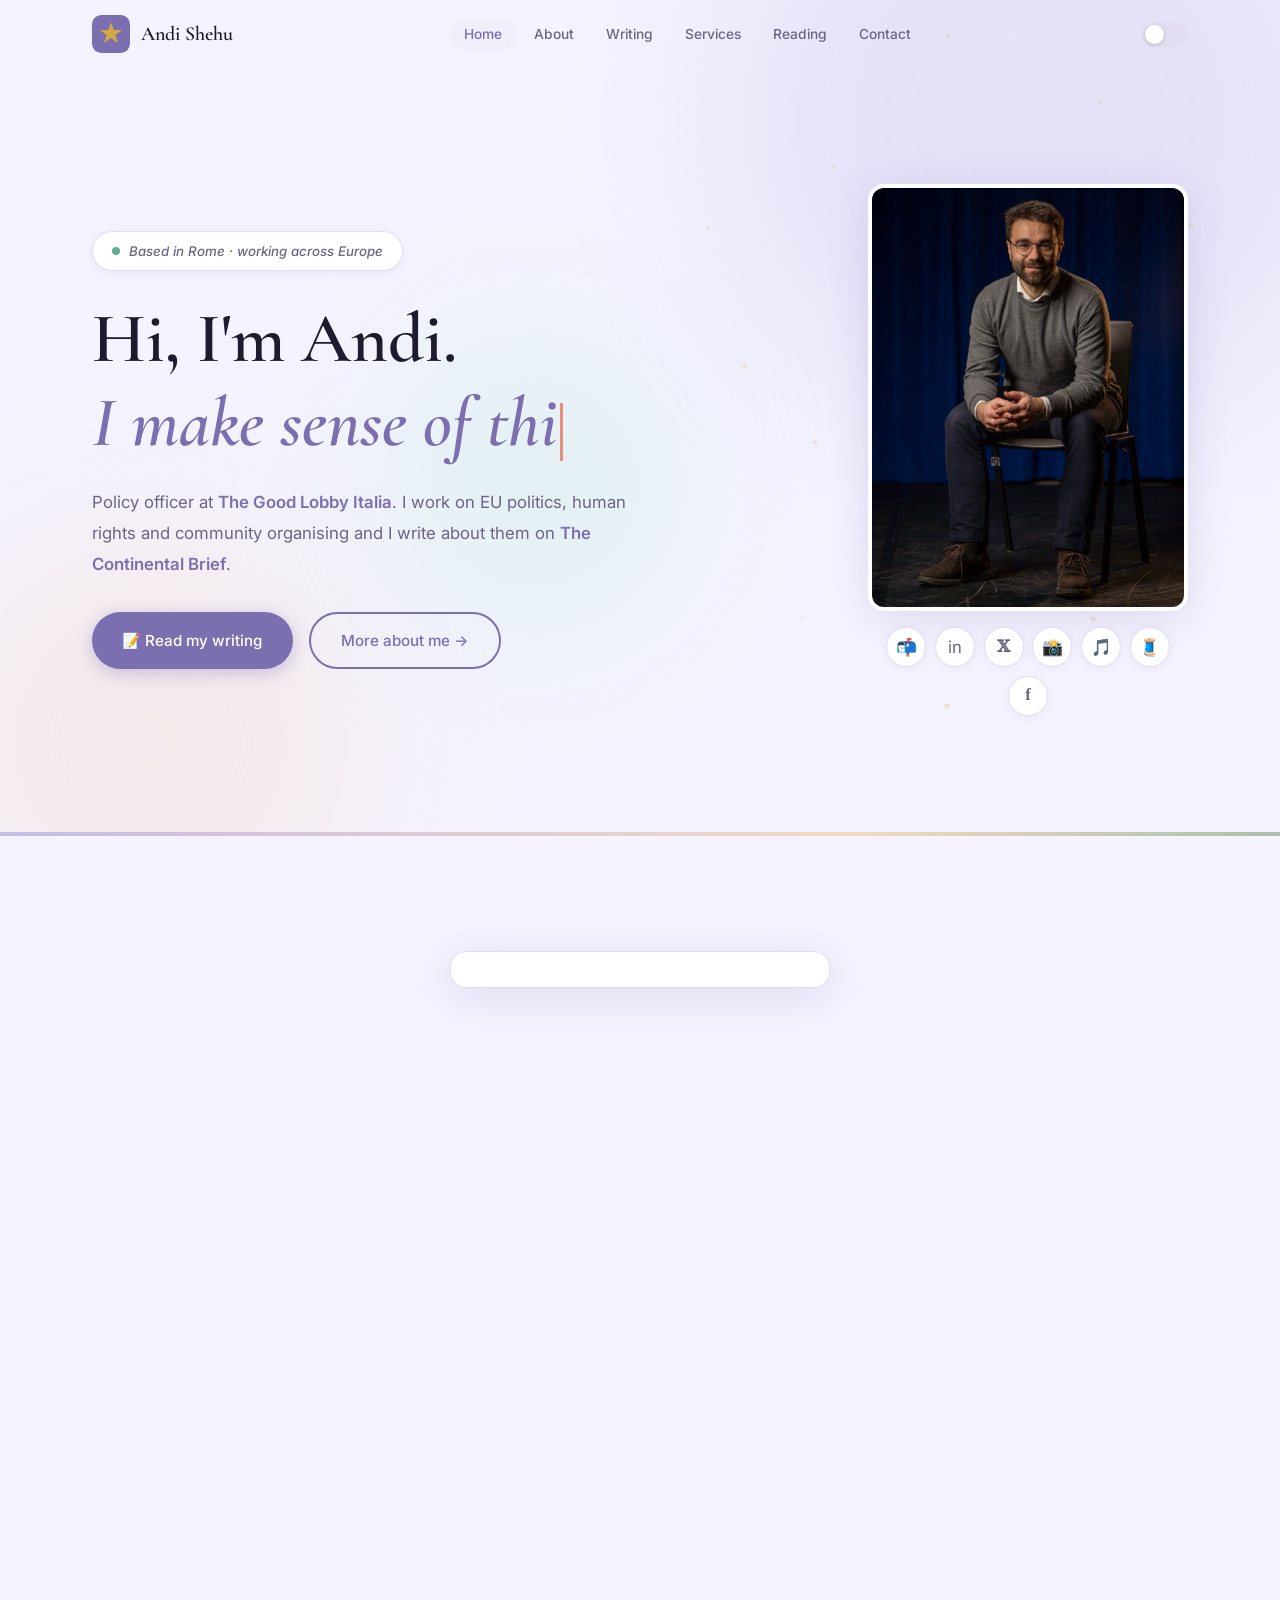
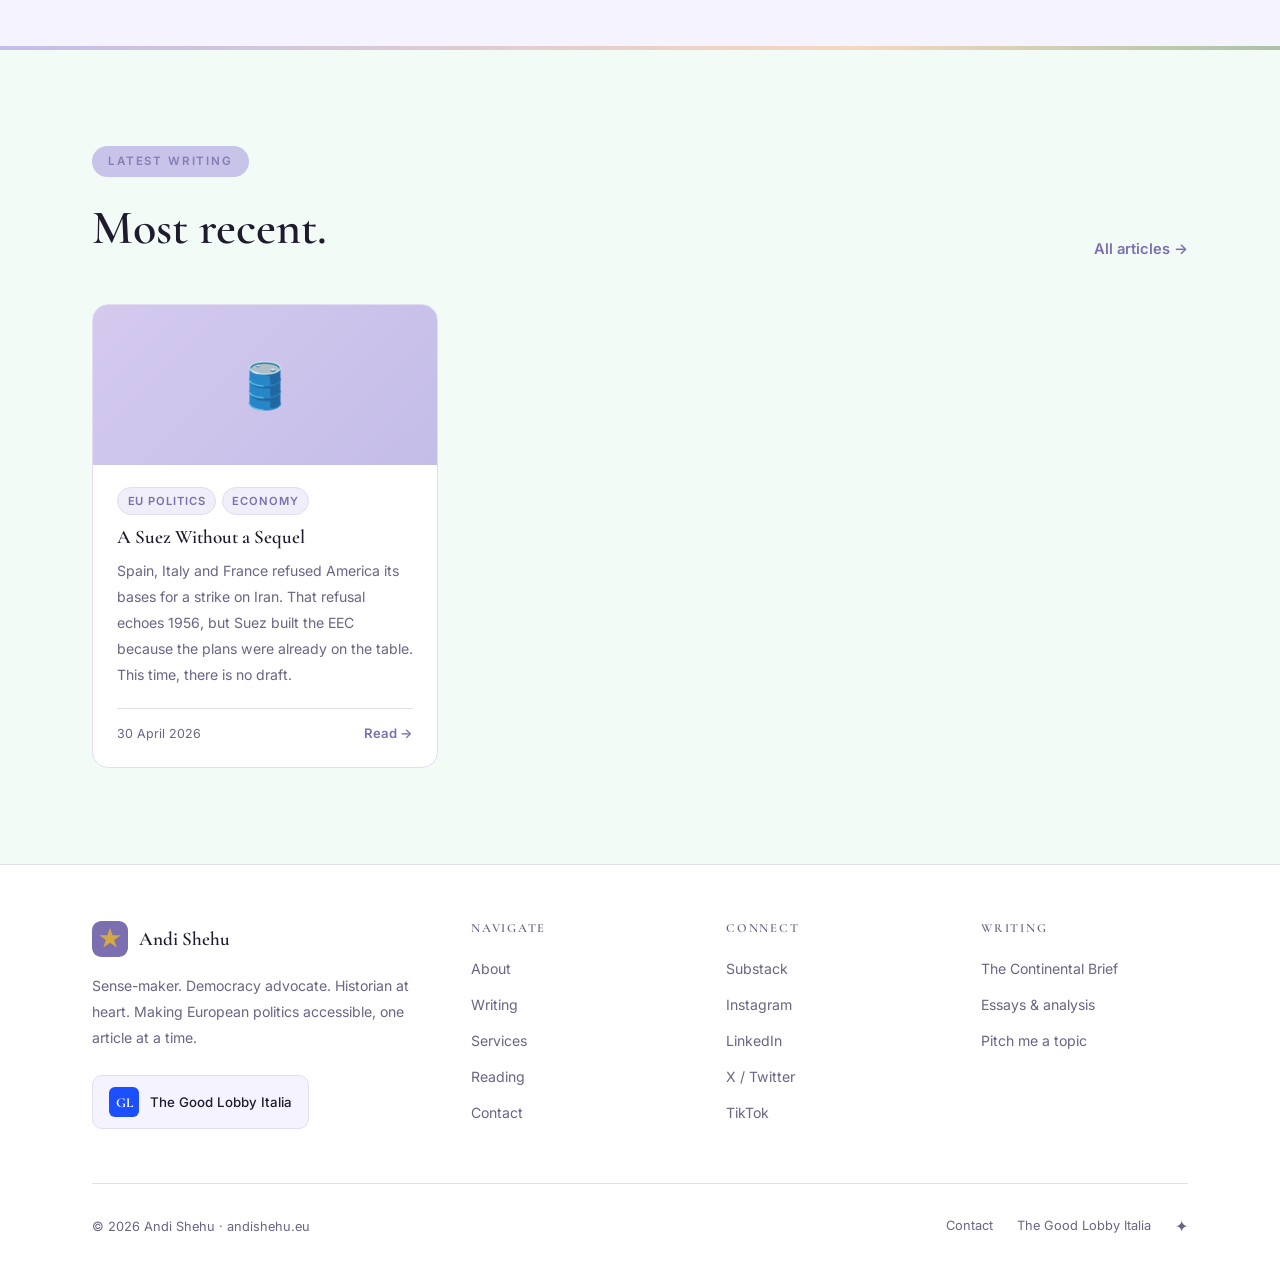
==== commit 331832e6: "Add files via upload" ====
--- a/index.html
+++ b/index.html
@@ -3,10 +3,10 @@
 <head>
     <meta charset="UTF-8">
     <meta name="viewport" content="width=device-width, initial-scale=1.0">
-    <title>Andi Shehu — Policy. Advocacy. Sense-making.</title>
-    <meta name="description" content="Policy and advocacy professional based in Rome. EU politics, human rights, community organising — and the art of making complex things understandable.">
-    <meta property="og:title" content="Andi Shehu — Policy. Advocacy. Sense-making.">
-    <meta property="og:description" content="Making sense of European politics, human rights, and democratic accountability.">
+    <title>Andi Shehu, Policy. Advocacy. Sense-making.</title>
+    <meta name="description" content="Policy and advocacy professional based in Rome. EU politics, human rights, community organising and the art of making complex things understandable.">
+    <meta property="og:title" content="Andi Shehu, Policy. Advocacy. Sense-making.">
+    <meta property="og:description" content="Making sense of European politics, human rights and democratic accountability.">
     <meta property="og:url" content="https://andishehu.eu">
     <meta name="twitter:card" content="summary_large_image">
 
@@ -14,6 +14,7 @@
     <link rel="preconnect" href="https://fonts.gstatic.com" crossorigin>
     <link href="https://fonts.googleapis.com/css2?family=Cormorant+Garamond:ital,wght@0,400;0,500;0,600;0,700;1,400;1,600&family=Inter:wght@300;400;500;600&display=swap" rel="stylesheet">
     <link rel="stylesheet" href="styles.css">
+    <link rel="icon" type="image/svg+xml" href="favicon.svg">
 
     <style>
     /* Page-specific: home */
@@ -57,12 +58,14 @@
     .hero-desc { font-size: 1.05rem; max-width: 540px; margin-bottom: 2rem; line-height: 1.85; }
     .hero-ctas { display: flex; gap: 1rem; flex-wrap: wrap; }
 
+    .hero-photo-col { margin-left: auto; max-width: 320px; width: 100%; }
     .hero-photo {
-        width: 100%; max-width: 320px; aspect-ratio: 3/4; margin-left: auto;
+        width: 100%; aspect-ratio: 3/4;
         border-radius: var(--radius); overflow: hidden;
         box-shadow: var(--shadow-lg); border: 4px solid var(--surface);
     }
     .hero-photo img { width: 100%; height: 100%; object-fit: cover; display: block; }
+    .hero-photo-col .hero-socials { margin-top: 1rem; }
 
     /* Latest articles section */
     #latest { background: var(--bg-blog); }
@@ -73,7 +76,7 @@
 
     @media (max-width: 768px) {
         .hero-grid { grid-template-columns: 1fr; gap: 2.5rem; }
-        .hero-photo { max-width: 240px; margin: 0 auto; }
+        .hero-photo-col { max-width: 240px; margin: 0 auto; }
     }
     </style>
 </head>
@@ -83,7 +86,7 @@
 <nav id="navbar" class="site-nav">
     <div class="nav-inner">
         <a href="index.html" class="nav-logo">
-            <div class="nav-logo-mark">AS</div>
+            <div class="nav-logo-mark"><svg viewBox="0 0 64 64" aria-hidden="true"><rect class="logo-bg" width="64" height="64" rx="14"/><path class="logo-star" d="M32 12 L36.7 25.4 L51 25.4 L39.4 33.7 L43.9 47 L32 38.8 L20.1 47 L24.6 33.7 L13 25.4 L27.3 25.4 Z"/></svg></div>
             <span class="nav-logo-text">Andi Shehu</span>
         </a>
         <ul class="nav-links">
@@ -137,7 +140,7 @@
                 </h1>
                 <p class="hero-desc">
                     Policy officer at <a href="https://www.thegoodlobby.it/" target="_blank" rel="noopener" style="color:var(--primary);font-weight:600;">The Good Lobby Italia</a>.
-                    I work on EU politics, human rights and community organising — and I write about them on
+                    I work on EU politics, human rights and community organising and I write about them on
                     <a href="https://substack.com/@shehuandi" target="_blank" rel="noopener" style="color:var(--primary);font-weight:600;">The Continental Brief</a>.
                 </p>
                 <div class="hero-ctas">
@@ -145,8 +148,19 @@
                     <a href="about.html" class="btn btn-outline">More about me →</a>
                 </div>
             </div>
-            <div class="hero-photo fade-in">
-                <img src="Photo/Foto Profilo.jpg" alt="Andi Shehu" loading="lazy">
+            <div class="hero-photo-col fade-in">
+                <div class="hero-photo">
+                    <img src="Photo/Foto Profilo.jpg" alt="Andi Shehu" loading="lazy">
+                </div>
+                <div class="hero-socials">
+                    <a href="https://substack.com/@shehuandi" target="_blank" rel="noopener" title="Substack" aria-label="Substack">📬</a>
+                    <a href="https://linkedin.com/in/inandishehu/" target="_blank" rel="noopener" title="LinkedIn" aria-label="LinkedIn">in</a>
+                    <a href="https://x.com/AndShehu" target="_blank" rel="noopener" title="X / Twitter" aria-label="X" style="font-family:serif;font-weight:700;">𝕏</a>
+                    <a href="https://www.instagram.com/sheh.andi/" target="_blank" rel="noopener" title="Instagram" aria-label="Instagram">📸</a>
+                    <a href="https://www.tiktok.com/@andishehu670" target="_blank" rel="noopener" title="TikTok" aria-label="TikTok">🎵</a>
+                    <a href="https://www.threads.com/@sheh.andi" target="_blank" rel="noopener" title="Threads" aria-label="Threads">🧵</a>
+                    <a href="https://www.facebook.com/shehu.and" target="_blank" rel="noopener" title="Facebook" aria-label="Facebook" style="font-family:serif;font-weight:700;">f</a>
+                </div>
             </div>
         </div>
     </div>
@@ -167,7 +181,7 @@
                 <span class="nav-card-arrow">↗</span>
                 <div class="nav-card-icon">👤</div>
                 <h3>About</h3>
-                <p>Mission, story, expertise — and why a chemist ended up doing this.</p>
+                <p>Mission, story, expertise and why a chemist ended up doing this.</p>
             </a>
             <a href="writing.html" class="nav-card fade-in">
                 <span class="nav-card-arrow">↗</span>
@@ -185,7 +199,7 @@
                 <span class="nav-card-arrow">↗</span>
                 <div class="nav-card-icon">📚</div>
                 <h3>Reading</h3>
-                <p>What's on my shelf right now — books, articles, comics. Recommendations included.</p>
+                <p>What's on my shelf right now, books, articles, comics. Recommendations included.</p>
             </a>
             <a href="contact.html" class="nav-card fade-in">
                 <span class="nav-card-arrow">↗</span>
@@ -227,7 +241,7 @@
         <div class="footer-grid">
             <div class="footer-brand">
                 <div style="display:flex;align-items:center;gap:0.7rem;">
-                    <div class="nav-logo-mark" style="width:36px;height:36px;font-size:1.1rem;">AS</div>
+                    <div class="nav-logo-mark" style="width:36px;height:36px;"><svg viewBox="0 0 64 64" aria-hidden="true"><rect class="logo-bg" width="64" height="64" rx="14"/><path class="logo-star" d="M32 12 L36.7 25.4 L51 25.4 L39.4 33.7 L43.9 47 L32 38.8 L20.1 47 L24.6 33.7 L13 25.4 L27.3 25.4 Z"/></svg></div>
                     <span style="font-family:'Cormorant Garamond',serif;font-size:1.2rem;font-weight:600;color:var(--text);">Andi Shehu</span>
                 </div>
                 <p>Sense-maker. Democracy advocate. Historian at heart. Making European politics accessible, one article at a time.</p>
@@ -320,7 +334,7 @@
         const sorted = articles.slice().sort((a,b) => new Date(b.date) - new Date(a.date));
         const top = sorted.slice(0, 3);
         if (!top.length) {
-            list.innerHTML = '<div class="no-results"><span class="no-results-emoji">📭</span><p>No articles yet — first one coming soon!</p></div>';
+            list.innerHTML = '<div class="no-results"><span class="no-results-emoji">📭</span><p>No articles yet, first one coming soon!</p></div>';
             return;
         }
         list.innerHTML = top.map(a => {
--- a/styles.css
+++ b/styles.css
@@ -141,12 +141,15 @@
 }
 .nav-logo { display: flex; align-items: center; gap: 0.7rem; cursor: pointer; user-select: none; }
 .nav-logo-mark {
-    width: 38px; height: 38px; background: var(--primary); border-radius: 9px;
-    display: flex; align-items: center; justify-content: center;
-    color: white; font-family: 'Cormorant Garamond', serif; font-size: 1.2rem; font-weight: 700;
-    transition: transform 0.35s, background 0.35s;
-}
-.nav-logo:hover .nav-logo-mark { transform: rotate(12deg) scale(1.12); background: var(--accent); }
+    width: 38px; height: 38px; border-radius: 9px;
+    overflow: hidden; flex-shrink: 0;
+    transition: transform 0.35s;
+}
+.nav-logo-mark svg { width: 100%; height: 100%; display: block; }
+.nav-logo-mark .logo-bg   { fill: var(--primary); transition: fill 0.35s; }
+.nav-logo-mark .logo-star { fill: var(--gold); }
+.nav-logo:hover .nav-logo-mark .logo-bg { fill: var(--accent); }
+.nav-logo:hover .nav-logo-mark { transform: rotate(12deg) scale(1.12); }
 .nav-logo-text { font-family: 'Cormorant Garamond', serif; font-size: 1.25rem; font-weight: 600; color: var(--text); }
 .nav-links { display: flex; align-items: center; gap: 0.1rem; list-style: none; }
 .nav-links a {
@@ -305,6 +308,32 @@
 }
 .toast.show { transform: translateX(-50%) translateY(0); }
 
+/* ---------- Hero socials (compact icon row) ---------- */
+.hero-socials { display: flex; justify-content: center; gap: 0.55rem; margin-top: 1.2rem; flex-wrap: wrap; }
+.hero-socials a {
+    width: 40px; height: 40px; border-radius: 50%;
+    display: flex; align-items: center; justify-content: center;
+    background: var(--surface); border: 1px solid var(--border);
+    font-size: 1.05rem; transition: all 0.25s; box-shadow: var(--shadow-sm);
+    color: var(--text-muted);
+}
+.hero-socials a:hover {
+    transform: translateY(-3px) scale(1.08);
+    border-color: var(--primary); color: var(--primary);
+    box-shadow: var(--shadow-md);
+}
+
+/* ---------- Article hero image ---------- */
+.article-hero-image { margin: 0 0 2.5rem; }
+.article-hero-image img {
+    width: 100%; height: auto; display: block;
+    border-radius: var(--radius-sm); box-shadow: var(--shadow-md);
+}
+.article-hero-caption {
+    font-size: 0.82rem; color: var(--text-muted); font-style: italic;
+    margin-top: 0.7rem; text-align: center; line-height: 1.5;
+}
+
 /* ---------- Tags / chips ---------- */
 .tag {
     display: inline-block; padding: 0.38rem 1rem; border-radius: var(--radius-full);
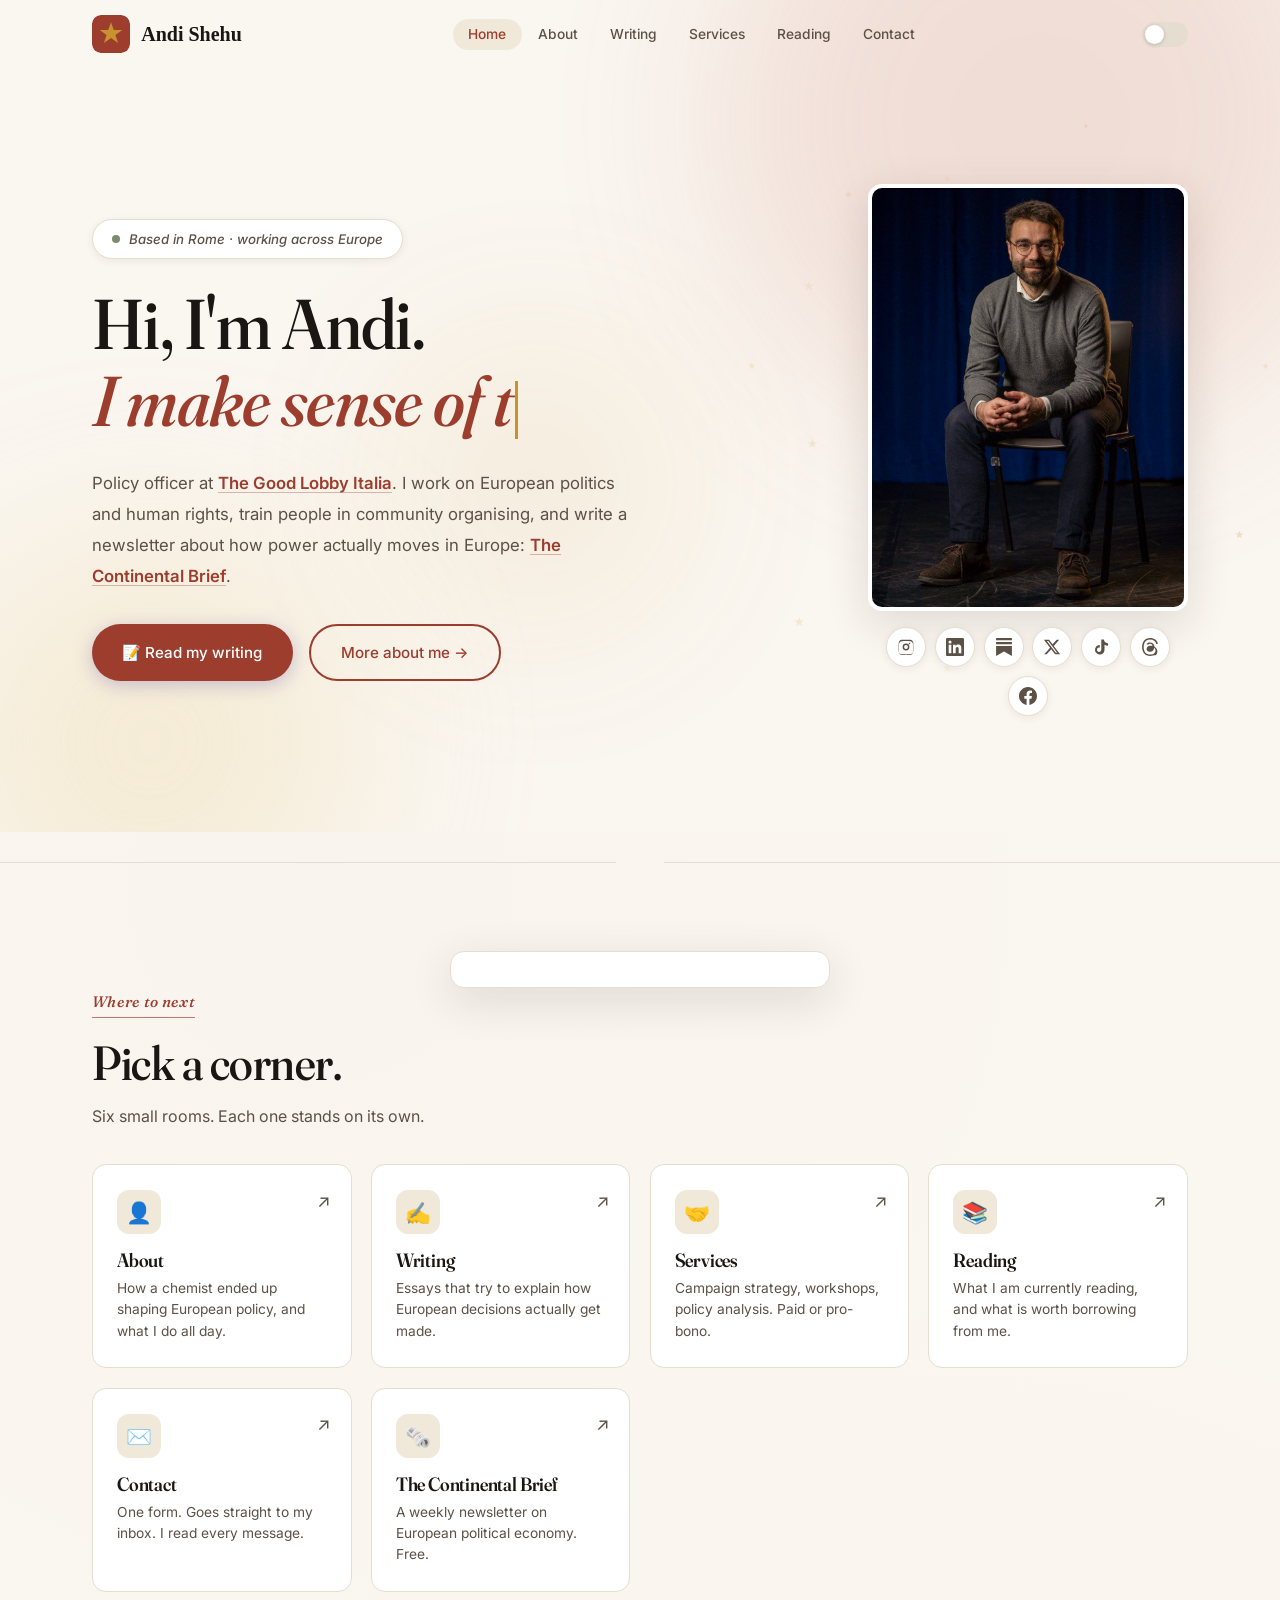
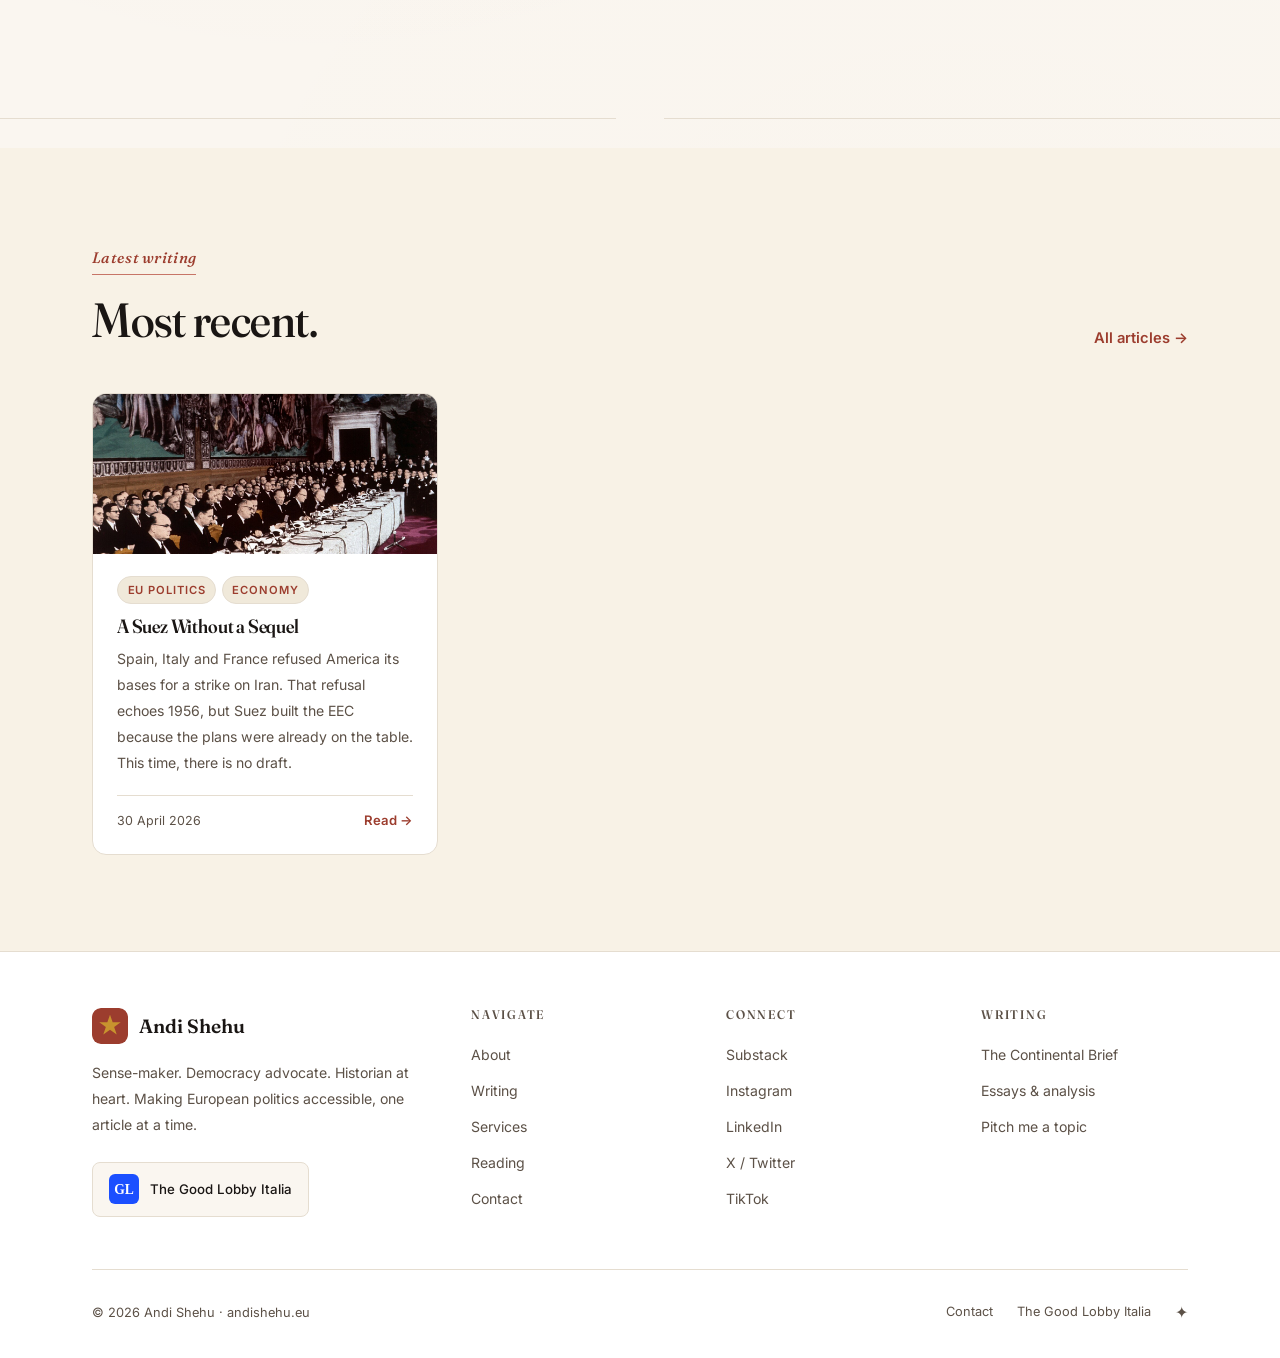
==== commit 80452509: "Add files via upload" ====
--- a/index.html
+++ b/index.html
@@ -12,7 +12,7 @@
 
     <link rel="preconnect" href="https://fonts.googleapis.com">
     <link rel="preconnect" href="https://fonts.gstatic.com" crossorigin>
-    <link href="https://fonts.googleapis.com/css2?family=Cormorant+Garamond:ital,wght@0,400;0,500;0,600;0,700;1,400;1,600&family=Inter:wght@300;400;500;600&display=swap" rel="stylesheet">
+    <link href="https://fonts.googleapis.com/css2?family=Fraunces:ital,opsz,wght,SOFT@0,9..144,300..700,30..100;1,9..144,300..700,30..100&family=Inter:wght@300;400;500;600&display=swap" rel="stylesheet">
     <link rel="stylesheet" href="styles.css">
     <link rel="icon" type="image/svg+xml" href="favicon.svg">
 
@@ -29,9 +29,9 @@
         position: absolute; border-radius: 50%;
         filter: blur(90px); opacity: 0.32; animation: float 9s ease-in-out infinite;
     }
-    .hero-blob:nth-child(1) { width: 640px; height: 640px; background: var(--primary-light); top: -200px; right: -80px; }
-    .hero-blob:nth-child(2) { width: 420px; height: 420px; background: var(--accent-warm); bottom: -120px; left: -60px; animation-delay: 3s; }
-    .hero-blob:nth-child(3) { width: 300px; height: 300px; background: #B5EAD7; top: 40%; left: 30%; animation-delay: 5.5s; }
+    .hero-blob:nth-child(1) { width: 640px; height: 640px; background: var(--primary-light); top: -200px; right: -80px; opacity: 0.18; }
+    .hero-blob:nth-child(2) { width: 420px; height: 420px; background: var(--accent-warm); bottom: -120px; left: -60px; animation-delay: 3s; opacity: 0.36; }
+    .hero-blob:nth-child(3) { width: 300px; height: 300px; background: var(--accent); top: 40%; left: 30%; animation-delay: 5.5s; opacity: 0.10; }
     @keyframes float { 0%,100% { transform: translateY(0) scale(1); } 50% { transform: translateY(-20px) scale(1.04); } }
     #starsCanvas { position: absolute; inset: 0; width: 100%; height: 100%; pointer-events: none; }
 
@@ -140,7 +140,7 @@
                 </h1>
                 <p class="hero-desc">
                     Policy officer at <a href="https://www.thegoodlobby.it/" target="_blank" rel="noopener" style="color:var(--primary);font-weight:600;">The Good Lobby Italia</a>.
-                    I work on EU politics, human rights and community organising and I write about them on
+                    I work on European politics and human rights, train people in community organising, and write a newsletter about how power actually moves in Europe:
                     <a href="https://substack.com/@shehuandi" target="_blank" rel="noopener" style="color:var(--primary);font-weight:600;">The Continental Brief</a>.
                 </p>
                 <div class="hero-ctas">
@@ -153,13 +153,27 @@
                     <img src="Photo/Foto Profilo.jpg" alt="Andi Shehu" loading="lazy">
                 </div>
                 <div class="hero-socials">
-                    <a href="https://substack.com/@shehuandi" target="_blank" rel="noopener" title="Substack" aria-label="Substack">📬</a>
-                    <a href="https://linkedin.com/in/inandishehu/" target="_blank" rel="noopener" title="LinkedIn" aria-label="LinkedIn">in</a>
-                    <a href="https://x.com/AndShehu" target="_blank" rel="noopener" title="X / Twitter" aria-label="X" style="font-family:serif;font-weight:700;">𝕏</a>
-                    <a href="https://www.instagram.com/sheh.andi/" target="_blank" rel="noopener" title="Instagram" aria-label="Instagram">📸</a>
-                    <a href="https://www.tiktok.com/@andishehu670" target="_blank" rel="noopener" title="TikTok" aria-label="TikTok">🎵</a>
-                    <a href="https://www.threads.com/@sheh.andi" target="_blank" rel="noopener" title="Threads" aria-label="Threads">🧵</a>
-                    <a href="https://www.facebook.com/shehu.and" target="_blank" rel="noopener" title="Facebook" aria-label="Facebook" style="font-family:serif;font-weight:700;">f</a>
+                    <a href="https://www.instagram.com/sheh.andi/" target="_blank" rel="noopener" title="Instagram" aria-label="Instagram" data-brand="ig">
+                        <svg viewBox="0 0 24 24" fill="currentColor" aria-hidden="true"><path d="M12 2.2c3.2 0 3.6 0 4.8.07 1.17.05 1.8.25 2.22.42.56.22.96.48 1.38.9.42.42.68.82.9 1.38.17.42.37 1.05.42 2.22.06 1.27.07 1.65.07 4.85s0 3.58-.07 4.85c-.05 1.17-.25 1.8-.42 2.22-.22.56-.48.96-.9 1.38-.42.42-.82.68-1.38.9-.42.17-1.05.37-2.22.42-1.27.06-1.65.07-4.85.07s-3.58 0-4.85-.07c-1.17-.05-1.8-.25-2.22-.42-.56-.22-.96-.48-1.38-.9-.42-.42-.68-.82-.9-1.38-.17-.42-.37-1.05-.42-2.22C2.21 15.6 2.2 15.2 2.2 12s0-3.58.07-4.85c.05-1.17.25-1.8.42-2.22.22-.56.48-.96.9-1.38.42-.42.82-.68 1.38-.9.42-.17 1.05-.37 2.22-.42C8.42 2.21 8.8 2.2 12 2.2zm0 1.95c-3.15 0-3.5 0-4.74.07-1.07.05-1.65.23-2.04.38-.51.2-.88.44-1.26.82-.38.38-.62.75-.82 1.26-.15.39-.33.97-.38 2.04-.05 1.24-.07 1.59-.07 4.74s0 3.5.07 4.74c.05 1.07.23 1.65.38 2.04.2.51.44.88.82 1.26.38.38.75.62 1.26.82.39.15.97.33 2.04.38 1.24.05 1.59.07 4.74.07s3.5 0 4.74-.07c1.07-.05 1.65-.23 2.04-.38.51-.2.88-.44 1.26-.82.38-.38.62-.75.82-1.26.15-.39.33-.97.38-2.04.05-1.24.07-1.59.07-4.74s0-3.5-.07-4.74c-.05-1.07-.23-1.65-.38-2.04-.2-.51-.44-.88-.82-1.26-.38-.38-.75-.62-1.26-.82-.39-.15-.97-.33-2.04-.38-1.24-.05-1.59-.07-4.74-.07zm0 3.32a4.53 4.53 0 1 1 0 9.06 4.53 4.53 0 0 1 0-9.06zm0 1.95a2.58 2.58 0 1 0 0 5.16 2.58 2.58 0 0 0 0-5.16zm5.74-2.17a1.06 1.06 0 1 1-2.12 0 1.06 1.06 0 0 1 2.12 0z"/></svg>
+                    </a>
+                    <a href="https://linkedin.com/in/inandishehu/" target="_blank" rel="noopener" title="LinkedIn" aria-label="LinkedIn" data-brand="li">
+                        <svg viewBox="0 0 24 24" fill="currentColor" aria-hidden="true"><path d="M20.45 20.45h-3.55v-5.57c0-1.33-.03-3.04-1.85-3.04-1.85 0-2.13 1.45-2.13 2.94v5.67H9.36V9h3.41v1.56h.05c.48-.9 1.64-1.85 3.37-1.85 3.6 0 4.26 2.37 4.26 5.45v6.29zM5.34 7.43a2.06 2.06 0 1 1 0-4.12 2.06 2.06 0 0 1 0 4.12zM7.12 20.45H3.56V9h3.56v11.45zM22.22 0H1.77C.79 0 0 .77 0 1.72v20.56C0 23.23.79 24 1.77 24h20.45c.98 0 1.78-.77 1.78-1.72V1.72C24 .77 23.2 0 22.22 0z"/></svg>
+                    </a>
+                    <a href="https://substack.com/@shehuandi" target="_blank" rel="noopener" title="Substack" aria-label="Substack" data-brand="ss">
+                        <svg viewBox="0 0 24 24" fill="currentColor" aria-hidden="true"><path d="M22.539 8.242H1.46V5.406h21.08v2.836zM1.46 10.812V24L12 18.11 22.539 24V10.812H1.46zM22.539 0H1.46v2.836h21.08V0z"/></svg>
+                    </a>
+                    <a href="https://x.com/AndShehu" target="_blank" rel="noopener" title="X / Twitter" aria-label="X" data-brand="x">
+                        <svg viewBox="0 0 24 24" fill="currentColor" aria-hidden="true"><path d="M18.244 2.25h3.308l-7.227 8.26 8.502 11.24H16.17l-5.214-6.817L4.99 21.75H1.68l7.73-8.835L1.254 2.25H8.08l4.713 6.231zm-1.161 17.52h1.833L7.084 4.126H5.117z"/></svg>
+                    </a>
+                    <a href="https://www.tiktok.com/@andishehu670" target="_blank" rel="noopener" title="TikTok" aria-label="TikTok" data-brand="tt">
+                        <svg viewBox="0 0 24 24" fill="currentColor" aria-hidden="true"><path d="M19.59 6.69a4.83 4.83 0 0 1-3.77-4.25V2h-3.45v13.67a2.89 2.89 0 0 1-5.2 1.74 2.89 2.89 0 0 1 2.31-4.64 2.93 2.93 0 0 1 .88.13V9.4a6.84 6.84 0 0 0-1-.05A6.33 6.33 0 0 0 5.8 20.1a6.34 6.34 0 0 0 10.86-4.43V8.93a8.16 8.16 0 0 0 4.77 1.52V7a4.85 4.85 0 0 1-1.84-.31z"/></svg>
+                    </a>
+                    <a href="https://www.threads.com/@sheh.andi" target="_blank" rel="noopener" title="Threads" aria-label="Threads" data-brand="th">
+                        <svg viewBox="0 0 24 24" fill="currentColor" aria-hidden="true"><path d="M12.186 24h-.007c-3.581-.024-6.334-1.205-8.184-3.509C2.35 18.44 1.5 15.586 1.472 12.01v-.017c.03-3.579.879-6.43 2.525-8.482C5.845 1.205 8.6.024 12.18 0h.014c2.746.02 5.043.725 6.826 2.098 1.677 1.29 2.858 3.13 3.509 5.467l-2.04.569c-1.104-3.96-3.898-5.984-8.304-6.015-2.91.022-5.11.936-6.54 2.717-1.34 1.667-2.03 4.077-2.057 7.166.027 3.09.717 5.5 2.057 7.167 1.43 1.781 3.63 2.695 6.54 2.717 2.623-.02 4.358-.631 5.8-2.045 1.647-1.613 1.618-3.593 1.09-4.798-.31-.71-.873-1.3-1.634-1.75-.192 1.352-.622 2.446-1.284 3.272-.886 1.102-2.14 1.704-3.73 1.79-1.202.065-2.361-.218-3.259-.801-1.063-.689-1.685-1.74-1.752-2.964-.065-1.19.408-2.285 1.33-3.082.88-.76 2.119-1.207 3.583-1.291a13.853 13.853 0 0 1 3.02.142c-.126-.742-.375-1.332-.75-1.757-.513-.586-1.308-.883-2.359-.89h-.029c-.844 0-1.992.232-2.721 1.32L7.27 8.094c.98-1.46 2.568-2.26 4.71-2.26h.044c3.59.022 5.726 2.198 5.937 5.953.114.063.228.13.34.196 1.535.913 2.665 2.302 3.207 3.92.728 2.224.262 5.064-1.97 7.236C17.797 22.93 15.32 23.972 12.186 24z"/></svg>
+                    </a>
+                    <a href="https://www.facebook.com/shehu.and" target="_blank" rel="noopener" title="Facebook" aria-label="Facebook" data-brand="fb">
+                        <svg viewBox="0 0 24 24" fill="currentColor" aria-hidden="true"><path d="M24 12.073c0-6.627-5.373-12-12-12S0 5.446 0 12.073C0 18.06 4.388 23.027 10.125 23.927v-8.385H7.078V12.07h3.047V9.43c0-3.007 1.792-4.668 4.533-4.668 1.312 0 2.686.235 2.686.235v2.953H15.83c-1.491 0-1.956.925-1.956 1.875v2.25h3.328l-.532 3.47h-2.796v8.385C19.612 23.027 24 18.062 24 12.073z"/></svg>
+                    </a>
                 </div>
             </div>
         </div>
@@ -174,44 +188,44 @@
         <span class="section-label fade-in">Where to next</span>
         <h2 class="fade-in" style="margin-bottom:0.75rem;">Pick a corner.</h2>
         <p class="fade-in" style="margin-bottom:0;max-width:560px;">
-            The site is split into a few small rooms. Open the one that interests you.
+            Six small rooms. Each one stands on its own.
         </p>
         <div class="nav-cards">
             <a href="about.html" class="nav-card fade-in">
                 <span class="nav-card-arrow">↗</span>
                 <div class="nav-card-icon">👤</div>
                 <h3>About</h3>
-                <p>Mission, story, expertise and why a chemist ended up doing this.</p>
+                <p>How a chemist ended up shaping European policy, and what I do all day.</p>
             </a>
             <a href="writing.html" class="nav-card fade-in">
                 <span class="nav-card-arrow">↗</span>
                 <div class="nav-card-icon">✍️</div>
                 <h3>Writing</h3>
-                <p>Essays and analysis on European politics, economy and democracy.</p>
+                <p>Essays that try to explain how European decisions actually get made.</p>
             </a>
             <a href="services.html" class="nav-card fade-in">
                 <span class="nav-card-arrow">↗</span>
                 <div class="nav-card-icon">🤝</div>
                 <h3>Services</h3>
-                <p>Campaign strategy, workshops, policy analysis. Fee-based or pro-bono.</p>
+                <p>Campaign strategy, workshops, policy analysis. Paid or pro-bono.</p>
             </a>
             <a href="reading.html" class="nav-card fade-in">
                 <span class="nav-card-arrow">↗</span>
                 <div class="nav-card-icon">📚</div>
                 <h3>Reading</h3>
-                <p>What's on my shelf right now, books, articles, comics. Recommendations included.</p>
+                <p>What I am currently reading, and what is worth borrowing from me.</p>
             </a>
             <a href="contact.html" class="nav-card fade-in">
                 <span class="nav-card-arrow">↗</span>
                 <div class="nav-card-icon">✉️</div>
                 <h3>Contact</h3>
-                <p>One form, sent straight to my inbox. Plus everywhere else you can find me.</p>
+                <p>One form. Goes straight to my inbox. I read every message.</p>
             </a>
             <a href="https://substack.com/@shehuandi" target="_blank" rel="noopener" class="nav-card fade-in">
                 <span class="nav-card-arrow">↗</span>
                 <div class="nav-card-icon">🗞️</div>
                 <h3>The Continental Brief</h3>
-                <p>My Substack newsletter. EU politics and political economy, made sense of.</p>
+                <p>A weekly newsletter on European political economy. Free.</p>
             </a>
         </div>
     </div>
@@ -242,7 +256,7 @@
             <div class="footer-brand">
                 <div style="display:flex;align-items:center;gap:0.7rem;">
                     <div class="nav-logo-mark" style="width:36px;height:36px;"><svg viewBox="0 0 64 64" aria-hidden="true"><rect class="logo-bg" width="64" height="64" rx="14"/><path class="logo-star" d="M32 12 L36.7 25.4 L51 25.4 L39.4 33.7 L43.9 47 L32 38.8 L20.1 47 L24.6 33.7 L13 25.4 L27.3 25.4 Z"/></svg></div>
-                    <span style="font-family:'Cormorant Garamond',serif;font-size:1.2rem;font-weight:600;color:var(--text);">Andi Shehu</span>
+                    <span style="font-family:'Fraunces','Cormorant Garamond',Georgia,serif;font-size:1.2rem;font-weight:600;color:var(--text);">Andi Shehu</span>
                 </div>
                 <p>Sense-maker. Democracy advocate. Historian at heart. Making European politics accessible, one article at a time.</p>
                 <a href="https://www.thegoodlobby.it/" target="_blank" rel="noopener" class="tgl-badge">
@@ -341,9 +355,12 @@
             const href = a.external_url ? a.external_url : `article.html?slug=${encodeURIComponent(a.slug)}`;
             const target = a.external_url ? ' target="_blank" rel="noopener"' : '';
             const tags = (a.tags || []).map(t => `<span class="article-tag">${t.replace(/-/g,' ')}</span>`).join('');
+            const thumb = a.hero_image
+                ? `<div class="article-card-img has-photo"><img src="${a.hero_image}" alt="${(a.title || '').replace(/"/g,'&quot;')}" loading="lazy"></div>`
+                : `<div class="article-card-img ${a.color || 'lav'}">${a.emoji || '📝'}</div>`;
             return `
                 <a class="article-card fade-in" href="${href}"${target}>
-                    <div class="article-card-img ${a.color || 'lav'}">${a.emoji || '📝'}</div>
+                    ${thumb}
                     <div class="article-card-body">
                         <div class="article-card-tags">${tags}</div>
                         <h3>${a.title}</h3>
--- a/styles.css
+++ b/styles.css
@@ -6,53 +6,53 @@
 html { scroll-behavior: smooth; overflow-x: hidden; }
 
 :root {
-    --bg:          #F5F3FF;
-    --bg-about:    #FFF9F5;
-    --bg-blog:     #F3FBF7;
-    --bg-mission:  #F3F5FF;
-    --bg-services: #FFF6F2;
-    --bg-reading:  #FFFDF3;
-    --bg-contact:  #F3F8FF;
+    /* Marginalian-inspired cream + brick + ochre palette */
+    --bg:          #FAF6F0;
+    --bg-about:    #F5EFE3;
+    --bg-blog:     #F8F2E6;
+    --bg-services: #F4ECDB;
+    --bg-reading:  #FBF6E8;
+    --bg-contact:  #F3EEE2;
     --surface:     #FFFFFF;
-    --surface-alt: #F0EEF8;
-    --primary:     #7C6FAF;
-    --primary-light:#C4BDE8;
-    --primary-dark: #5A4E8A;
-    --secondary:   #5FAD90;
-    --accent:      #E8907B;
-    --accent-warm: #F5D8C0;
-    --gold:        #D4A843;
-    --text:        #1E1B2E;
-    --text-muted:  #6B6484;
-    --border:      #E2DDF0;
-    --shadow-sm:   0 2px 8px rgba(124,111,175,0.10);
-    --shadow-md:   0 4px 20px rgba(124,111,175,0.15);
-    --shadow-lg:   0 8px 40px rgba(124,111,175,0.20);
-    --radius:      16px;
-    --radius-sm:   10px;
+    --surface-alt: #F0E9DA;
+    --primary:     #9C3D2E;
+    --primary-light:#C77567;
+    --primary-dark: #7B2E22;
+    --secondary:   #7A8B6E;
+    --accent:      #C8932E;
+    --accent-warm: #EDD9A8;
+    --gold:        #C8932E;
+    --text:        #1A1614;
+    --text-muted:  #5C5147;
+    --border:      #E5DDD0;
+    --shadow-sm:   0 2px 8px rgba(60,40,30,0.07);
+    --shadow-md:   0 6px 22px rgba(60,40,30,0.10);
+    --shadow-lg:   0 12px 44px rgba(60,40,30,0.14);
+    --radius:      14px;
+    --radius-sm:   8px;
     --radius-full: 9999px;
     --transition:  0.3s cubic-bezier(0.4,0,0.2,1);
     --nav-height:  68px;
 }
 [data-theme="dark"] {
-    --bg:          #17132A;
-    --bg-about:    #1C1420;
-    --bg-blog:     #131C18;
-    --bg-mission:  #13152A;
-    --bg-services: #1C1513;
-    --bg-reading:  #1C1B13;
-    --bg-contact:  #131620;
-    --surface:     #251F3E;
-    --surface-alt: #2D2648;
-    --primary:     #A89DD4;
-    --primary-light:#C5BEEA;
-    --primary-dark: #8A7EC0;
-    --secondary:   #7EC8A4;
-    --accent:      #E8A598;
-    --accent-warm: #3D2E24;
-    --text:        #F0EDF8;
-    --text-muted:  #9D94B5;
-    --border:      #3D3458;
+    --bg:          #1A1614;
+    --bg-about:    #1F1916;
+    --bg-blog:     #1C1815;
+    --bg-services: #201813;
+    --bg-reading:  #1F1B14;
+    --bg-contact:  #1B1714;
+    --surface:     #261F1B;
+    --surface-alt: #2E2620;
+    --primary:     #D27767;
+    --primary-light:#E89D8E;
+    --primary-dark: #B85040;
+    --secondary:   #98A98C;
+    --accent:      #DEB87A;
+    --accent-warm: #4A3A22;
+    --gold:        #DEB87A;
+    --text:        #F4F0E8;
+    --text-muted:  #B0A89A;
+    --border:      #3D362F;
     --shadow-sm:   0 2px 8px rgba(0,0,0,0.30);
     --shadow-md:   0 4px 20px rgba(0,0,0,0.40);
     --shadow-lg:   0 8px 40px rgba(0,0,0,0.50);
@@ -65,36 +65,74 @@
     line-height: 1.7;
     transition: background var(--transition), color var(--transition);
     overflow-x: hidden;
-}
-h1,h2,h3,h4 { font-family: 'Cormorant Garamond', serif; line-height: 1.2; font-weight: 600; }
-h1 { font-size: clamp(2.6rem, 6vw, 5rem); }
-h2 { font-size: clamp(2rem, 4vw, 3rem); }
+    /* Subtle paper-like grain on cream backgrounds */
+    background-image:
+        radial-gradient(circle at 25% 30%, rgba(156,61,46,0.012) 0, transparent 40%),
+        radial-gradient(circle at 75% 70%, rgba(200,147,46,0.012) 0, transparent 40%);
+}
+h1,h2,h3,h4 {
+    font-family: 'Fraunces', 'Cormorant Garamond', Georgia, serif;
+    font-variation-settings: 'opsz' 144, 'SOFT' 30, 'WONK' 0;
+    line-height: 1.1;
+    font-weight: 600;
+    letter-spacing: -0.01em;
+    color: var(--text);
+}
+h1 { font-size: clamp(2.6rem, 6vw, 5rem); font-weight: 500; }
+h2 { font-size: clamp(2rem, 4vw, 3rem); font-weight: 500; }
 h3 { font-size: clamp(1.2rem, 2.5vw, 1.65rem); }
 p  { color: var(--text-muted); line-height: 1.85; }
 a  { text-decoration: none; color: inherit; }
 img { max-width: 100%; display: block; }
 
+/* Editorial link style: subtle underline that flows below the descender */
+.article-body a, .hero-desc a, .page-intro a {
+    color: var(--primary);
+    text-decoration: underline;
+    text-decoration-thickness: 1px;
+    text-underline-offset: 3px;
+    text-decoration-color: rgba(156,61,46,0.35);
+    transition: text-decoration-color 0.2s, color 0.2s;
+}
+.article-body a:hover, .hero-desc a:hover, .page-intro a:hover {
+    color: var(--primary-dark);
+    text-decoration-color: var(--primary);
+}
+
 .container { max-width: 1160px; margin: 0 auto; padding: 0 2rem; width: 100%; }
 .container-narrow { max-width: 760px; margin: 0 auto; padding: 0 2rem; width: 100%; }
 .section { padding: 96px 0; }
 .section-sm { padding: 60px 0; }
 
 .divider {
-    height: 4px;
-    background: linear-gradient(90deg, var(--primary-light), var(--accent-warm), var(--secondary), var(--primary-light));
-    background-size: 200% 100%;
-    animation: shimmer 4s linear infinite;
-}
-@keyframes shimmer { to { background-position: 200% 0; } }
+    position: relative; height: 60px;
+    display: flex; align-items: center; justify-content: center;
+}
+.divider::before, .divider::after {
+    content: ''; flex: 1; height: 1px; background: var(--border);
+}
+.divider::after { margin-left: 1.5rem; }
+.divider::before { margin-right: 1.5rem; }
+.divider-mark {
+    width: 12px; height: 12px; transform: rotate(45deg);
+    background: var(--accent); flex-shrink: 0;
+}
+/* Default ornament when no inner mark is provided */
+.divider::after, .divider::before { background: var(--border); }
 
 .section-label {
-    display: inline-block; font-size: 0.72rem; font-weight: 600;
-    letter-spacing: 0.16em; text-transform: uppercase;
-    color: var(--primary); background: var(--primary-light);
-    padding: 0.38rem 1rem; border-radius: var(--radius-full);
-    margin-bottom: 1.4rem; opacity: 0.9;
-}
-[data-theme="dark"] .section-label { background: rgba(168,157,212,0.18); }
+    display: inline-block;
+    font-family: 'Fraunces', 'Cormorant Garamond', Georgia, serif;
+    font-variation-settings: 'opsz' 18;
+    font-style: italic;
+    font-size: 0.95rem; font-weight: 500;
+    letter-spacing: 0.02em; text-transform: none;
+    color: var(--primary); background: transparent;
+    padding: 0; margin-bottom: 1.2rem; opacity: 1;
+    border-bottom: 1px solid var(--primary-light);
+    padding-bottom: 0.15rem;
+}
+[data-theme="dark"] .section-label { color: var(--primary); border-bottom-color: var(--primary-dark); }
 
 /* ---------- Buttons ---------- */
 .btn {
@@ -245,6 +283,12 @@
 .article-card-img.peach { background: linear-gradient(135deg, #F5D8C0, #F2C2AE); }
 .article-card-img.gold  { background: linear-gradient(135deg, #F5E5B0, #E8D480); }
 .article-card-img.sky   { background: linear-gradient(135deg, #BFD9F2, #D6EAF8); }
+.article-card-img.has-photo { padding: 0; overflow: hidden; }
+.article-card-img.has-photo img {
+    width: 100%; height: 100%; object-fit: cover; display: block;
+    transition: transform 0.5s ease;
+}
+.article-card:hover .article-card-img.has-photo img { transform: scale(1.05); }
 .article-card-body  { padding: 1.4rem 1.5rem; flex: 1; display: flex; flex-direction: column; }
 .article-card-tags  { display: flex; gap: 0.35rem; flex-wrap: wrap; margin-bottom: 0.7rem; }
 .article-tag {
@@ -308,20 +352,32 @@
 }
 .toast.show { transform: translateX(-50%) translateY(0); }
 
-/* ---------- Hero socials (compact icon row) ---------- */
+/* ---------- Hero socials (compact icon row, official brand SVGs) ---------- */
 .hero-socials { display: flex; justify-content: center; gap: 0.55rem; margin-top: 1.2rem; flex-wrap: wrap; }
 .hero-socials a {
     width: 40px; height: 40px; border-radius: 50%;
     display: flex; align-items: center; justify-content: center;
     background: var(--surface); border: 1px solid var(--border);
-    font-size: 1.05rem; transition: all 0.25s; box-shadow: var(--shadow-sm);
+    transition: all 0.25s; box-shadow: var(--shadow-sm);
     color: var(--text-muted);
 }
+.hero-socials a svg { width: 18px; height: 18px; transition: transform 0.25s; }
 .hero-socials a:hover {
     transform: translateY(-3px) scale(1.08);
-    border-color: var(--primary); color: var(--primary);
     box-shadow: var(--shadow-md);
 }
+.hero-socials a:hover svg { transform: scale(1.05); }
+/* brand colors on hover */
+.hero-socials a[data-brand="ig"]:hover { color: #E4405F; border-color: #E4405F; background: linear-gradient(45deg, #FFF 0%, #FFF 100%); }
+.hero-socials a[data-brand="li"]:hover { color: #0A66C2; border-color: #0A66C2; }
+.hero-socials a[data-brand="ss"]:hover { color: #FF6719; border-color: #FF6719; }
+.hero-socials a[data-brand="x"]:hover  { color: #000;    border-color: #000;    }
+.hero-socials a[data-brand="tt"]:hover { color: #000;    border-color: #000;    }
+.hero-socials a[data-brand="th"]:hover { color: #000;    border-color: #000;    }
+.hero-socials a[data-brand="fb"]:hover { color: #0866FF; border-color: #0866FF; }
+[data-theme="dark"] .hero-socials a[data-brand="x"]:hover,
+[data-theme="dark"] .hero-socials a[data-brand="tt"]:hover,
+[data-theme="dark"] .hero-socials a[data-brand="th"]:hover { color: #FFF; border-color: #FFF; }
 
 /* ---------- Article hero image ---------- */
 .article-hero-image { margin: 0 0 2.5rem; }
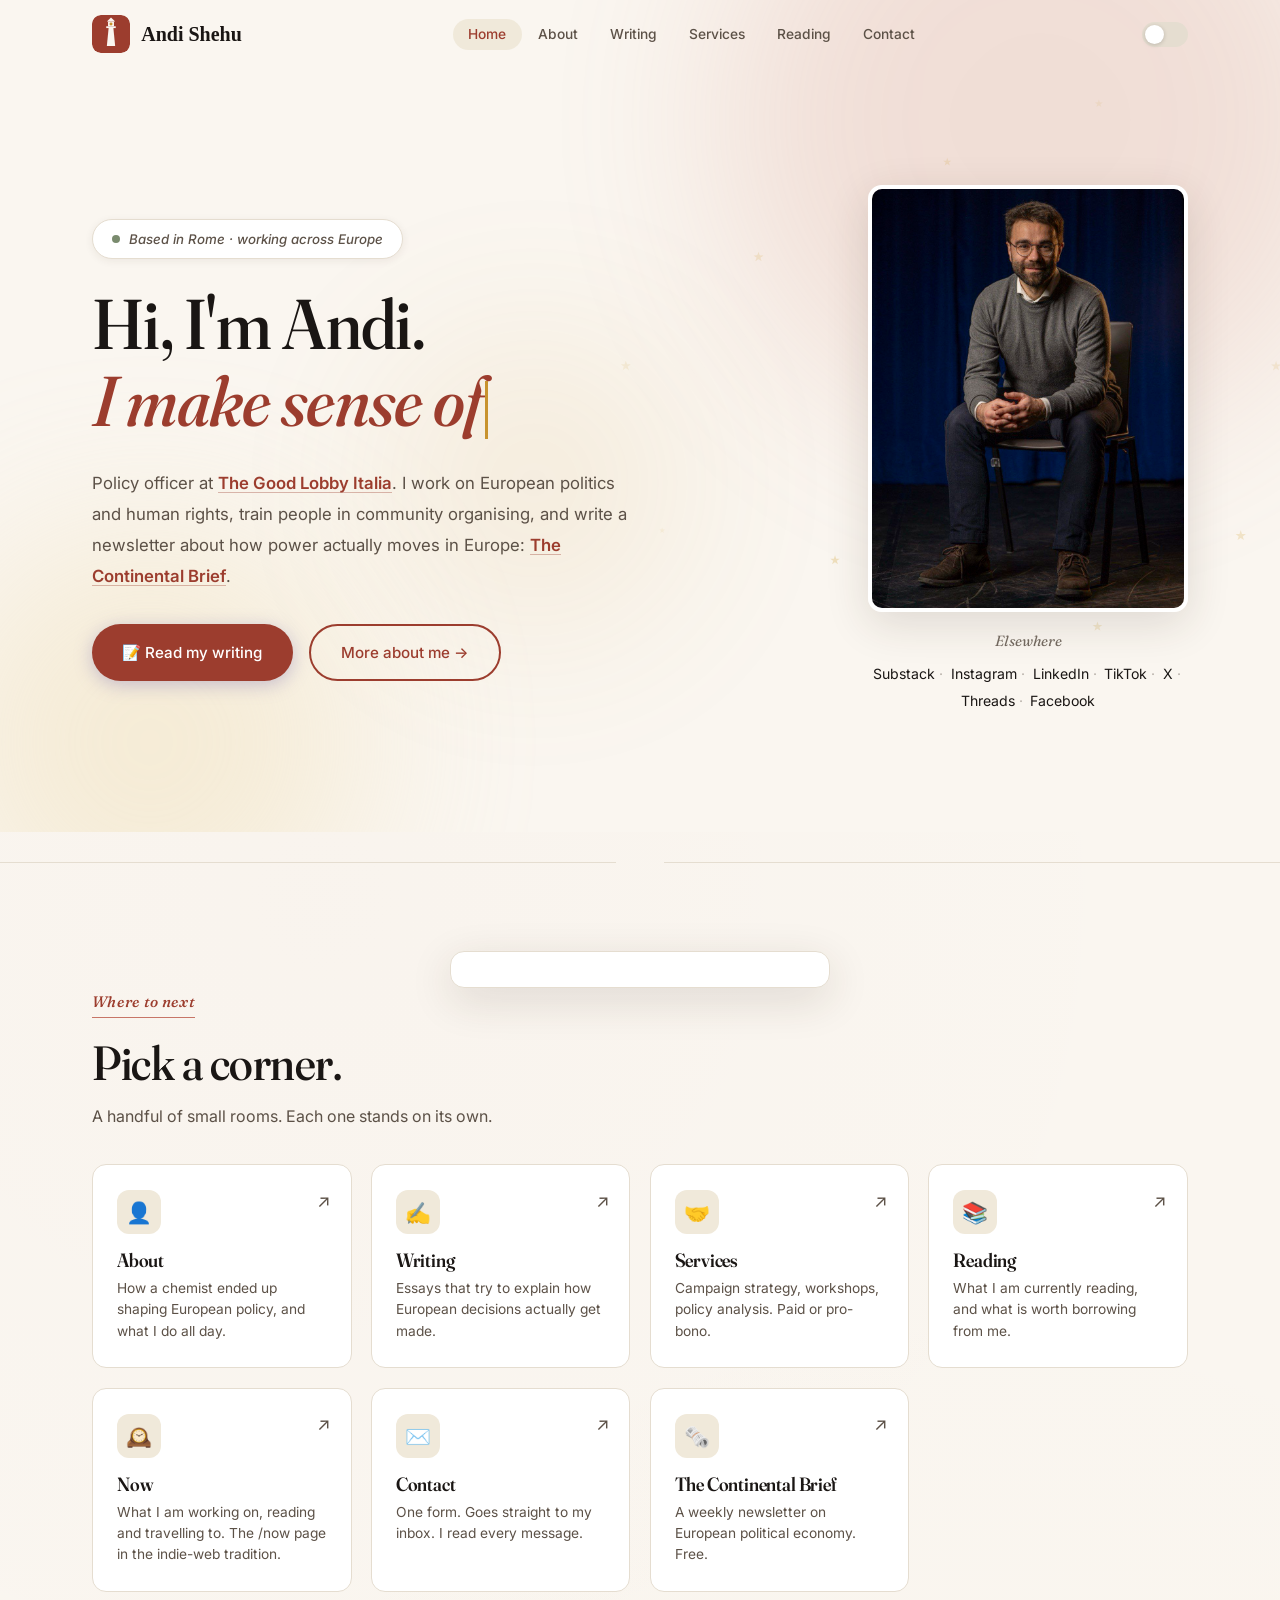
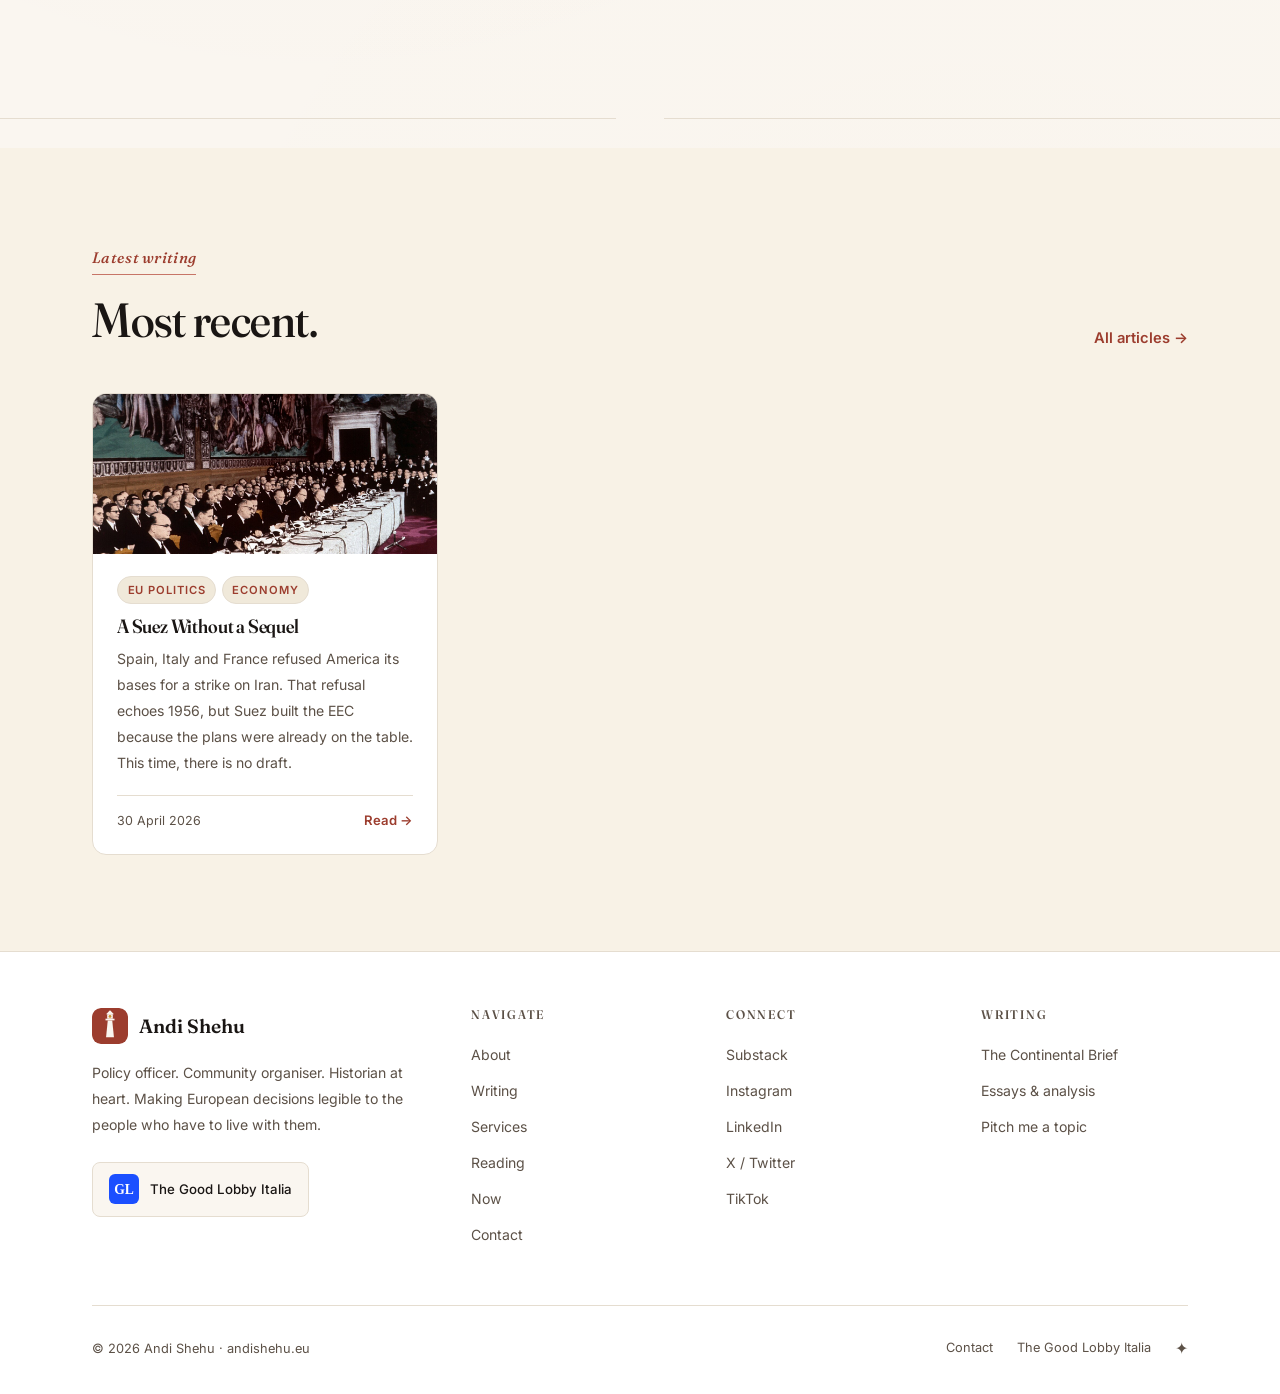
==== commit 16f96d4d: "Add files via upload" ====
--- a/index.html
+++ b/index.html
@@ -86,7 +86,7 @@
 <nav id="navbar" class="site-nav">
     <div class="nav-inner">
         <a href="index.html" class="nav-logo">
-            <div class="nav-logo-mark"><svg viewBox="0 0 64 64" aria-hidden="true"><rect class="logo-bg" width="64" height="64" rx="14"/><path class="logo-star" d="M32 12 L36.7 25.4 L51 25.4 L39.4 33.7 L43.9 47 L32 38.8 L20.1 47 L24.6 33.7 L13 25.4 L27.3 25.4 Z"/></svg></div>
+            <div class="nav-logo-mark"><svg viewBox="0 0 64 64" aria-hidden="true"><rect class="logo-bg" width="64" height="64" rx="14"/><g class="logo-tower"><path d="M 25 52 L 39 52 L 36 22 L 28 22 Z"/><rect x="24" y="19" width="16" height="3"/><rect x="27" y="11" width="10" height="8"/><path d="M 25 11 L 39 11 L 32 4 Z"/></g><circle class="logo-beacon" cx="32" cy="15" r="2.5"/></svg></div>
             <span class="nav-logo-text">Andi Shehu</span>
         </a>
         <ul class="nav-links">
@@ -153,27 +153,14 @@
                     <img src="Photo/Foto Profilo.jpg" alt="Andi Shehu" loading="lazy">
                 </div>
                 <div class="hero-socials">
-                    <a href="https://www.instagram.com/sheh.andi/" target="_blank" rel="noopener" title="Instagram" aria-label="Instagram" data-brand="ig">
-                        <svg viewBox="0 0 24 24" fill="currentColor" aria-hidden="true"><path d="M12 2.2c3.2 0 3.6 0 4.8.07 1.17.05 1.8.25 2.22.42.56.22.96.48 1.38.9.42.42.68.82.9 1.38.17.42.37 1.05.42 2.22.06 1.27.07 1.65.07 4.85s0 3.58-.07 4.85c-.05 1.17-.25 1.8-.42 2.22-.22.56-.48.96-.9 1.38-.42.42-.82.68-1.38.9-.42.17-1.05.37-2.22.42-1.27.06-1.65.07-4.85.07s-3.58 0-4.85-.07c-1.17-.05-1.8-.25-2.22-.42-.56-.22-.96-.48-1.38-.9-.42-.42-.68-.82-.9-1.38-.17-.42-.37-1.05-.42-2.22C2.21 15.6 2.2 15.2 2.2 12s0-3.58.07-4.85c.05-1.17.25-1.8.42-2.22.22-.56.48-.96.9-1.38.42-.42.82-.68 1.38-.9.42-.17 1.05-.37 2.22-.42C8.42 2.21 8.8 2.2 12 2.2zm0 1.95c-3.15 0-3.5 0-4.74.07-1.07.05-1.65.23-2.04.38-.51.2-.88.44-1.26.82-.38.38-.62.75-.82 1.26-.15.39-.33.97-.38 2.04-.05 1.24-.07 1.59-.07 4.74s0 3.5.07 4.74c.05 1.07.23 1.65.38 2.04.2.51.44.88.82 1.26.38.38.75.62 1.26.82.39.15.97.33 2.04.38 1.24.05 1.59.07 4.74.07s3.5 0 4.74-.07c1.07-.05 1.65-.23 2.04-.38.51-.2.88-.44 1.26-.82.38-.38.62-.75.82-1.26.15-.39.33-.97.38-2.04.05-1.24.07-1.59.07-4.74s0-3.5-.07-4.74c-.05-1.07-.23-1.65-.38-2.04-.2-.51-.44-.88-.82-1.26-.38-.38-.75-.62-1.26-.82-.39-.15-.97-.33-2.04-.38-1.24-.05-1.59-.07-4.74-.07zm0 3.32a4.53 4.53 0 1 1 0 9.06 4.53 4.53 0 0 1 0-9.06zm0 1.95a2.58 2.58 0 1 0 0 5.16 2.58 2.58 0 0 0 0-5.16zm5.74-2.17a1.06 1.06 0 1 1-2.12 0 1.06 1.06 0 0 1 2.12 0z"/></svg>
-                    </a>
-                    <a href="https://linkedin.com/in/inandishehu/" target="_blank" rel="noopener" title="LinkedIn" aria-label="LinkedIn" data-brand="li">
-                        <svg viewBox="0 0 24 24" fill="currentColor" aria-hidden="true"><path d="M20.45 20.45h-3.55v-5.57c0-1.33-.03-3.04-1.85-3.04-1.85 0-2.13 1.45-2.13 2.94v5.67H9.36V9h3.41v1.56h.05c.48-.9 1.64-1.85 3.37-1.85 3.6 0 4.26 2.37 4.26 5.45v6.29zM5.34 7.43a2.06 2.06 0 1 1 0-4.12 2.06 2.06 0 0 1 0 4.12zM7.12 20.45H3.56V9h3.56v11.45zM22.22 0H1.77C.79 0 0 .77 0 1.72v20.56C0 23.23.79 24 1.77 24h20.45c.98 0 1.78-.77 1.78-1.72V1.72C24 .77 23.2 0 22.22 0z"/></svg>
-                    </a>
-                    <a href="https://substack.com/@shehuandi" target="_blank" rel="noopener" title="Substack" aria-label="Substack" data-brand="ss">
-                        <svg viewBox="0 0 24 24" fill="currentColor" aria-hidden="true"><path d="M22.539 8.242H1.46V5.406h21.08v2.836zM1.46 10.812V24L12 18.11 22.539 24V10.812H1.46zM22.539 0H1.46v2.836h21.08V0z"/></svg>
-                    </a>
-                    <a href="https://x.com/AndShehu" target="_blank" rel="noopener" title="X / Twitter" aria-label="X" data-brand="x">
-                        <svg viewBox="0 0 24 24" fill="currentColor" aria-hidden="true"><path d="M18.244 2.25h3.308l-7.227 8.26 8.502 11.24H16.17l-5.214-6.817L4.99 21.75H1.68l7.73-8.835L1.254 2.25H8.08l4.713 6.231zm-1.161 17.52h1.833L7.084 4.126H5.117z"/></svg>
-                    </a>
-                    <a href="https://www.tiktok.com/@andishehu670" target="_blank" rel="noopener" title="TikTok" aria-label="TikTok" data-brand="tt">
-                        <svg viewBox="0 0 24 24" fill="currentColor" aria-hidden="true"><path d="M19.59 6.69a4.83 4.83 0 0 1-3.77-4.25V2h-3.45v13.67a2.89 2.89 0 0 1-5.2 1.74 2.89 2.89 0 0 1 2.31-4.64 2.93 2.93 0 0 1 .88.13V9.4a6.84 6.84 0 0 0-1-.05A6.33 6.33 0 0 0 5.8 20.1a6.34 6.34 0 0 0 10.86-4.43V8.93a8.16 8.16 0 0 0 4.77 1.52V7a4.85 4.85 0 0 1-1.84-.31z"/></svg>
-                    </a>
-                    <a href="https://www.threads.com/@sheh.andi" target="_blank" rel="noopener" title="Threads" aria-label="Threads" data-brand="th">
-                        <svg viewBox="0 0 24 24" fill="currentColor" aria-hidden="true"><path d="M12.186 24h-.007c-3.581-.024-6.334-1.205-8.184-3.509C2.35 18.44 1.5 15.586 1.472 12.01v-.017c.03-3.579.879-6.43 2.525-8.482C5.845 1.205 8.6.024 12.18 0h.014c2.746.02 5.043.725 6.826 2.098 1.677 1.29 2.858 3.13 3.509 5.467l-2.04.569c-1.104-3.96-3.898-5.984-8.304-6.015-2.91.022-5.11.936-6.54 2.717-1.34 1.667-2.03 4.077-2.057 7.166.027 3.09.717 5.5 2.057 7.167 1.43 1.781 3.63 2.695 6.54 2.717 2.623-.02 4.358-.631 5.8-2.045 1.647-1.613 1.618-3.593 1.09-4.798-.31-.71-.873-1.3-1.634-1.75-.192 1.352-.622 2.446-1.284 3.272-.886 1.102-2.14 1.704-3.73 1.79-1.202.065-2.361-.218-3.259-.801-1.063-.689-1.685-1.74-1.752-2.964-.065-1.19.408-2.285 1.33-3.082.88-.76 2.119-1.207 3.583-1.291a13.853 13.853 0 0 1 3.02.142c-.126-.742-.375-1.332-.75-1.757-.513-.586-1.308-.883-2.359-.89h-.029c-.844 0-1.992.232-2.721 1.32L7.27 8.094c.98-1.46 2.568-2.26 4.71-2.26h.044c3.59.022 5.726 2.198 5.937 5.953.114.063.228.13.34.196 1.535.913 2.665 2.302 3.207 3.92.728 2.224.262 5.064-1.97 7.236C17.797 22.93 15.32 23.972 12.186 24z"/></svg>
-                    </a>
-                    <a href="https://www.facebook.com/shehu.and" target="_blank" rel="noopener" title="Facebook" aria-label="Facebook" data-brand="fb">
-                        <svg viewBox="0 0 24 24" fill="currentColor" aria-hidden="true"><path d="M24 12.073c0-6.627-5.373-12-12-12S0 5.446 0 12.073C0 18.06 4.388 23.027 10.125 23.927v-8.385H7.078V12.07h3.047V9.43c0-3.007 1.792-4.668 4.533-4.668 1.312 0 2.686.235 2.686.235v2.953H15.83c-1.491 0-1.956.925-1.956 1.875v2.25h3.328l-.532 3.47h-2.796v8.385C19.612 23.027 24 18.062 24 12.073z"/></svg>
-                    </a>
+                    <span class="socials-label">Elsewhere</span>
+                    <a href="https://substack.com/@shehuandi" target="_blank" rel="noopener" data-brand="ss">Substack</a><span class="socials-sep">·</span>
+                    <a href="https://www.instagram.com/sheh.andi/" target="_blank" rel="noopener" data-brand="ig">Instagram</a><span class="socials-sep">·</span>
+                    <a href="https://linkedin.com/in/inandishehu/" target="_blank" rel="noopener" data-brand="li">LinkedIn</a><span class="socials-sep">·</span>
+                    <a href="https://www.tiktok.com/@andishehu670" target="_blank" rel="noopener" data-brand="tt">TikTok</a><span class="socials-sep">·</span>
+                    <a href="https://x.com/AndShehu" target="_blank" rel="noopener" data-brand="x">X</a><span class="socials-sep">·</span>
+                    <a href="https://www.threads.com/@sheh.andi" target="_blank" rel="noopener" data-brand="th">Threads</a><span class="socials-sep">·</span>
+                    <a href="https://www.facebook.com/shehu.and" target="_blank" rel="noopener" data-brand="fb">Facebook</a>
                 </div>
             </div>
         </div>
@@ -188,7 +175,7 @@
         <span class="section-label fade-in">Where to next</span>
         <h2 class="fade-in" style="margin-bottom:0.75rem;">Pick a corner.</h2>
         <p class="fade-in" style="margin-bottom:0;max-width:560px;">
-            Six small rooms. Each one stands on its own.
+            A handful of small rooms. Each one stands on its own.
         </p>
         <div class="nav-cards">
             <a href="about.html" class="nav-card fade-in">
@@ -214,6 +201,12 @@
                 <div class="nav-card-icon">📚</div>
                 <h3>Reading</h3>
                 <p>What I am currently reading, and what is worth borrowing from me.</p>
+            </a>
+            <a href="now.html" class="nav-card fade-in">
+                <span class="nav-card-arrow">↗</span>
+                <div class="nav-card-icon">🕰️</div>
+                <h3>Now</h3>
+                <p>What I am working on, reading and travelling to. The /now page in the indie-web tradition.</p>
             </a>
             <a href="contact.html" class="nav-card fade-in">
                 <span class="nav-card-arrow">↗</span>
@@ -255,15 +248,15 @@
         <div class="footer-grid">
             <div class="footer-brand">
                 <div style="display:flex;align-items:center;gap:0.7rem;">
-                    <div class="nav-logo-mark" style="width:36px;height:36px;"><svg viewBox="0 0 64 64" aria-hidden="true"><rect class="logo-bg" width="64" height="64" rx="14"/><path class="logo-star" d="M32 12 L36.7 25.4 L51 25.4 L39.4 33.7 L43.9 47 L32 38.8 L20.1 47 L24.6 33.7 L13 25.4 L27.3 25.4 Z"/></svg></div>
+                    <div class="nav-logo-mark" style="width:36px;height:36px;"><svg viewBox="0 0 64 64" aria-hidden="true"><rect class="logo-bg" width="64" height="64" rx="14"/><g class="logo-tower"><path d="M 25 52 L 39 52 L 36 22 L 28 22 Z"/><rect x="24" y="19" width="16" height="3"/><rect x="27" y="11" width="10" height="8"/><path d="M 25 11 L 39 11 L 32 4 Z"/></g><circle class="logo-beacon" cx="32" cy="15" r="2.5"/></svg></div>
                     <span style="font-family:'Fraunces','Cormorant Garamond',Georgia,serif;font-size:1.2rem;font-weight:600;color:var(--text);">Andi Shehu</span>
                 </div>
-                <p>Sense-maker. Democracy advocate. Historian at heart. Making European politics accessible, one article at a time.</p>
+                <p>Policy officer. Community organiser. Historian at heart. Making European decisions legible to the people who have to live with them.</p>
                 <a href="https://www.thegoodlobby.it/" target="_blank" rel="noopener" class="tgl-badge">
                     <div class="tgl-logo">GL</div>The Good Lobby Italia
                 </a>
             </div>
-            <div class="footer-col"><h4>Navigate</h4><ul class="footer-links"><li><a href="about.html">About</a></li><li><a href="writing.html">Writing</a></li><li><a href="services.html">Services</a></li><li><a href="reading.html">Reading</a></li><li><a href="contact.html">Contact</a></li></ul></div>
+            <div class="footer-col"><h4>Navigate</h4><ul class="footer-links"><li><a href="about.html">About</a></li><li><a href="writing.html">Writing</a></li><li><a href="services.html">Services</a></li><li><a href="reading.html">Reading</a></li><li><a href="now.html">Now</a></li><li><a href="contact.html">Contact</a></li></ul></div>
             <div class="footer-col"><h4>Connect</h4><ul class="footer-links"><li><a href="https://substack.com/@shehuandi" target="_blank" rel="noopener">Substack</a></li><li><a href="https://www.instagram.com/sheh.andi/" target="_blank" rel="noopener">Instagram</a></li><li><a href="https://linkedin.com/in/inandishehu/" target="_blank" rel="noopener">LinkedIn</a></li><li><a href="https://x.com/AndShehu" target="_blank" rel="noopener">X / Twitter</a></li><li><a href="https://www.tiktok.com/@andishehu670" target="_blank" rel="noopener">TikTok</a></li></ul></div>
             <div class="footer-col"><h4>Writing</h4><ul class="footer-links"><li><a href="https://substack.com/@shehuandi" target="_blank" rel="noopener">The Continental Brief</a></li><li><a href="writing.html">Essays &amp; analysis</a></li><li><a href="contact.html">Pitch me a topic</a></li></ul></div>
         </div>
--- a/styles.css
+++ b/styles.css
@@ -184,10 +184,13 @@
     transition: transform 0.35s;
 }
 .nav-logo-mark svg { width: 100%; height: 100%; display: block; }
-.nav-logo-mark .logo-bg   { fill: var(--primary); transition: fill 0.35s; }
-.nav-logo-mark .logo-star { fill: var(--gold); }
-.nav-logo:hover .nav-logo-mark .logo-bg { fill: var(--accent); }
-.nav-logo:hover .nav-logo-mark { transform: rotate(12deg) scale(1.12); }
+.nav-logo-mark .logo-bg     { fill: var(--primary); transition: fill 0.35s; }
+.nav-logo-mark .logo-tower  { fill: #FAF6F0; }
+.nav-logo-mark .logo-beacon { fill: var(--gold); transition: fill 0.35s, transform 0.4s; transform-origin: 32px 15px; }
+.nav-logo:hover .nav-logo-mark .logo-bg { fill: var(--primary-dark); }
+.nav-logo:hover .nav-logo-mark .logo-beacon { fill: #F5E5B0; transform: scale(1.25); }
+.nav-logo:hover .nav-logo-mark { transform: rotate(-3deg); }
+.nav-logo-mark { transition: transform 0.4s cubic-bezier(0.34, 1.56, 0.64, 1); }
 .nav-logo-text { font-family: 'Cormorant Garamond', serif; font-size: 1.25rem; font-weight: 600; color: var(--text); }
 .nav-links { display: flex; align-items: center; gap: 0.1rem; list-style: none; }
 .nav-links a {
@@ -352,32 +355,60 @@
 }
 .toast.show { transform: translateX(-50%) translateY(0); }
 
-/* ---------- Hero socials (compact icon row, official brand SVGs) ---------- */
-.hero-socials { display: flex; justify-content: center; gap: 0.55rem; margin-top: 1.2rem; flex-wrap: wrap; }
+/* ---------- Hero socials (editorial inline links, with brand-coloured underline on hover) ---------- */
+.hero-socials {
+    margin-top: 1.4rem;
+    text-align: center;
+    font-size: 0.88rem;
+    line-height: 1.9;
+    color: var(--text-muted);
+    font-family: 'Inter', sans-serif;
+}
+.hero-socials .socials-label {
+    display: block;
+    font-family: 'Fraunces', 'Cormorant Garamond', Georgia, serif;
+    font-style: italic;
+    font-size: 0.92rem;
+    color: var(--text-muted);
+    margin-bottom: 0.35rem;
+    opacity: 0.85;
+}
 .hero-socials a {
-    width: 40px; height: 40px; border-radius: 50%;
-    display: flex; align-items: center; justify-content: center;
-    background: var(--surface); border: 1px solid var(--border);
-    transition: all 0.25s; box-shadow: var(--shadow-sm);
+    color: var(--text);
+    position: relative;
+    padding: 0 1px;
+    transition: color 0.25s;
+    white-space: nowrap;
+}
+.hero-socials a::after {
+    content: '';
+    position: absolute;
+    left: 0; right: 0; bottom: -2px;
+    height: 1px;
+    background: var(--primary);
+    transform: scaleX(0);
+    transform-origin: left center;
+    transition: transform 0.32s cubic-bezier(0.4, 0, 0.2, 1), background 0.2s;
+}
+.hero-socials a:hover { color: var(--primary); }
+.hero-socials a:hover::after { transform: scaleX(1); }
+.hero-socials .socials-sep {
     color: var(--text-muted);
-}
-.hero-socials a svg { width: 18px; height: 18px; transition: transform 0.25s; }
-.hero-socials a:hover {
-    transform: translateY(-3px) scale(1.08);
-    box-shadow: var(--shadow-md);
-}
-.hero-socials a:hover svg { transform: scale(1.05); }
-/* brand colors on hover */
-.hero-socials a[data-brand="ig"]:hover { color: #E4405F; border-color: #E4405F; background: linear-gradient(45deg, #FFF 0%, #FFF 100%); }
-.hero-socials a[data-brand="li"]:hover { color: #0A66C2; border-color: #0A66C2; }
-.hero-socials a[data-brand="ss"]:hover { color: #FF6719; border-color: #FF6719; }
-.hero-socials a[data-brand="x"]:hover  { color: #000;    border-color: #000;    }
-.hero-socials a[data-brand="tt"]:hover { color: #000;    border-color: #000;    }
-.hero-socials a[data-brand="th"]:hover { color: #000;    border-color: #000;    }
-.hero-socials a[data-brand="fb"]:hover { color: #0866FF; border-color: #0866FF; }
-[data-theme="dark"] .hero-socials a[data-brand="x"]:hover,
-[data-theme="dark"] .hero-socials a[data-brand="tt"]:hover,
-[data-theme="dark"] .hero-socials a[data-brand="th"]:hover { color: #FFF; border-color: #FFF; }
+    opacity: 0.42;
+    margin: 0 0.18rem;
+    user-select: none;
+}
+/* brand-tinted underline on hover */
+.hero-socials a[data-brand="ig"]:hover::after { background: #E4405F; }
+.hero-socials a[data-brand="li"]:hover::after { background: #0A66C2; }
+.hero-socials a[data-brand="ss"]:hover::after { background: #FF6719; }
+.hero-socials a[data-brand="x"]:hover::after  { background: #1A1614; }
+.hero-socials a[data-brand="tt"]:hover::after { background: #1A1614; }
+.hero-socials a[data-brand="th"]:hover::after { background: #1A1614; }
+.hero-socials a[data-brand="fb"]:hover::after { background: #0866FF; }
+[data-theme="dark"] .hero-socials a[data-brand="x"]:hover::after,
+[data-theme="dark"] .hero-socials a[data-brand="tt"]:hover::after,
+[data-theme="dark"] .hero-socials a[data-brand="th"]:hover::after { background: #F4F0E8; }
 
 /* ---------- Article hero image ---------- */
 .article-hero-image { margin: 0 0 2.5rem; }
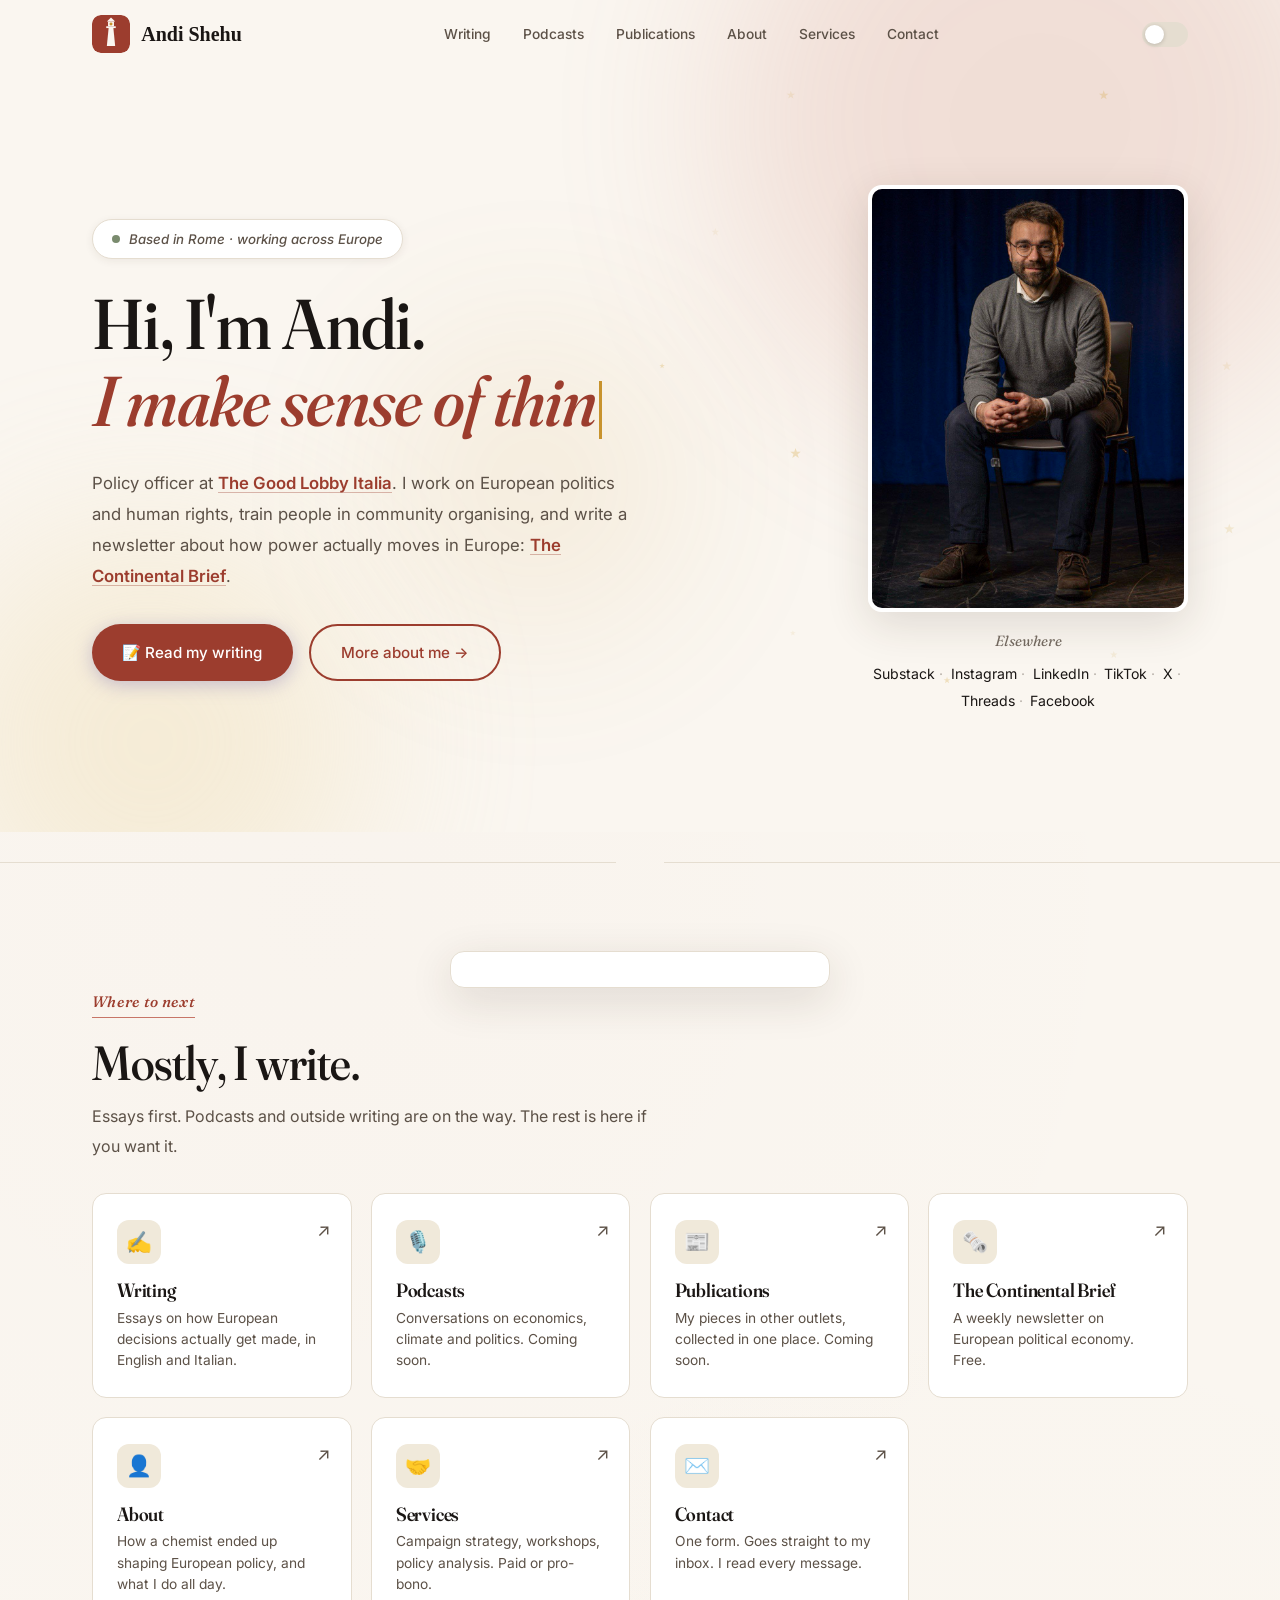
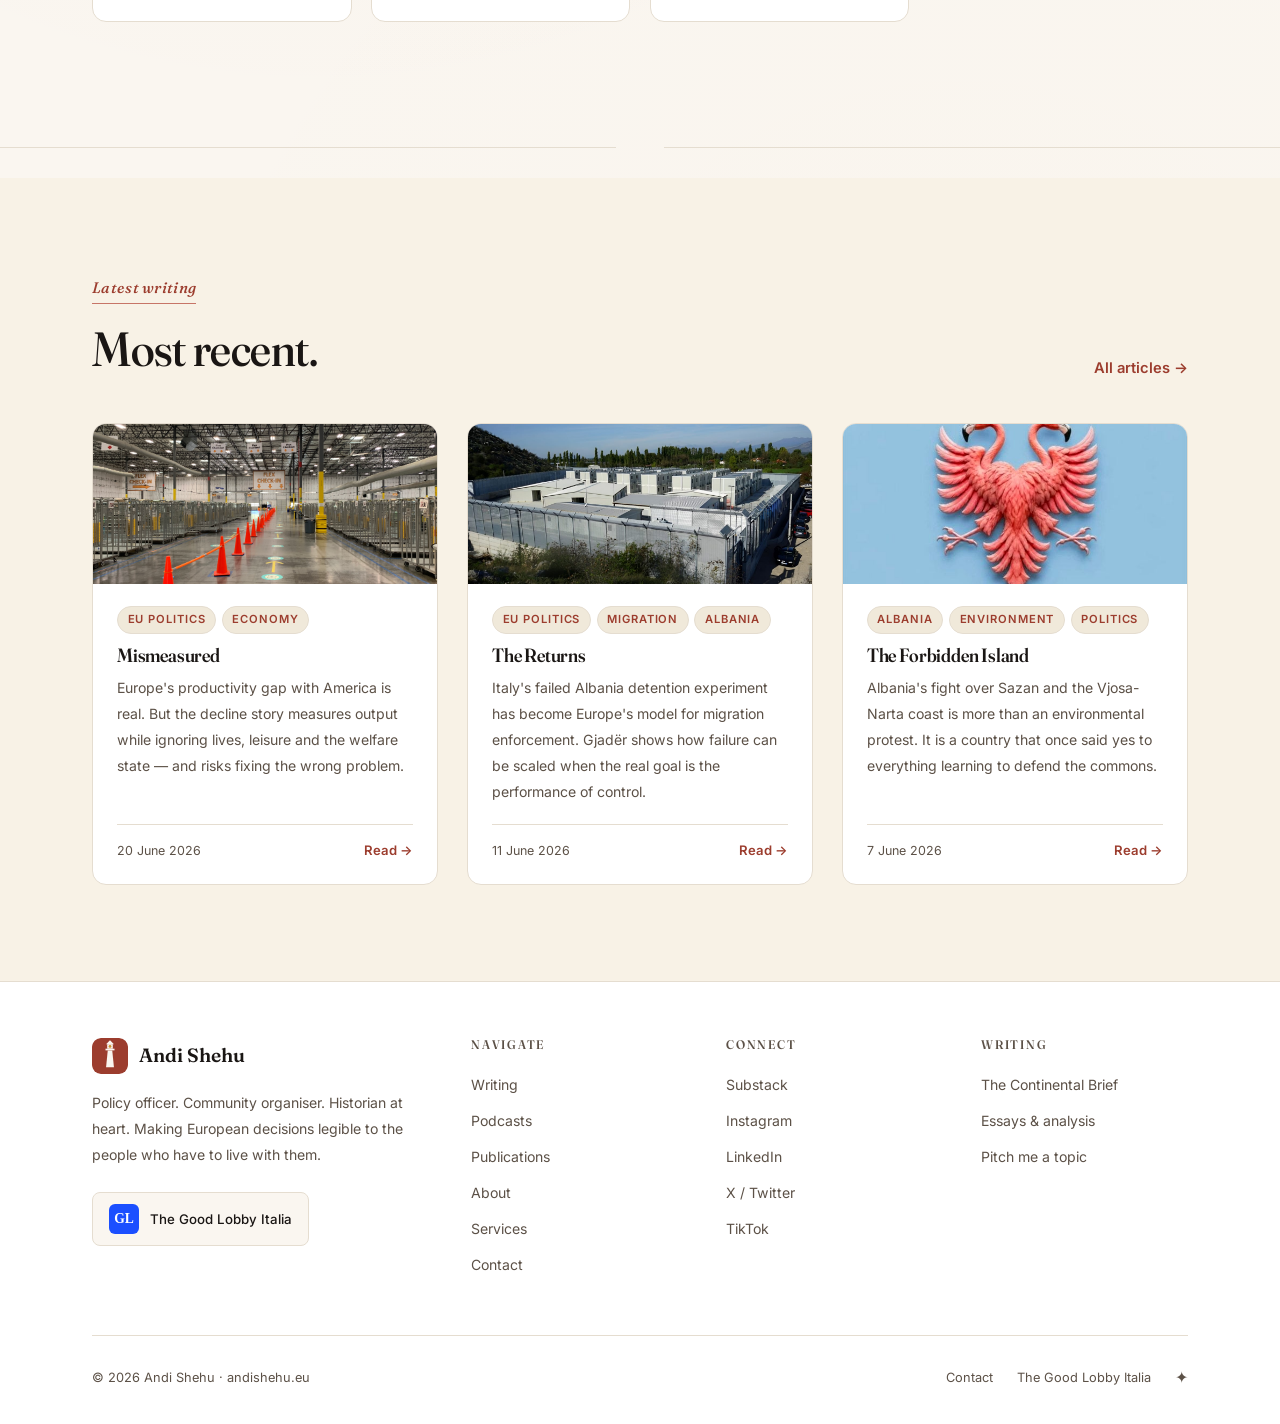
==== commit 23480994: "Add files via upload" ====
--- a/index.html
+++ b/index.html
@@ -90,11 +90,11 @@
             <span class="nav-logo-text">Andi Shehu</span>
         </a>
         <ul class="nav-links">
-            <li><a href="index.html">Home</a></li>
+            <li><a href="writing.html">Writing</a></li>
+            <li><a href="podcasts.html">Podcasts</a></li>
+            <li><a href="publications.html">Publications</a></li>
             <li><a href="about.html">About</a></li>
-            <li><a href="writing.html">Writing</a></li>
             <li><a href="services.html">Services</a></li>
-            <li><a href="reading.html">Reading</a></li>
             <li><a href="contact.html">Contact</a></li>
         </ul>
         <div class="nav-actions">
@@ -109,11 +109,11 @@
     </div>
 </nav>
 <div class="mobile-nav" id="mobileNav">
-    <a href="index.html">Home</a>
+    <a href="writing.html">Writing</a>
+    <a href="podcasts.html">Podcasts</a>
+    <a href="publications.html">Publications</a>
     <a href="about.html">About</a>
-    <a href="writing.html">Writing</a>
     <a href="services.html">Services</a>
-    <a href="reading.html">Reading</a>
     <a href="contact.html">Contact</a>
 </div>
 
@@ -173,52 +173,52 @@
 <section class="section">
     <div class="container">
         <span class="section-label fade-in">Where to next</span>
-        <h2 class="fade-in" style="margin-bottom:0.75rem;">Pick a corner.</h2>
+        <h2 class="fade-in" style="margin-bottom:0.75rem;">Mostly, I write.</h2>
         <p class="fade-in" style="margin-bottom:0;max-width:560px;">
-            A handful of small rooms. Each one stands on its own.
+            Essays first. Podcasts and outside writing are on the way. The rest is here if you want it.
         </p>
         <div class="nav-cards">
+            <a href="writing.html" class="nav-card fade-in">
+                <span class="nav-card-arrow">↗</span>
+                <div class="nav-card-icon">✍️</div>
+                <h3>Writing</h3>
+                <p>Essays on how European decisions actually get made, in English and Italian.</p>
+            </a>
+            <a href="podcasts.html" class="nav-card fade-in">
+                <span class="nav-card-arrow">↗</span>
+                <div class="nav-card-icon">🎙️</div>
+                <h3>Podcasts</h3>
+                <p>Conversations on economics, climate and politics. Coming soon.</p>
+            </a>
+            <a href="publications.html" class="nav-card fade-in">
+                <span class="nav-card-arrow">↗</span>
+                <div class="nav-card-icon">📰</div>
+                <h3>Publications</h3>
+                <p>My pieces in other outlets, collected in one place. Coming soon.</p>
+            </a>
+            <a href="https://substack.com/@shehuandi" target="_blank" rel="noopener" class="nav-card fade-in">
+                <span class="nav-card-arrow">↗</span>
+                <div class="nav-card-icon">🗞️</div>
+                <h3>The Continental Brief</h3>
+                <p>A weekly newsletter on European political economy. Free.</p>
+            </a>
             <a href="about.html" class="nav-card fade-in">
                 <span class="nav-card-arrow">↗</span>
                 <div class="nav-card-icon">👤</div>
                 <h3>About</h3>
                 <p>How a chemist ended up shaping European policy, and what I do all day.</p>
             </a>
-            <a href="writing.html" class="nav-card fade-in">
-                <span class="nav-card-arrow">↗</span>
-                <div class="nav-card-icon">✍️</div>
-                <h3>Writing</h3>
-                <p>Essays that try to explain how European decisions actually get made.</p>
-            </a>
             <a href="services.html" class="nav-card fade-in">
                 <span class="nav-card-arrow">↗</span>
                 <div class="nav-card-icon">🤝</div>
                 <h3>Services</h3>
                 <p>Campaign strategy, workshops, policy analysis. Paid or pro-bono.</p>
             </a>
-            <a href="reading.html" class="nav-card fade-in">
-                <span class="nav-card-arrow">↗</span>
-                <div class="nav-card-icon">📚</div>
-                <h3>Reading</h3>
-                <p>What I am currently reading, and what is worth borrowing from me.</p>
-            </a>
-            <a href="now.html" class="nav-card fade-in">
-                <span class="nav-card-arrow">↗</span>
-                <div class="nav-card-icon">🕰️</div>
-                <h3>Now</h3>
-                <p>What I am working on, reading and travelling to. The /now page in the indie-web tradition.</p>
-            </a>
             <a href="contact.html" class="nav-card fade-in">
                 <span class="nav-card-arrow">↗</span>
                 <div class="nav-card-icon">✉️</div>
                 <h3>Contact</h3>
                 <p>One form. Goes straight to my inbox. I read every message.</p>
-            </a>
-            <a href="https://substack.com/@shehuandi" target="_blank" rel="noopener" class="nav-card fade-in">
-                <span class="nav-card-arrow">↗</span>
-                <div class="nav-card-icon">🗞️</div>
-                <h3>The Continental Brief</h3>
-                <p>A weekly newsletter on European political economy. Free.</p>
             </a>
         </div>
     </div>
@@ -256,7 +256,7 @@
                     <div class="tgl-logo">GL</div>The Good Lobby Italia
                 </a>
             </div>
-            <div class="footer-col"><h4>Navigate</h4><ul class="footer-links"><li><a href="about.html">About</a></li><li><a href="writing.html">Writing</a></li><li><a href="services.html">Services</a></li><li><a href="reading.html">Reading</a></li><li><a href="now.html">Now</a></li><li><a href="contact.html">Contact</a></li></ul></div>
+            <div class="footer-col"><h4>Navigate</h4><ul class="footer-links"><li><a href="writing.html">Writing</a></li><li><a href="podcasts.html">Podcasts</a></li><li><a href="publications.html">Publications</a></li><li><a href="about.html">About</a></li><li><a href="services.html">Services</a></li><li><a href="contact.html">Contact</a></li></ul></div>
             <div class="footer-col"><h4>Connect</h4><ul class="footer-links"><li><a href="https://substack.com/@shehuandi" target="_blank" rel="noopener">Substack</a></li><li><a href="https://www.instagram.com/sheh.andi/" target="_blank" rel="noopener">Instagram</a></li><li><a href="https://linkedin.com/in/inandishehu/" target="_blank" rel="noopener">LinkedIn</a></li><li><a href="https://x.com/AndShehu" target="_blank" rel="noopener">X / Twitter</a></li><li><a href="https://www.tiktok.com/@andishehu670" target="_blank" rel="noopener">TikTok</a></li></ul></div>
             <div class="footer-col"><h4>Writing</h4><ul class="footer-links"><li><a href="https://substack.com/@shehuandi" target="_blank" rel="noopener">The Continental Brief</a></li><li><a href="writing.html">Essays &amp; analysis</a></li><li><a href="contact.html">Pitch me a topic</a></li></ul></div>
         </div>
@@ -375,5 +375,9 @@
     }
 })();
 </script>
+
+<!-- Cloudflare Web Analytics -->
+<script defer src="https://static.cloudflareinsights.com/beacon.min.js" data-cf-beacon='{"token": "REPLACE_WITH_YOUR_CLOUDFLARE_TOKEN"}'></script>
+<!-- End Cloudflare Web Analytics -->
 </body>
 </html>
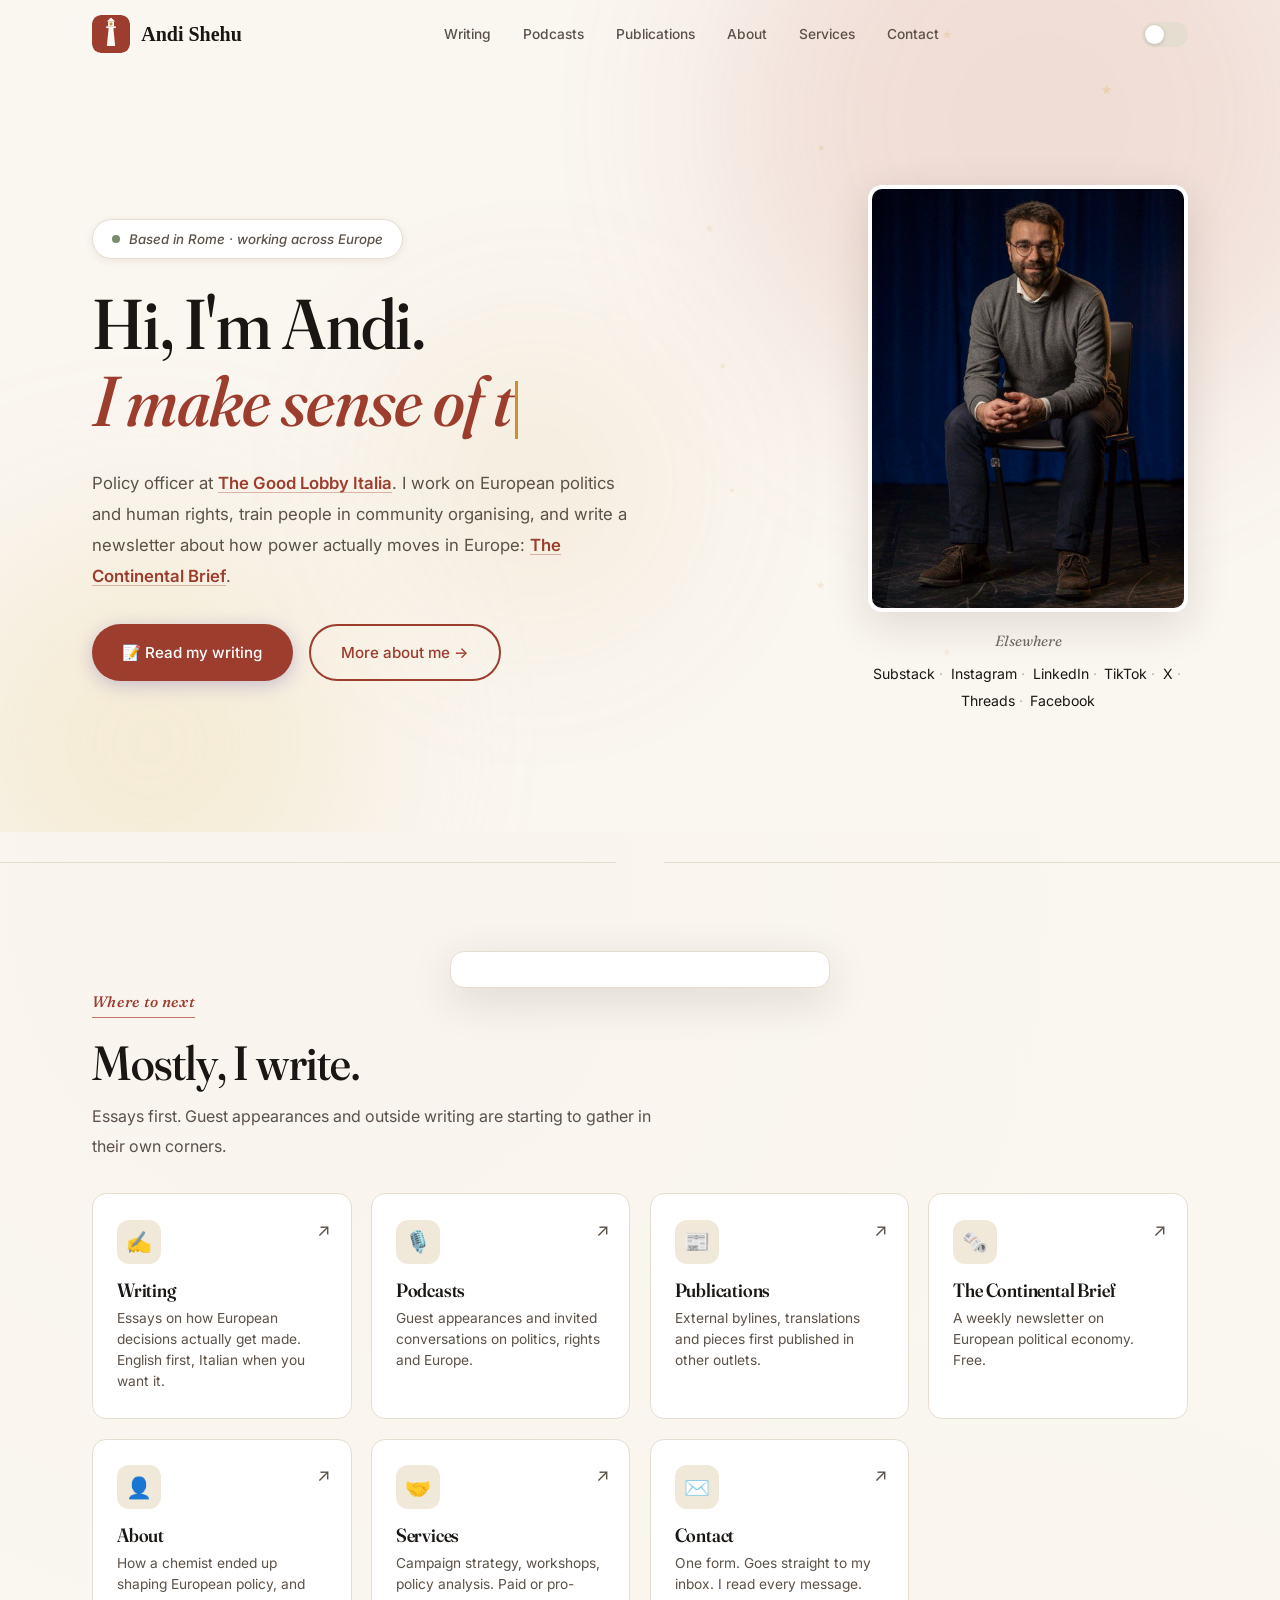
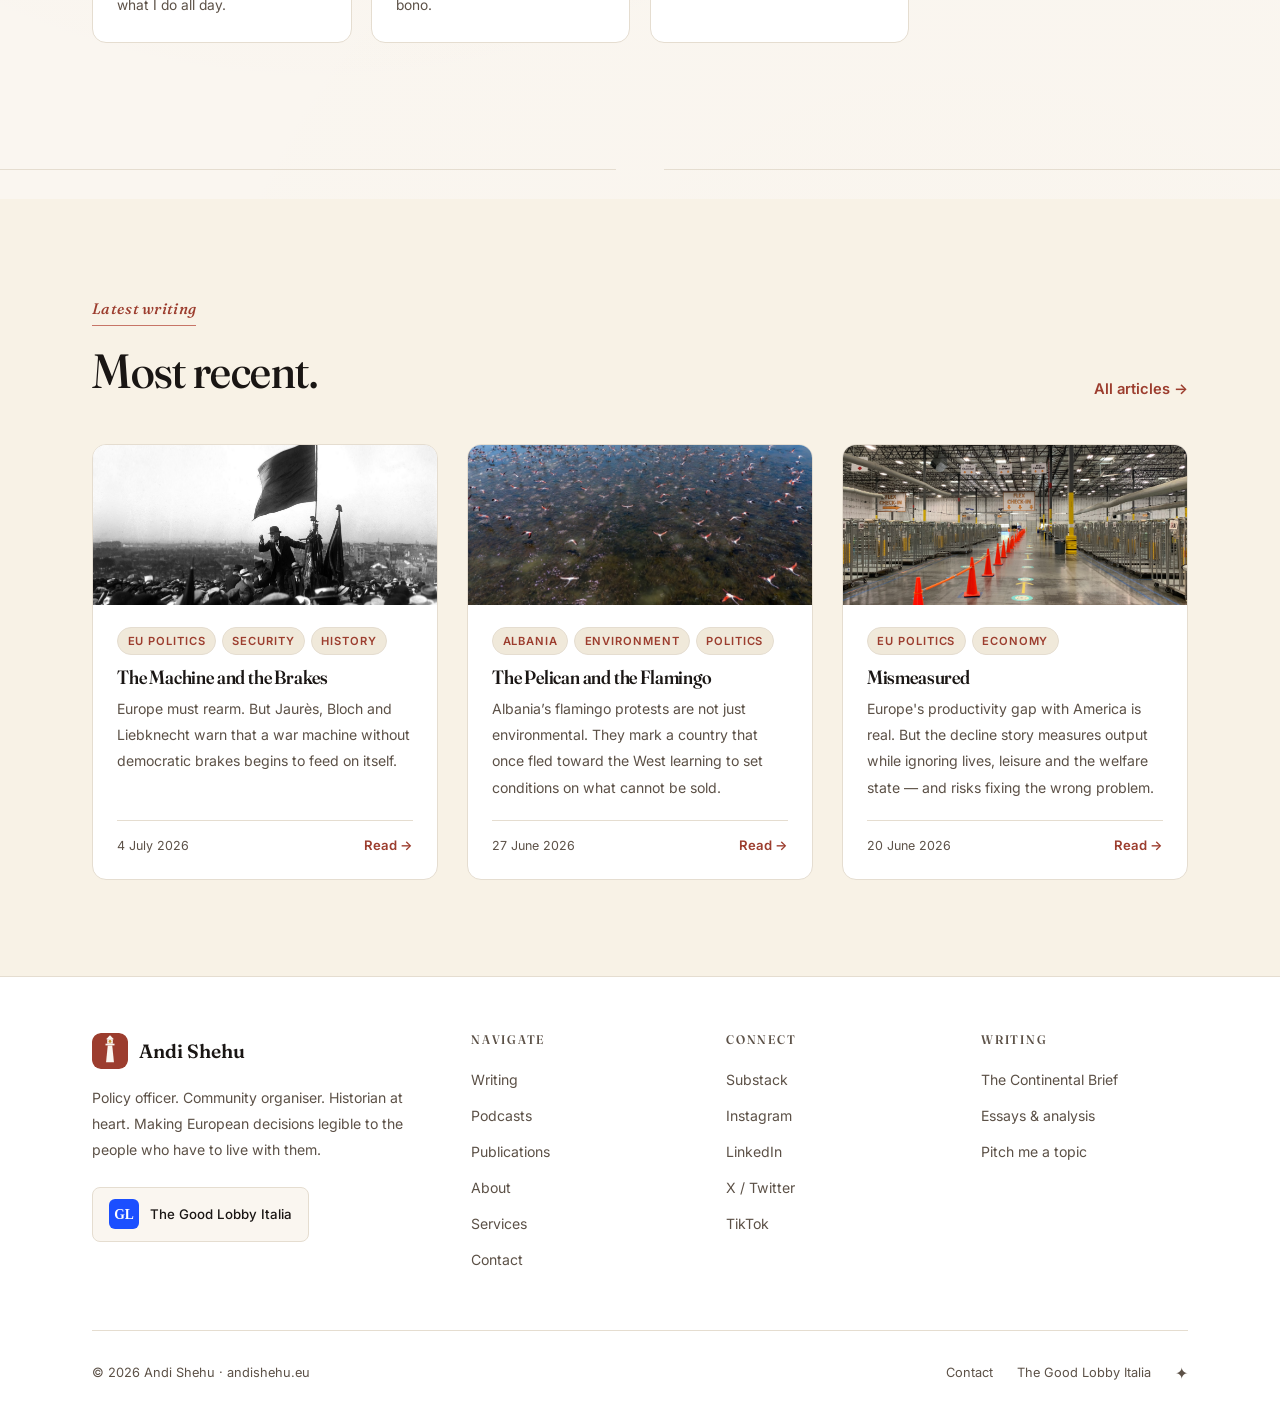
==== commit 097fe449: "Add files via upload" ====
--- a/index.html
+++ b/index.html
@@ -175,26 +175,26 @@
         <span class="section-label fade-in">Where to next</span>
         <h2 class="fade-in" style="margin-bottom:0.75rem;">Mostly, I write.</h2>
         <p class="fade-in" style="margin-bottom:0;max-width:560px;">
-            Essays first. Podcasts and outside writing are on the way. The rest is here if you want it.
+            Essays first. Guest appearances and outside writing are starting to gather in their own corners.
         </p>
         <div class="nav-cards">
             <a href="writing.html" class="nav-card fade-in">
                 <span class="nav-card-arrow">↗</span>
                 <div class="nav-card-icon">✍️</div>
                 <h3>Writing</h3>
-                <p>Essays on how European decisions actually get made, in English and Italian.</p>
+                <p>Essays on how European decisions actually get made. English first, Italian when you want it.</p>
             </a>
             <a href="podcasts.html" class="nav-card fade-in">
                 <span class="nav-card-arrow">↗</span>
                 <div class="nav-card-icon">🎙️</div>
                 <h3>Podcasts</h3>
-                <p>Conversations on economics, climate and politics. Coming soon.</p>
+                <p>Guest appearances and invited conversations on politics, rights and Europe.</p>
             </a>
             <a href="publications.html" class="nav-card fade-in">
                 <span class="nav-card-arrow">↗</span>
                 <div class="nav-card-icon">📰</div>
                 <h3>Publications</h3>
-                <p>My pieces in other outlets, collected in one place. Coming soon.</p>
+                <p>External bylines, translations and pieces first published in other outlets.</p>
             </a>
             <a href="https://substack.com/@shehuandi" target="_blank" rel="noopener" class="nav-card fade-in">
                 <span class="nav-card-arrow">↗</span>
@@ -338,7 +338,10 @@
         const res = await fetch('articles/articles.json');
         if (!res.ok) throw new Error('fetch failed');
         const articles = await res.json();
-        const sorted = articles.slice().sort((a,b) => new Date(b.date) - new Date(a.date));
+        const sorted = articles
+            .filter(a => (a.lang || 'en') === 'en')
+            .slice()
+            .sort((a,b) => new Date(b.date) - new Date(a.date));
         const top = sorted.slice(0, 3);
         if (!top.length) {
             list.innerHTML = '<div class="no-results"><span class="no-results-emoji">📭</span><p>No articles yet, first one coming soon!</p></div>';
